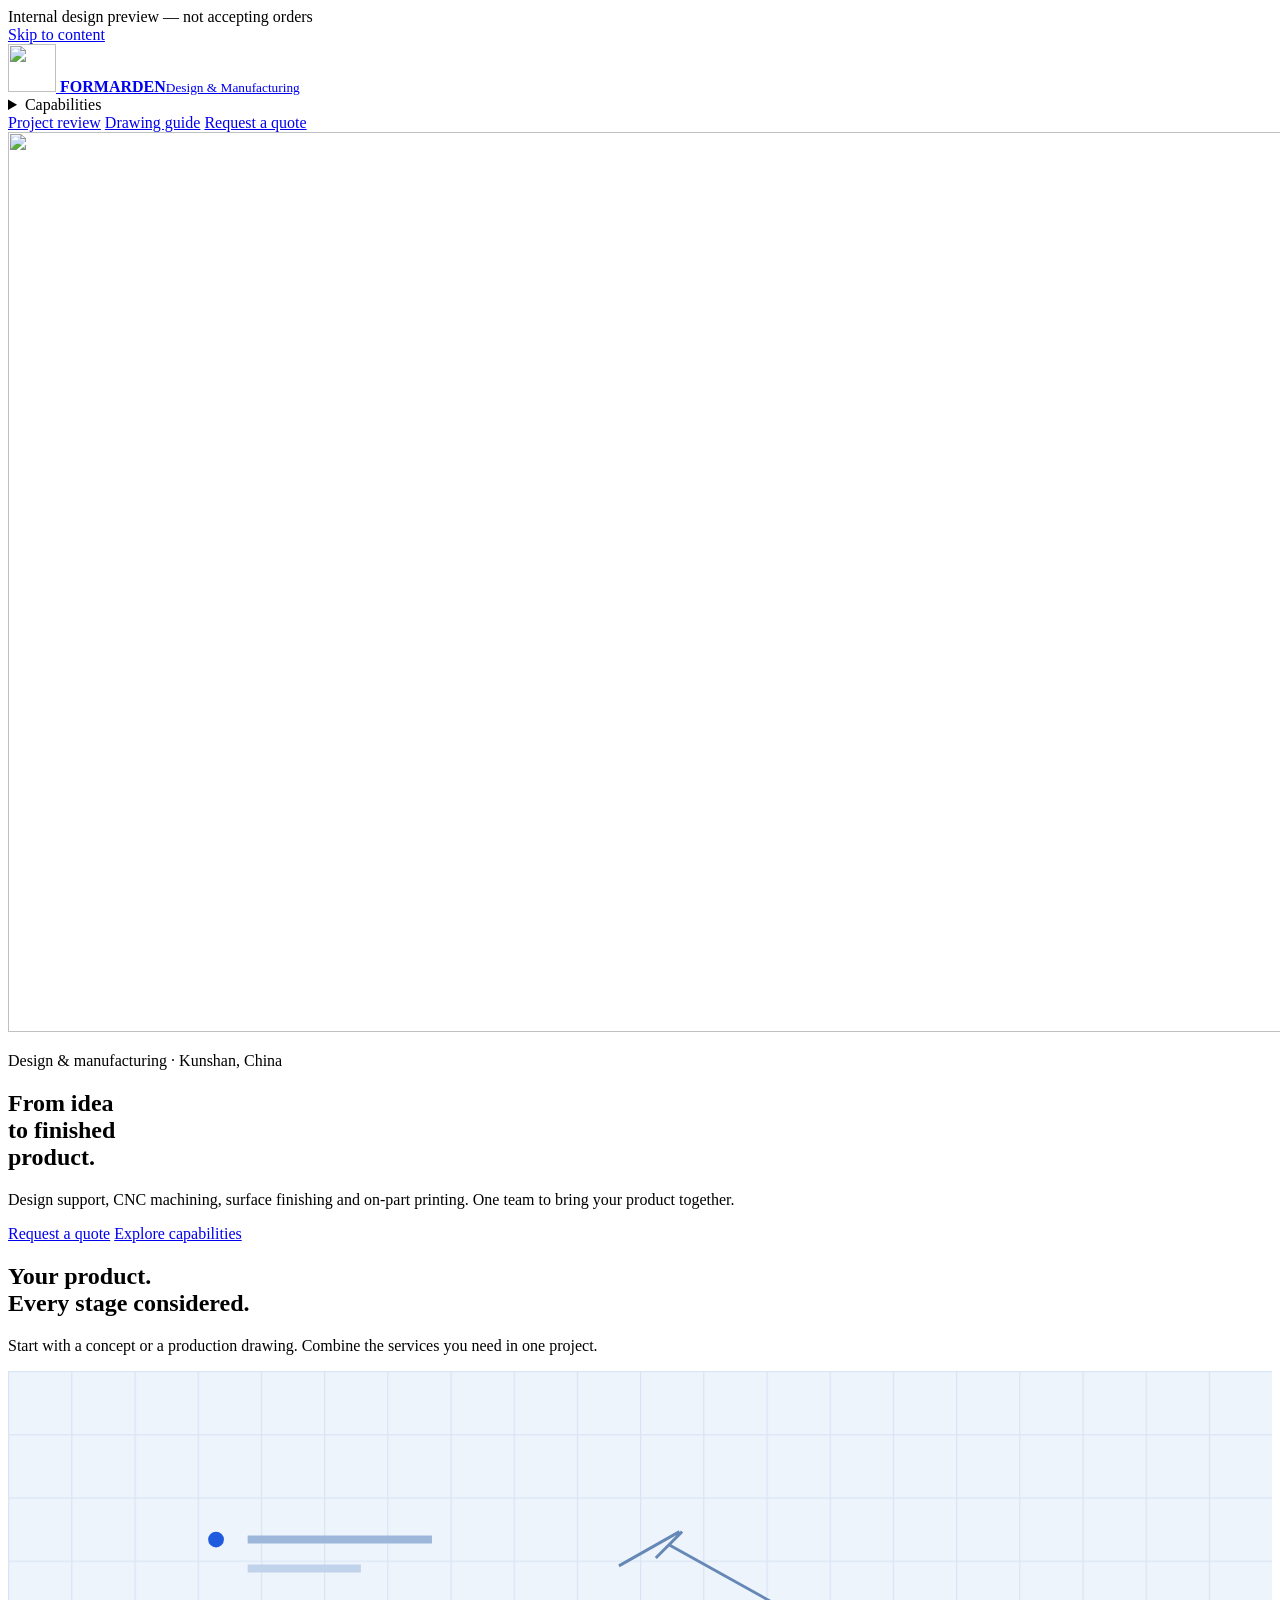
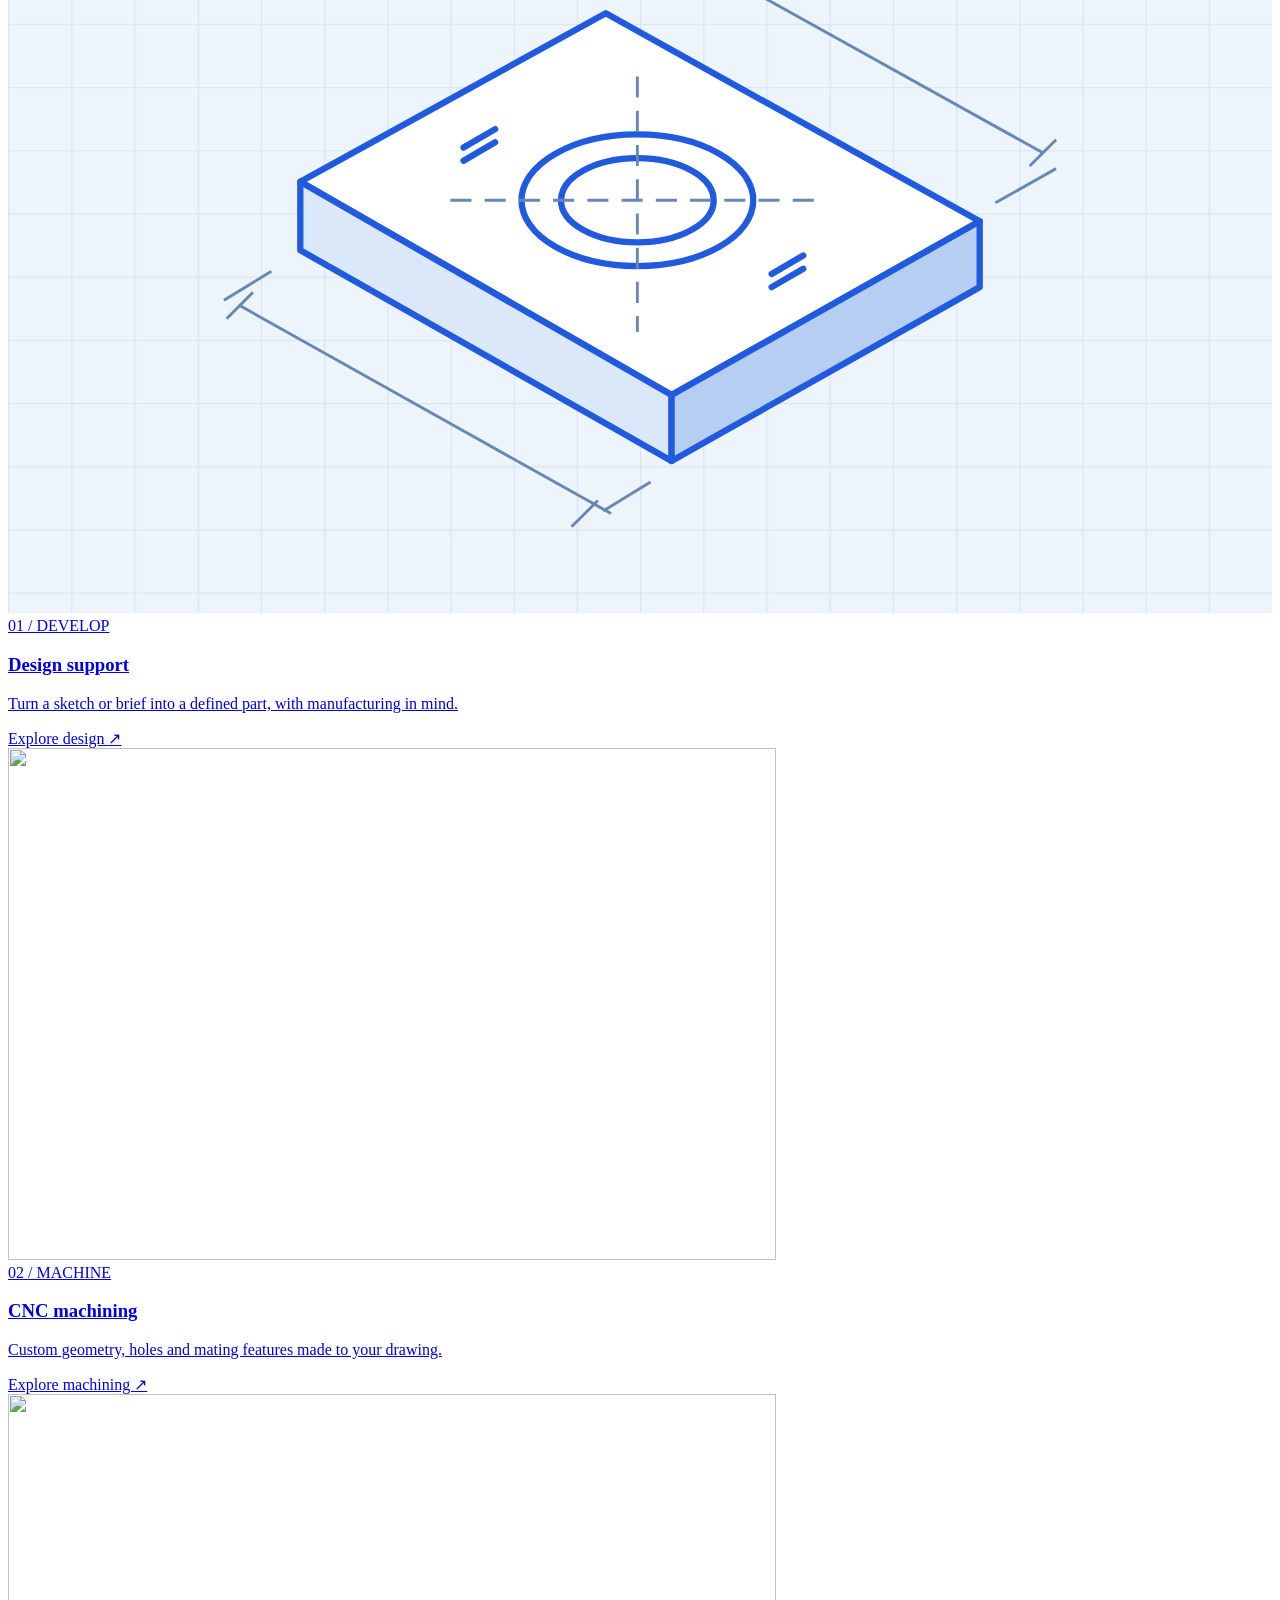
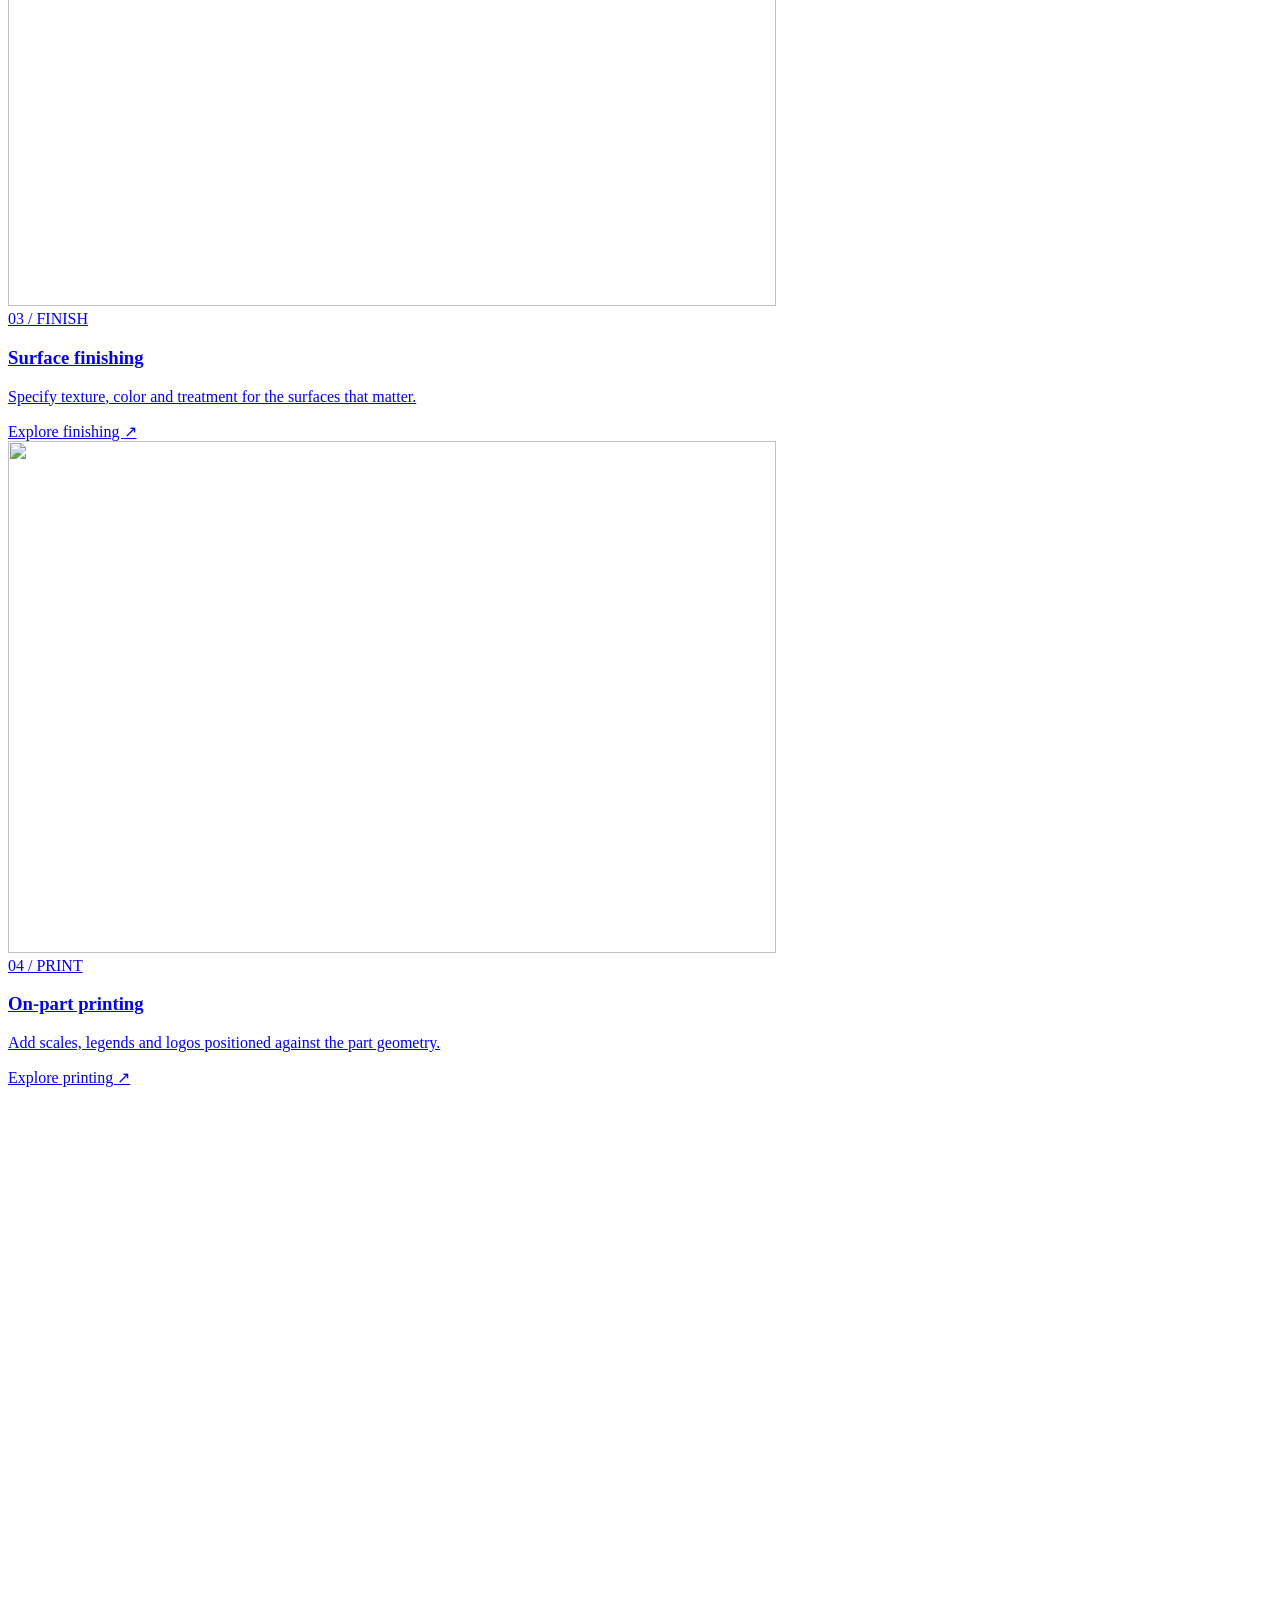
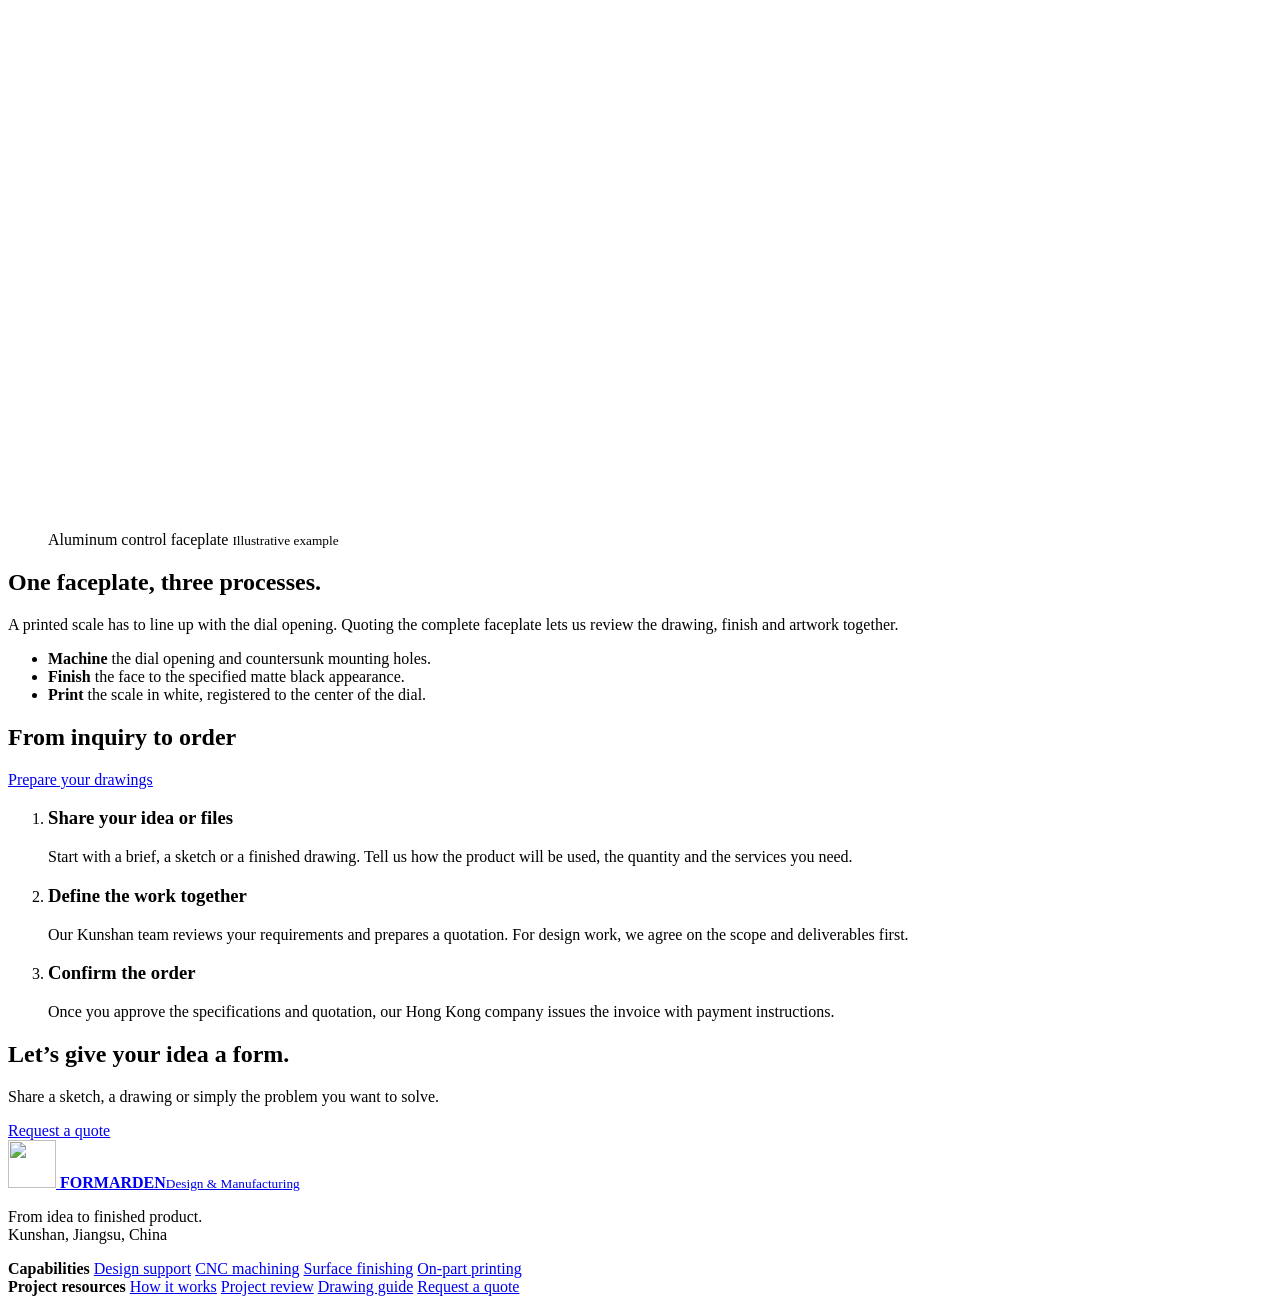
==== index.html @ a79dac68 "Publish FORMARDEN internal design preview without customer data collection" ====
<!doctype html>
<html lang="en">
<head>
  <meta charset="utf-8">
  <meta http-equiv="Content-Security-Policy" content="default-src 'none'; base-uri 'none'; object-src 'none'; connect-src 'none'; form-action 'none'; script-src 'self'; style-src 'self'; font-src 'self'; img-src 'self'">
  <meta name="robots" content="noindex, nofollow">
  <link rel="stylesheet" href="/cnc-manufacturing-preview/preview.css">
  <meta name="viewport" content="width=device-width, initial-scale=1">
  <meta name="description" content="From idea to finished product. FORMARDEN brings design support, CNC machining, surface finishing and on-part printing together in one project.">
  <title>FORMARDEN | Design &amp; Manufacturing</title>
  <link rel="stylesheet" href="/cnc-manufacturing-preview/site.css">
  <link rel="preload" as="image" href="/cnc-manufacturing-preview/assets/machining-hero.webp">
  <script src="/cnc-manufacturing-preview/nav.js" defer></script>
  <link rel="icon" type="image/webp" href="/cnc-manufacturing-preview/assets/formarden-mark.webp">
</head>
<body>
  <aside class="preview-banner" aria-label="Preview status">Internal design preview — not accepting orders</aside>
  <a class="skip-link" href="#main">Skip to content</a>
<header class="site-header">
  <div class="wrap site-header__bar">
    <a class="wordmark" href="/cnc-manufacturing-preview/" aria-label="Formarden home">
      <img class="wordmark__symbol" src="/cnc-manufacturing-preview/assets/formarden-mark.webp" width="48" height="48" alt="">
      <span class="wordmark__type"><strong>FORMARDEN</strong><small>Design &amp; Manufacturing</small></span>
    </a>
    <button id="nav-toggle" class="nav-toggle" type="button" aria-expanded="false" aria-controls="primary-menu" hidden><span>Menu</span><span class="nav-toggle__icon" aria-hidden="true"></span></button>
    <nav id="primary-menu" class="site-nav" aria-label="Primary">
      <details class="cap-menu">
        <summary>Capabilities<span class="chevron" aria-hidden="true"></span></summary>
        <div class="cap-menu__links">
          <a href="/cnc-manufacturing-preview/#capabilities">All capabilities</a>
          <a href="/cnc-manufacturing-preview/capabilities/design/">Design support</a>
          <a href="/cnc-manufacturing-preview/capabilities/machining/">CNC machining</a>
          <a href="/cnc-manufacturing-preview/capabilities/finishing/">Surface finishing</a>
          <a href="/cnc-manufacturing-preview/capabilities/printing/">On-part printing</a>
        </div>
      </details>
      <a href="/cnc-manufacturing-preview/project-review/">Project review</a>
      <a href="/cnc-manufacturing-preview/drawing-guide/">Drawing guide</a>
      <a class="button button--dark nav-quote" href="/cnc-manufacturing-preview/quote/">Request a quote</a>
    </nav>
  </div>
</header>

  <main id="main">
    <section class="home-hero" aria-labelledby="hero-title">
      <img class="home-hero__img" src="/cnc-manufacturing-preview/assets/machining-hero.webp" width="1800" height="900" alt="" fetchpriority="high">
      <div class="wrap">
        <p class="eyebrow">Design &amp; manufacturing · Kunshan, China</p>
        <h1 id="hero-title">From idea<br>to finished<br>product.</h1>
        <p class="home-hero__copy">Design support, CNC machining, surface finishing and on-part printing. One team to bring your product together.</p>
        <div class="hero-actions">
          <a class="button button--light" href="/cnc-manufacturing-preview/quote/">Request a quote</a>
          <a class="hero-secondary" href="#capabilities">Explore capabilities</a>
        </div>
      </div>
    </section>
    <section id="capabilities" class="home-capabilities section" aria-labelledby="capabilities-title">
      <div class="wrap">
        <div class="head-row">
          <h2 class="section-title" id="capabilities-title">Your product.<br>Every stage considered.</h2>
          <p>Start with a concept or a production drawing. Combine the services you need in one project.</p>
        </div>
        <div class="home-cards">
          <a class="home-card" href="/cnc-manufacturing-preview/capabilities/design/" aria-labelledby="card-design">
            <div class="home-card__media home-card__drawing" aria-hidden="true">
              <svg viewBox="0 0 480 320" fill="none" xmlns="http://www.w3.org/2000/svg">
                <defs><pattern id="drawing-grid" width="24" height="24" patternUnits="userSpaceOnUse"><path d="M24 0H0V24" stroke="#d9e5f5" stroke-width="1"/></pattern></defs>
                <path fill="#eef4fc" d="M0 0h480v320H0z"/><path fill="url(#drawing-grid)" d="M0 0h480v320H0z"/>
                <g stroke="#205bdf" stroke-width="2.4" stroke-linejoin="round"><path fill="#fff" d="m111 156 116-64 142 79-117 66z"/><path fill="#dbe8fa" d="M111 156v26l141 80v-25z"/><path fill="#b6cef2" d="M252 237v25l117-66v-25z"/><ellipse cx="239" cy="163" rx="44" ry="25"/><ellipse cx="239" cy="163" rx="29" ry="16"/><path d="m173 143 12-7m-12 12 12-7m105 50 12-7m-12 12 12-7" stroke-linecap="round"/></g>
                <g stroke="#6688b7" stroke-width="1.1"><path d="m100 190-18 11m162 69-18 11M88 203l141 79m-136-84-10 10m141 69-10 10M232 74l23-13m120 103 23-13M251 66l142 79m-147-74 10-10m132 89 10-10"/><path d="M168 163h142M239 116v97" stroke-dasharray="8 5"/></g>
                <circle cx="79" cy="64" r="3" fill="#205bdf"/><path d="M91 64h70" stroke="#9db7da" stroke-width="3"/><path d="M91 75h43" stroke="#c1d3eb" stroke-width="3"/>
              </svg>
            </div>
            <div class="home-card__content">
              <span class="home-card__number">01 / DEVELOP</span>
              <h3 id="card-design">Design support</h3>
              <p>Turn a sketch or brief into a defined part, with manufacturing in mind.</p>
              <span class="home-card__more">Explore design <span aria-hidden="true">↗</span></span>
            </div>
          </a>
          <a class="home-card" href="/cnc-manufacturing-preview/capabilities/machining/" aria-labelledby="card-machining">
            <div class="home-card__media"><img src="/cnc-manufacturing-preview/assets/machining.webp" width="768" height="512" alt="" loading="lazy"></div>
            <div class="home-card__content">
              <span class="home-card__number">02 / MACHINE</span>
              <h3 id="card-machining">CNC machining</h3>
              <p>Custom geometry, holes and mating features made to your drawing.</p>
              <span class="home-card__more">Explore machining <span aria-hidden="true">↗</span></span>
            </div>
          </a>
          <a class="home-card" href="/cnc-manufacturing-preview/capabilities/finishing/" aria-labelledby="card-finishing">
            <div class="home-card__media"><img src="/cnc-manufacturing-preview/assets/finishing.webp" width="768" height="512" alt="" loading="lazy"></div>
            <div class="home-card__content">
              <span class="home-card__number">03 / FINISH</span>
              <h3 id="card-finishing">Surface finishing</h3>
              <p>Specify texture, color and treatment for the surfaces that matter.</p>
              <span class="home-card__more">Explore finishing <span aria-hidden="true">↗</span></span>
            </div>
          </a>
          <a class="home-card" href="/cnc-manufacturing-preview/capabilities/printing/" aria-labelledby="card-printing">
            <div class="home-card__media"><img src="/cnc-manufacturing-preview/assets/printing.webp" width="768" height="512" alt="" loading="lazy"></div>
            <div class="home-card__content">
              <span class="home-card__number">04 / PRINT</span>
              <h3 id="card-printing">On-part printing</h3>
              <p>Add scales, legends and logos positioned against the part geometry.</p>
              <span class="home-card__more">Explore printing <span aria-hidden="true">↗</span></span>
            </div>
          </a>
        </div>
      </div>
    </section>
    <section class="section" aria-labelledby="example-title">
      <div class="wrap story">
        <figure class="story__media">
          <img src="/cnc-manufacturing-preview/assets/faceplate.webp" width="1536" height="1024" loading="lazy" alt="A silver machined faceplate, the same plate in a matte black finish, and the finished plate with a white dial scale.">
          <figcaption>Aluminum control faceplate <small>Illustrative example</small></figcaption>
        </figure>
        <div class="story__copy">
          <h2 class="section-title" id="example-title">One faceplate, three processes.</h2>
          <p>A printed scale has to line up with the dial opening. Quoting the complete faceplate lets us review the drawing, finish and artwork together.</p>
          <ul class="story__stages">
            <li><strong>Machine</strong> the dial opening and countersunk mounting holes.</li>
            <li><strong>Finish</strong> the face to the specified matte black appearance.</li>
            <li><strong>Print</strong> the scale in white, registered to the center of the dial.</li>
          </ul>
        </div>
      </div>
    </section>
    <section id="ordering" class="section home-order" aria-labelledby="ordering-title">
      <div class="wrap">
        <div class="head-row">
          <h2 class="section-title" id="ordering-title">From inquiry to order</h2>
          <a class="text-link" href="/cnc-manufacturing-preview/drawing-guide/">Prepare your drawings</a>
        </div>
        <ol class="order-list" role="list">
          <li><h3>Share your idea or files</h3><p>Start with a brief, a sketch or a finished drawing. Tell us how the product will be used, the quantity and the services you need.</p></li>
          <li><h3>Define the work together</h3><p>Our Kunshan team reviews your requirements and prepares a quotation. For design work, we agree on the scope and deliverables first.</p></li>
          <li><h3>Confirm the order</h3><p>Once you approve the specifications and quotation, our Hong Kong company issues the invoice with payment instructions.</p></li>
        </ol>
      </div>
    </section>
    <section class="home-cta" id="quote" aria-labelledby="cta-title">
      <div class="wrap home-cta__inner">
        <div><h2 id="cta-title">Let’s give your idea a form.</h2><p>Share a sketch, a drawing or simply the problem you want to solve.</p></div>
        <a class="button button--light" href="/cnc-manufacturing-preview/quote/">Request a quote</a>
      </div>
    </section>
  </main>
  <footer class="site-footer">
  <div class="wrap footer__inner">
    <div class="footer__identity">
      <a class="wordmark" href="/cnc-manufacturing-preview/" aria-label="Formarden home">
        <img class="wordmark__symbol" src="/cnc-manufacturing-preview/assets/formarden-mark.webp" width="48" height="48" alt="">
        <span class="wordmark__type"><strong>FORMARDEN</strong><small>Design &amp; Manufacturing</small></span>
      </a>
      <p>From idea to finished product.<br>Kunshan, Jiangsu, China</p>
    </div>
    <nav class="footer__group" aria-label="Manufacturing capabilities">
      <strong>Capabilities</strong>
      <a href="/cnc-manufacturing-preview/capabilities/design/">Design support</a>
      <a href="/cnc-manufacturing-preview/capabilities/machining/">CNC machining</a>
      <a href="/cnc-manufacturing-preview/capabilities/finishing/">Surface finishing</a>
      <a href="/cnc-manufacturing-preview/capabilities/printing/">On-part printing</a>
    </nav>
    <nav class="footer__group" aria-label="Project resources">
      <strong>Project resources</strong>
      <a href="/cnc-manufacturing-preview/#ordering">How it works</a>
      <a href="/cnc-manufacturing-preview/project-review/">Project review</a>
      <a href="/cnc-manufacturing-preview/drawing-guide/">Drawing guide</a>
      <a href="/cnc-manufacturing-preview/quote/">Request a quote</a>
    </nav>
  </div>
</footer>

</body>
</html>
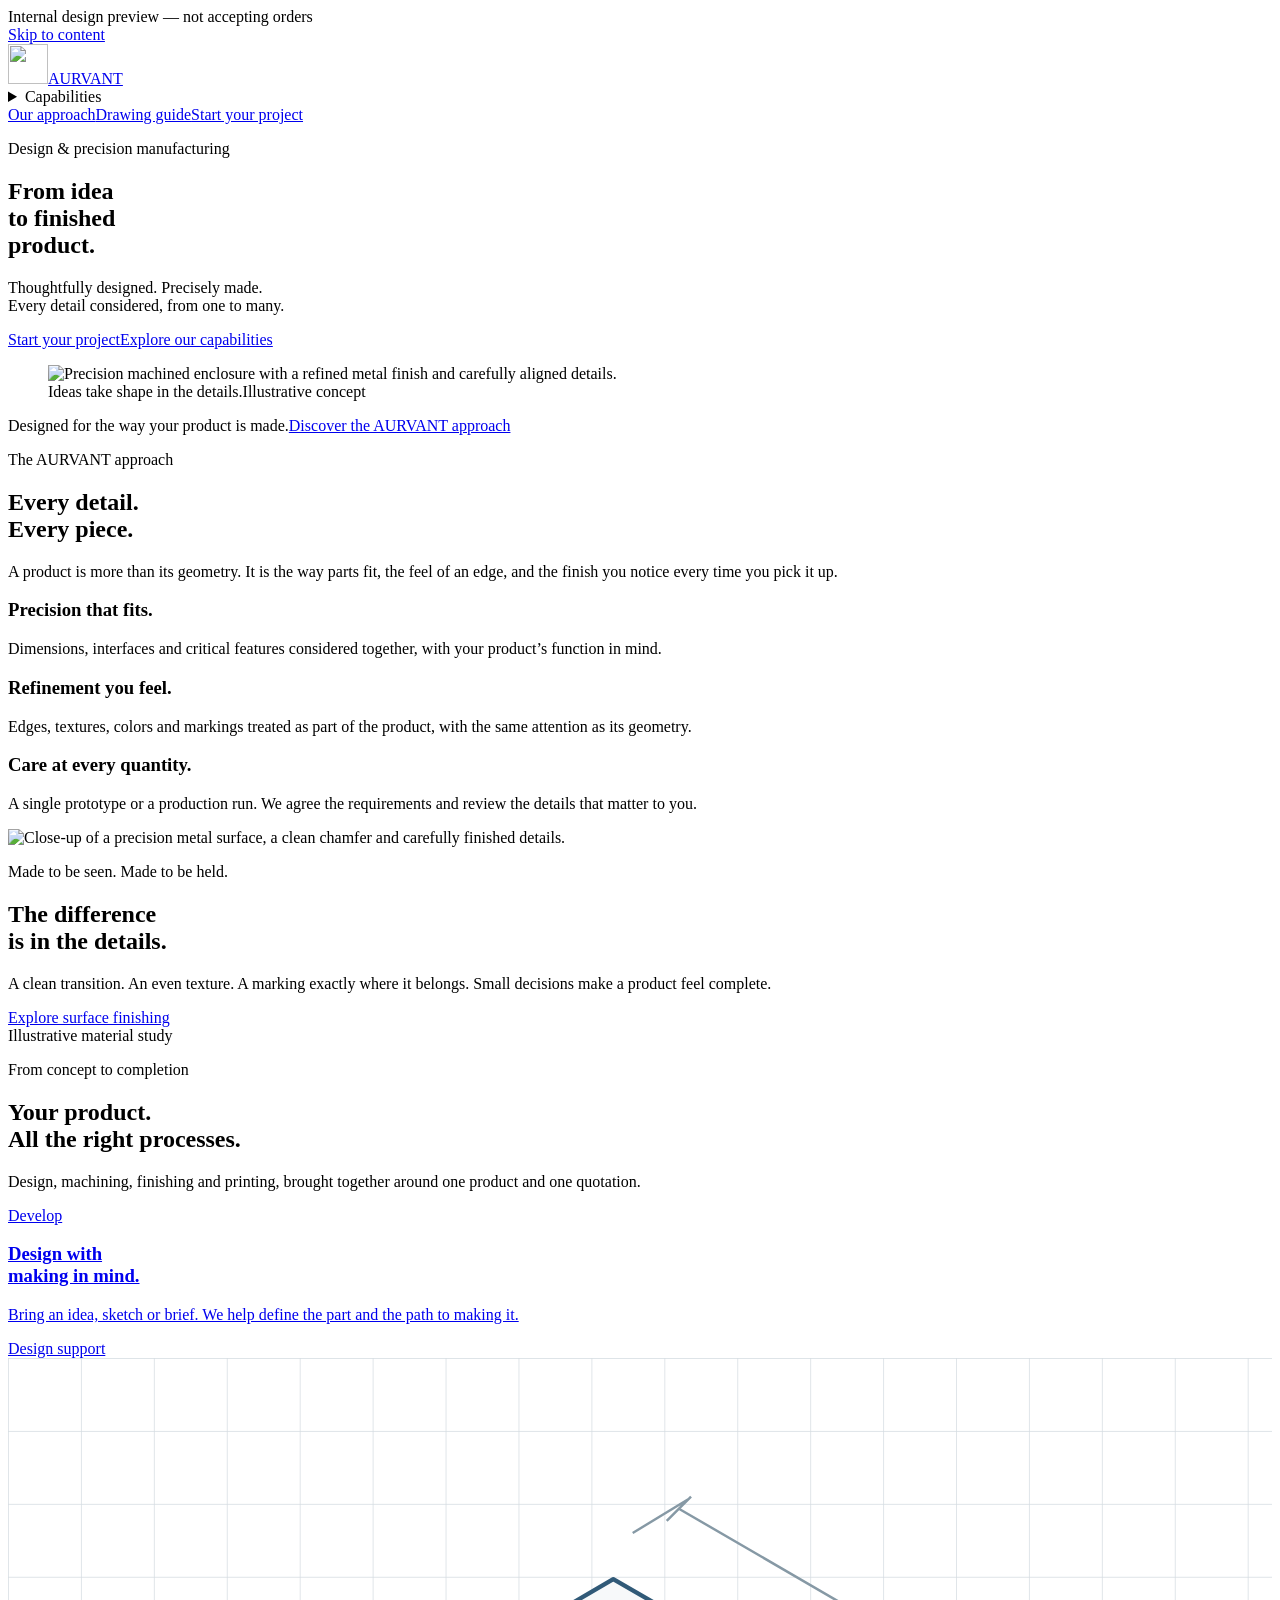
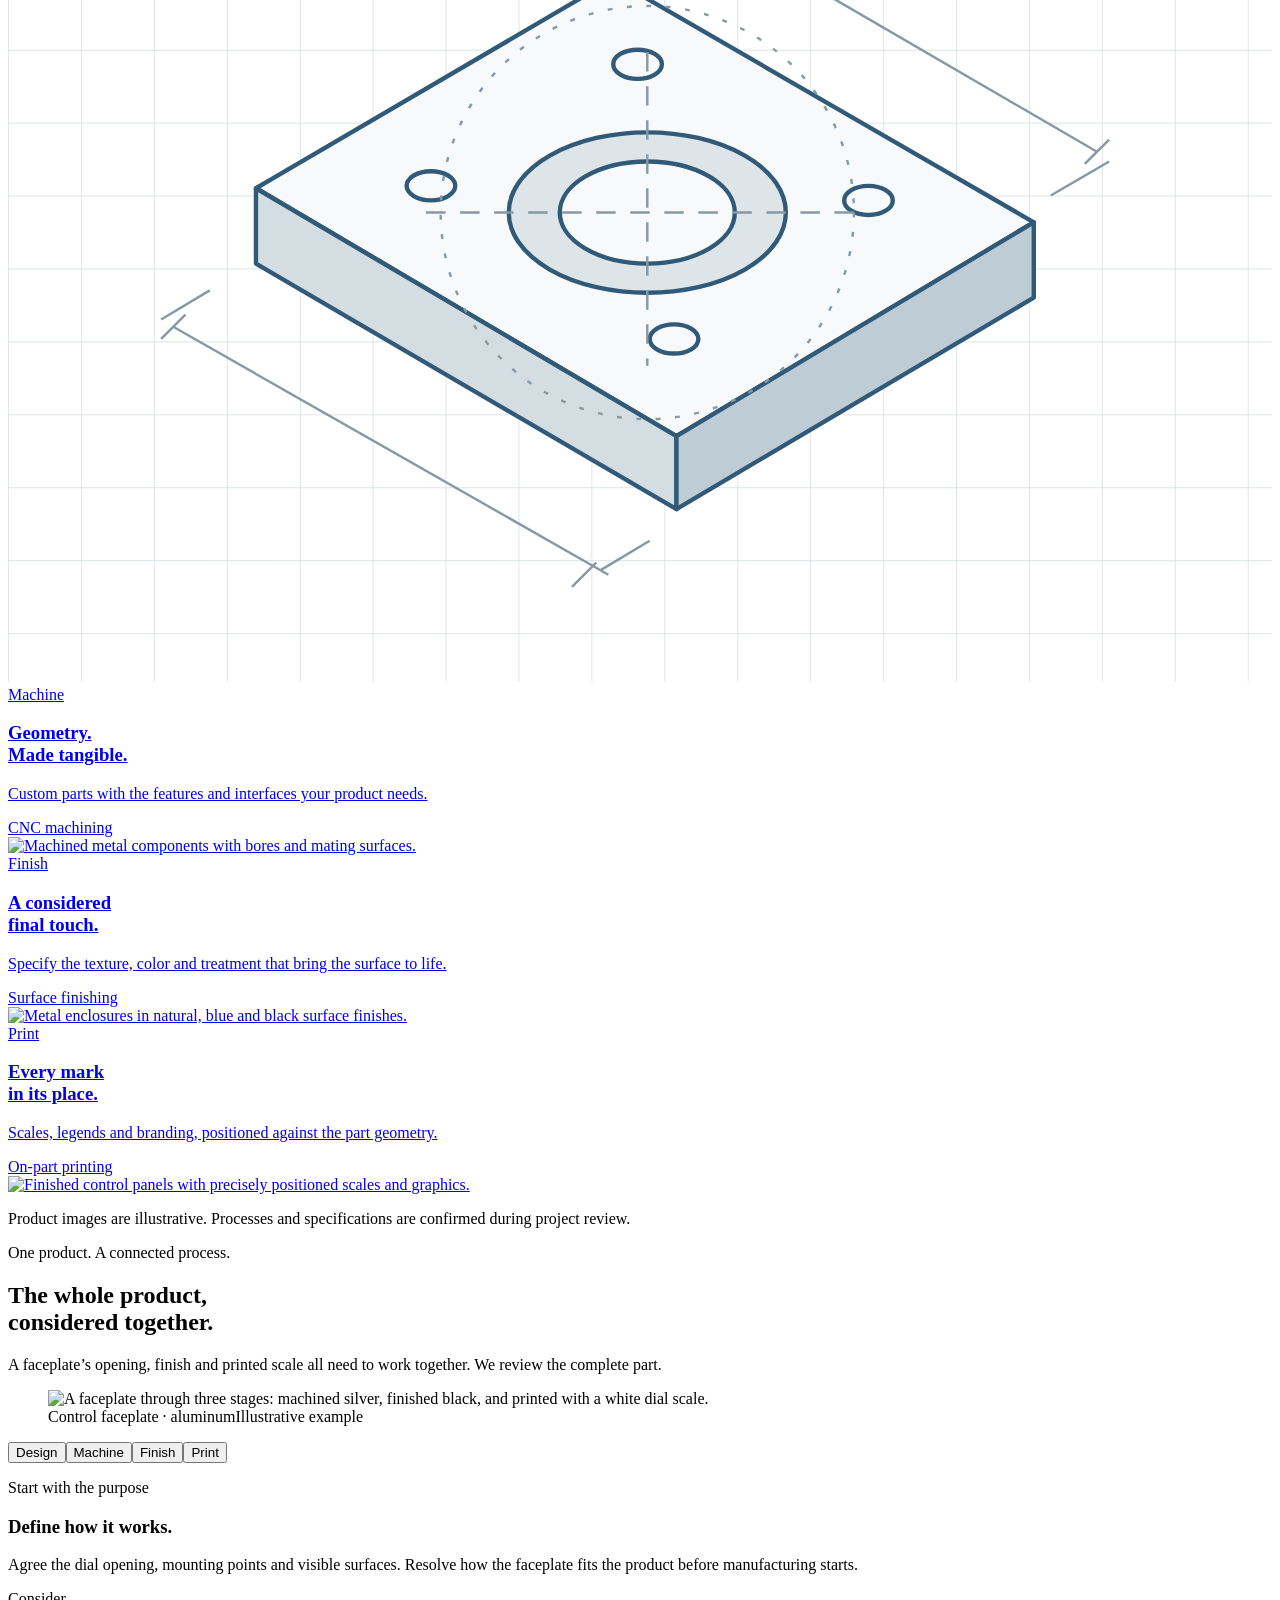
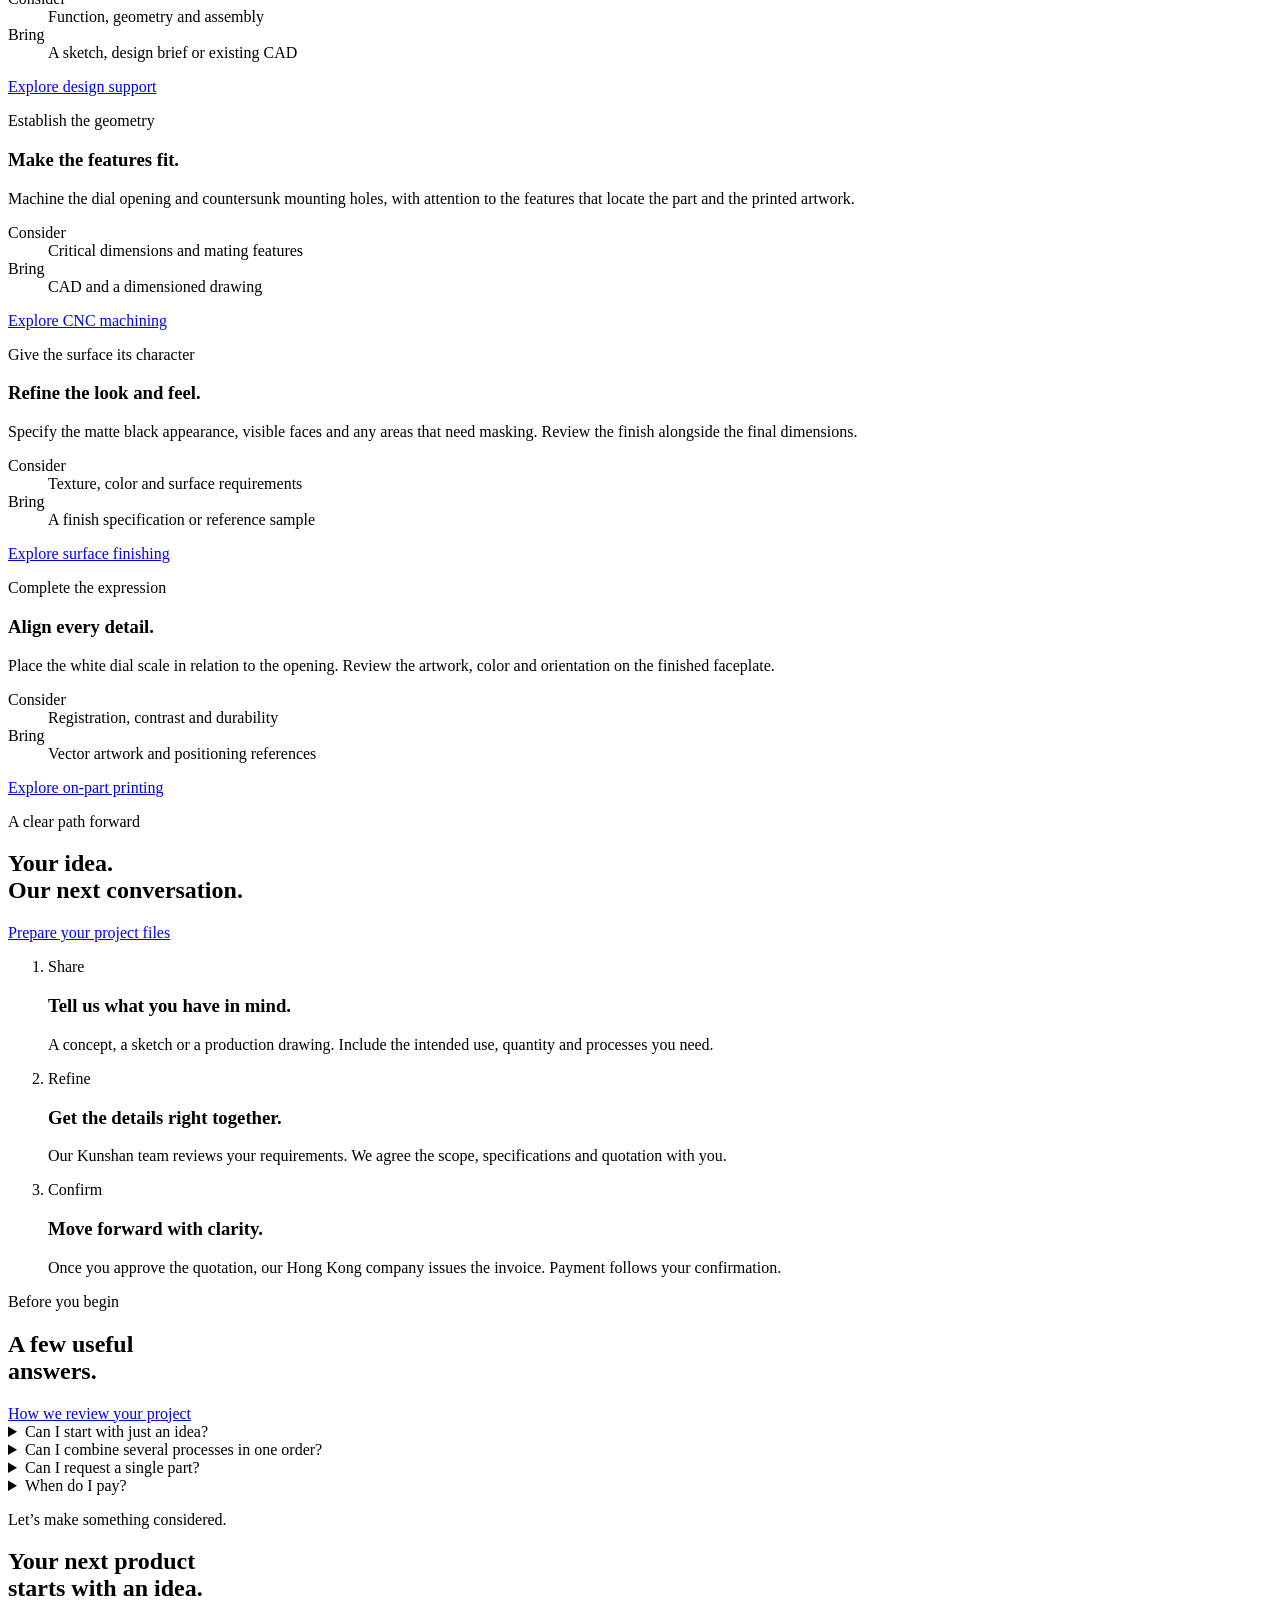
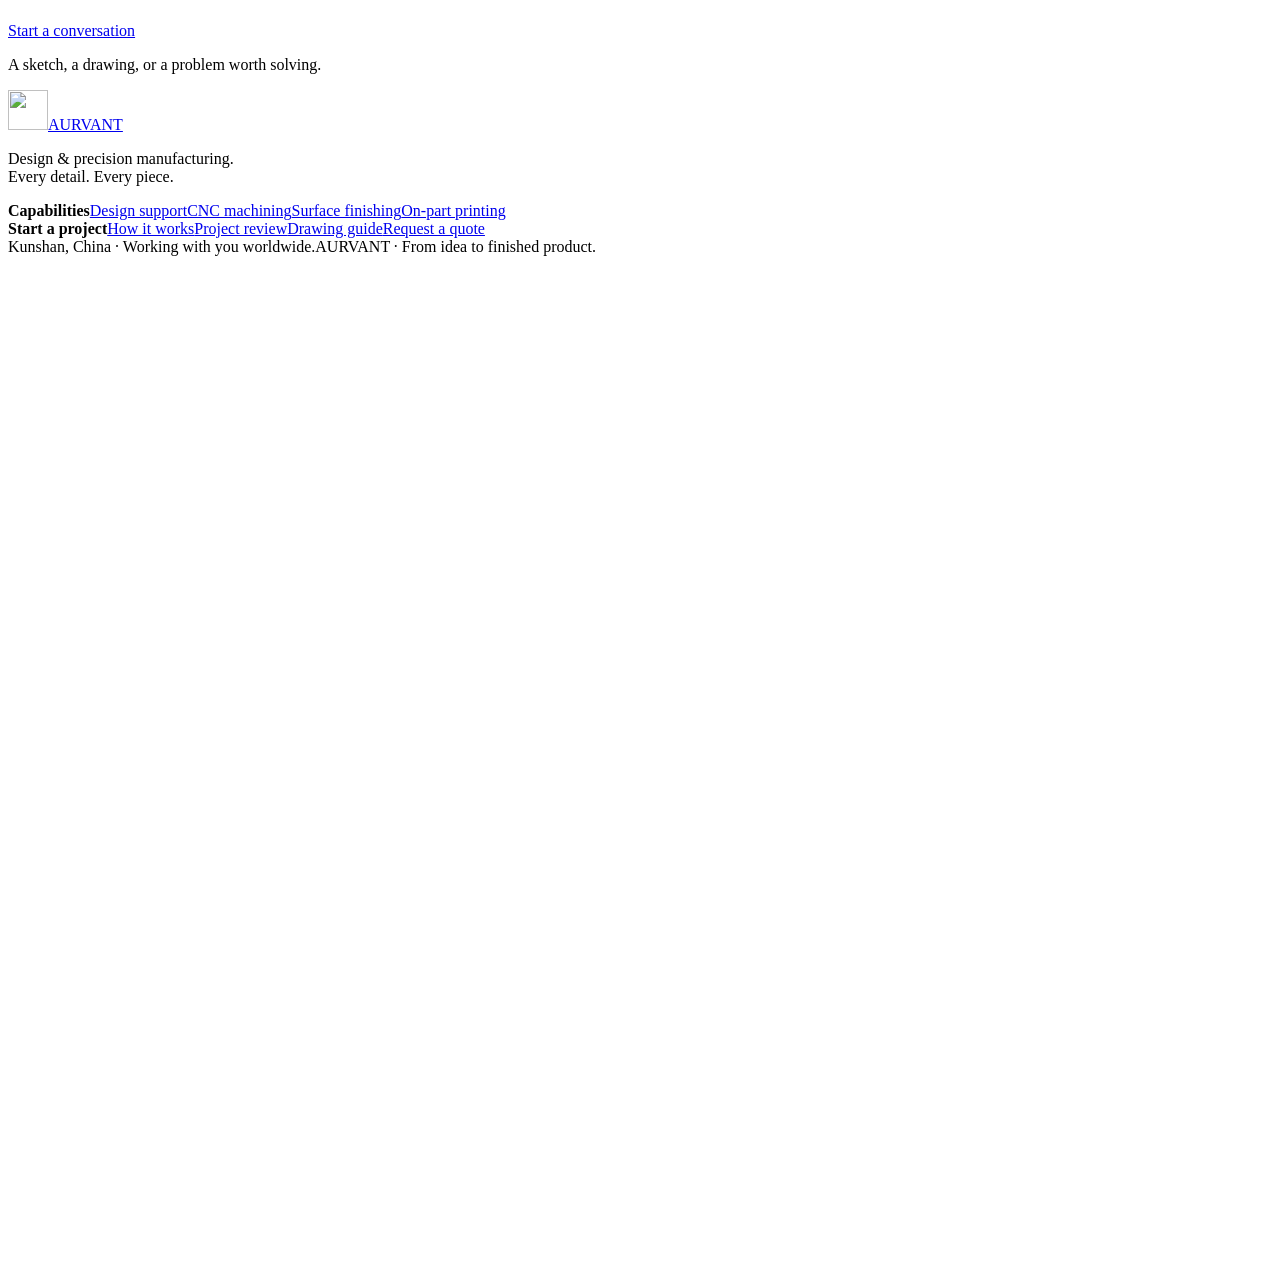
==== commit c2c343e0: "Publish AURVANT identity and refined interactive review" ====
--- a/index.html
+++ b/index.html
@@ -6,170 +6,76 @@
   <meta name="robots" content="noindex, nofollow">
   <link rel="stylesheet" href="/cnc-manufacturing-preview/preview.css">
   <meta name="viewport" content="width=device-width, initial-scale=1">
-  <meta name="description" content="From idea to finished product. FORMARDEN brings design support, CNC machining, surface finishing and on-part printing together in one project.">
-  <title>FORMARDEN | Design &amp; Manufacturing</title>
+  <meta name="description" content="Considered design. Precision manufacturing. Refined finishes. AURVANT brings your product together, from a single prototype to production.">
+  <title>AURVANT | Design &amp; Precision Manufacturing</title>
   <link rel="stylesheet" href="/cnc-manufacturing-preview/site.css">
-  <link rel="preload" as="image" href="/cnc-manufacturing-preview/assets/machining-hero.webp">
+  <link rel="preload" as="image" href="/cnc-manufacturing-preview/assets/aurvant-hero.webp">
   <script src="/cnc-manufacturing-preview/nav.js" defer></script>
-  <link rel="icon" type="image/webp" href="/cnc-manufacturing-preview/assets/formarden-mark.webp">
+  <link rel="icon" type="image/webp" href="/cnc-manufacturing-preview/assets/aurvant-mark.webp">
 </head>
-<body>
+<body class="home-page">
   <aside class="preview-banner" aria-label="Preview status">Internal design preview — not accepting orders</aside>
   <a class="skip-link" href="#main">Skip to content</a>
 <header class="site-header">
   <div class="wrap site-header__bar">
-    <a class="wordmark" href="/cnc-manufacturing-preview/" aria-label="Formarden home">
-      <img class="wordmark__symbol" src="/cnc-manufacturing-preview/assets/formarden-mark.webp" width="48" height="48" alt="">
-      <span class="wordmark__type"><strong>FORMARDEN</strong><small>Design &amp; Manufacturing</small></span>
-    </a>
+    <a class="wordmark" href="/cnc-manufacturing-preview/" aria-label="AURVANT home"><img class="wordmark__symbol" src="/cnc-manufacturing-preview/assets/aurvant-mark.webp" width="40" height="40" alt=""><span class="wordmark__type">AURVANT</span></a>
     <button id="nav-toggle" class="nav-toggle" type="button" aria-expanded="false" aria-controls="primary-menu" hidden><span>Menu</span><span class="nav-toggle__icon" aria-hidden="true"></span></button>
     <nav id="primary-menu" class="site-nav" aria-label="Primary">
-      <details class="cap-menu">
-        <summary>Capabilities<span class="chevron" aria-hidden="true"></span></summary>
-        <div class="cap-menu__links">
-          <a href="/cnc-manufacturing-preview/#capabilities">All capabilities</a>
-          <a href="/cnc-manufacturing-preview/capabilities/design/">Design support</a>
-          <a href="/cnc-manufacturing-preview/capabilities/machining/">CNC machining</a>
-          <a href="/cnc-manufacturing-preview/capabilities/finishing/">Surface finishing</a>
-          <a href="/cnc-manufacturing-preview/capabilities/printing/">On-part printing</a>
-        </div>
-      </details>
-      <a href="/cnc-manufacturing-preview/project-review/">Project review</a>
-      <a href="/cnc-manufacturing-preview/drawing-guide/">Drawing guide</a>
-      <a class="button button--dark nav-quote" href="/cnc-manufacturing-preview/quote/">Request a quote</a>
+      <details class="cap-menu"><summary>Capabilities<span class="chevron" aria-hidden="true"></span></summary><div class="cap-menu__links"><a href="/cnc-manufacturing-preview/#capabilities">All capabilities</a><a href="/cnc-manufacturing-preview/capabilities/design/">Design support</a><a href="/cnc-manufacturing-preview/capabilities/machining/">CNC machining</a><a href="/cnc-manufacturing-preview/capabilities/finishing/">Surface finishing</a><a href="/cnc-manufacturing-preview/capabilities/printing/">On-part printing</a></div></details>
+      <a href="/cnc-manufacturing-preview/project-review/">Our approach</a><a href="/cnc-manufacturing-preview/drawing-guide/">Drawing guide</a><a class="button nav-quote" href="/cnc-manufacturing-preview/quote/">Start your project</a>
     </nav>
   </div>
 </header>
 
   <main id="main">
     <section class="home-hero" aria-labelledby="hero-title">
-      <img class="home-hero__img" src="/cnc-manufacturing-preview/assets/machining-hero.webp" width="1800" height="900" alt="" fetchpriority="high">
-      <div class="wrap">
-        <p class="eyebrow">Design &amp; manufacturing · Kunshan, China</p>
-        <h1 id="hero-title">From idea<br>to finished<br>product.</h1>
-        <p class="home-hero__copy">Design support, CNC machining, surface finishing and on-part printing. One team to bring your product together.</p>
-        <div class="hero-actions">
-          <a class="button button--light" href="/cnc-manufacturing-preview/quote/">Request a quote</a>
-          <a class="hero-secondary" href="#capabilities">Explore capabilities</a>
+      <div class="wrap hero-grid">
+        <div class="hero-copy">
+          <p class="eyebrow">Design &amp; precision manufacturing</p>
+          <h1 id="hero-title">From idea<br>to finished<br><span>product.</span></h1>
+          <p class="home-hero__copy">Thoughtfully designed. Precisely made.<br>Every detail considered, from one to many.</p>
+          <div class="hero-actions"><a class="button" href="/cnc-manufacturing-preview/quote/">Start your project</a><a class="hero-secondary" href="#capabilities">Explore our capabilities</a></div>
         </div>
+        <figure class="hero-product"><div class="hero-product__image"><img src="/cnc-manufacturing-preview/assets/aurvant-hero.webp" width="1536" height="1024" alt="Precision machined enclosure with a refined metal finish and carefully aligned details." fetchpriority="high"></div><figcaption><span>Ideas take shape in the details.</span><span>Illustrative concept</span></figcaption></figure>
+      </div>
+      <div class="wrap hero-footnote"><span>Designed for the way your product is made.</span><a href="#approach">Discover the AURVANT approach</a></div>
+    </section>
+    <section id="approach" class="section principles" aria-labelledby="principles-title">
+      <div class="wrap"><div class="principles-heading" data-reveal><p class="eyebrow">The AURVANT approach</p><h2 class="section-title" id="principles-title">Every detail.<br><span>Every piece.</span></h2><p>A product is more than its geometry. It is the way parts fit, the feel of an edge, and the finish you notice every time you pick it up.</p></div>
+        <div class="principle-grid"><article data-reveal><span class="principle-symbol symbol-precision" aria-hidden="true"></span><h3>Precision that fits.</h3><p>Dimensions, interfaces and critical features considered together, with your product’s function in mind.</p></article><article data-reveal><span class="principle-symbol symbol-refinement" aria-hidden="true"></span><h3>Refinement you feel.</h3><p>Edges, textures, colors and markings treated as part of the product, with the same attention as its geometry.</p></article><article data-reveal><span class="principle-symbol symbol-consistency" aria-hidden="true"></span><h3>Care at every quantity.</h3><p>A single prototype or a production run. We agree the requirements and review the details that matter to you.</p></article></div>
       </div>
     </section>
-    <section id="capabilities" class="home-capabilities section" aria-labelledby="capabilities-title">
-      <div class="wrap">
-        <div class="head-row">
-          <h2 class="section-title" id="capabilities-title">Your product.<br>Every stage considered.</h2>
-          <p>Start with a concept or a production drawing. Combine the services you need in one project.</p>
-        </div>
-        <div class="home-cards">
-          <a class="home-card" href="/cnc-manufacturing-preview/capabilities/design/" aria-labelledby="card-design">
-            <div class="home-card__media home-card__drawing" aria-hidden="true">
-              <svg viewBox="0 0 480 320" fill="none" xmlns="http://www.w3.org/2000/svg">
-                <defs><pattern id="drawing-grid" width="24" height="24" patternUnits="userSpaceOnUse"><path d="M24 0H0V24" stroke="#d9e5f5" stroke-width="1"/></pattern></defs>
-                <path fill="#eef4fc" d="M0 0h480v320H0z"/><path fill="url(#drawing-grid)" d="M0 0h480v320H0z"/>
-                <g stroke="#205bdf" stroke-width="2.4" stroke-linejoin="round"><path fill="#fff" d="m111 156 116-64 142 79-117 66z"/><path fill="#dbe8fa" d="M111 156v26l141 80v-25z"/><path fill="#b6cef2" d="M252 237v25l117-66v-25z"/><ellipse cx="239" cy="163" rx="44" ry="25"/><ellipse cx="239" cy="163" rx="29" ry="16"/><path d="m173 143 12-7m-12 12 12-7m105 50 12-7m-12 12 12-7" stroke-linecap="round"/></g>
-                <g stroke="#6688b7" stroke-width="1.1"><path d="m100 190-18 11m162 69-18 11M88 203l141 79m-136-84-10 10m141 69-10 10M232 74l23-13m120 103 23-13M251 66l142 79m-147-74 10-10m132 89 10-10"/><path d="M168 163h142M239 116v97" stroke-dasharray="8 5"/></g>
-                <circle cx="79" cy="64" r="3" fill="#205bdf"/><path d="M91 64h70" stroke="#9db7da" stroke-width="3"/><path d="M91 75h43" stroke="#c1d3eb" stroke-width="3"/>
-              </svg>
-            </div>
-            <div class="home-card__content">
-              <span class="home-card__number">01 / DEVELOP</span>
-              <h3 id="card-design">Design support</h3>
-              <p>Turn a sketch or brief into a defined part, with manufacturing in mind.</p>
-              <span class="home-card__more">Explore design <span aria-hidden="true">↗</span></span>
-            </div>
-          </a>
-          <a class="home-card" href="/cnc-manufacturing-preview/capabilities/machining/" aria-labelledby="card-machining">
-            <div class="home-card__media"><img src="/cnc-manufacturing-preview/assets/machining.webp" width="768" height="512" alt="" loading="lazy"></div>
-            <div class="home-card__content">
-              <span class="home-card__number">02 / MACHINE</span>
-              <h3 id="card-machining">CNC machining</h3>
-              <p>Custom geometry, holes and mating features made to your drawing.</p>
-              <span class="home-card__more">Explore machining <span aria-hidden="true">↗</span></span>
-            </div>
-          </a>
-          <a class="home-card" href="/cnc-manufacturing-preview/capabilities/finishing/" aria-labelledby="card-finishing">
-            <div class="home-card__media"><img src="/cnc-manufacturing-preview/assets/finishing.webp" width="768" height="512" alt="" loading="lazy"></div>
-            <div class="home-card__content">
-              <span class="home-card__number">03 / FINISH</span>
-              <h3 id="card-finishing">Surface finishing</h3>
-              <p>Specify texture, color and treatment for the surfaces that matter.</p>
-              <span class="home-card__more">Explore finishing <span aria-hidden="true">↗</span></span>
-            </div>
-          </a>
-          <a class="home-card" href="/cnc-manufacturing-preview/capabilities/printing/" aria-labelledby="card-printing">
-            <div class="home-card__media"><img src="/cnc-manufacturing-preview/assets/printing.webp" width="768" height="512" alt="" loading="lazy"></div>
-            <div class="home-card__content">
-              <span class="home-card__number">04 / PRINT</span>
-              <h3 id="card-printing">On-part printing</h3>
-              <p>Add scales, legends and logos positioned against the part geometry.</p>
-              <span class="home-card__more">Explore printing <span aria-hidden="true">↗</span></span>
-            </div>
-          </a>
-        </div>
+    <section class="detail-story" aria-labelledby="detail-title">
+      <img class="detail-story__image" src="/cnc-manufacturing-preview/assets/aurvant-detail.webp" width="1536" height="1024" alt="Close-up of a precision metal surface, a clean chamfer and carefully finished details." loading="lazy">
+      <div class="wrap detail-story__inner"><div data-reveal><p class="eyebrow">Made to be seen. Made to be held.</p><h2 id="detail-title">The difference<br>is in the details.</h2><p>A clean transition. An even texture. A marking exactly where it belongs. Small decisions make a product feel complete.</p><a class="text-link" href="/cnc-manufacturing-preview/capabilities/finishing/">Explore surface finishing</a></div><span class="image-note">Illustrative material study</span></div>
+    </section>
+    <section id="capabilities" class="section home-capabilities" aria-labelledby="capabilities-title">
+      <div class="wrap"><div class="head-row" data-reveal><div><p class="eyebrow">From concept to completion</p><h2 class="section-title" id="capabilities-title">Your product.<br>All the right processes.</h2></div><p>Design, machining, finishing and printing, brought together around one product and one quotation.</p></div>
+        <div class="capability-grid">
+          <a class="capability-card capability-card--design" href="/cnc-manufacturing-preview/capabilities/design/" data-reveal><div class="capability-card__copy"><span class="capability-label">Develop</span><h3>Design with<br>making in mind.</h3><p>Bring an idea, sketch or brief. We help define the part and the path to making it.</p><span class="capability-link">Design support</span></div><div class="design-study" aria-hidden="true"><svg viewBox="0 0 520 380" fill="none" xmlns="http://www.w3.org/2000/svg"><defs><pattern id="design-grid" width="30" height="30" patternUnits="userSpaceOnUse"><path d="M30 0H0V30" stroke="#d4dce1" stroke-width=".6"/></pattern></defs><path fill="url(#design-grid)" d="M0 0h520v380H0z"/><g stroke="#315a78" stroke-width="1.8" stroke-linejoin="round"><path fill="#f7f9fa" d="m102 177 147-86 173 100-147 88z"/><path fill="#d4dde2" d="M102 177v31l173 101v-30z"/><path fill="#bdccd5" d="M275 279v30l147-87v-31z"/><ellipse cx="263" cy="187" rx="57" ry="33" fill="#dde5e9"/><ellipse cx="263" cy="187" rx="36" ry="21" fill="#f7f9fa"/><ellipse cx="174" cy="176" rx="10" ry="6"/><ellipse cx="259" cy="126" rx="10" ry="6"/><ellipse cx="354" cy="182" rx="10" ry="6"/><ellipse cx="274" cy="239" rx="10" ry="6"/></g><g stroke="#8699a5" stroke-width="1"><path d="M83 219l-20 12m201 91-20 12M68 234l179 102m-174-107-10 10m179 92-10 10M257 72l23-14m149 122 24-14M276 62l172 100m-177-95 10-10m162 110 10-10"/><path d="M172 187h182M263 121v129" stroke-dasharray="8 6"/><circle cx="263" cy="187" r="85" stroke-dasharray="2 6"/></g></svg></div></a>
+          <a class="capability-card capability-card--machine" href="/cnc-manufacturing-preview/capabilities/machining/" data-reveal><div class="capability-card__copy"><span class="capability-label">Machine</span><h3>Geometry.<br>Made tangible.</h3><p>Custom parts with the features and interfaces your product needs.</p><span class="capability-link">CNC machining</span></div><img src="/cnc-manufacturing-preview/assets/machining.webp" width="768" height="512" loading="lazy" alt="Machined metal components with bores and mating surfaces."></a>
+          <a class="capability-card capability-card--finish" href="/cnc-manufacturing-preview/capabilities/finishing/" data-reveal><div class="capability-card__copy"><span class="capability-label">Finish</span><h3>A considered<br>final touch.</h3><p>Specify the texture, color and treatment that bring the surface to life.</p><span class="capability-link">Surface finishing</span></div><img src="/cnc-manufacturing-preview/assets/finishing.webp" width="768" height="512" loading="lazy" alt="Metal enclosures in natural, blue and black surface finishes."></a>
+          <a class="capability-card capability-card--print" href="/cnc-manufacturing-preview/capabilities/printing/" data-reveal><div class="capability-card__copy"><span class="capability-label">Print</span><h3>Every mark<br>in its place.</h3><p>Scales, legends and branding, positioned against the part geometry.</p><span class="capability-link">On-part printing</span></div><img src="/cnc-manufacturing-preview/assets/printing.webp" width="768" height="512" loading="lazy" alt="Finished control panels with precisely positioned scales and graphics."></a>
+        </div><p class="section-note">Product images are illustrative. Processes and specifications are confirmed during project review.</p>
       </div>
     </section>
-    <section class="section" aria-labelledby="example-title">
-      <div class="wrap story">
-        <figure class="story__media">
-          <img src="/cnc-manufacturing-preview/assets/faceplate.webp" width="1536" height="1024" loading="lazy" alt="A silver machined faceplate, the same plate in a matte black finish, and the finished plate with a white dial scale.">
-          <figcaption>Aluminum control faceplate <small>Illustrative example</small></figcaption>
-        </figure>
-        <div class="story__copy">
-          <h2 class="section-title" id="example-title">One faceplate, three processes.</h2>
-          <p>A printed scale has to line up with the dial opening. Quoting the complete faceplate lets us review the drawing, finish and artwork together.</p>
-          <ul class="story__stages">
-            <li><strong>Machine</strong> the dial opening and countersunk mounting holes.</li>
-            <li><strong>Finish</strong> the face to the specified matte black appearance.</li>
-            <li><strong>Print</strong> the scale in white, registered to the center of the dial.</li>
-          </ul>
+    <section class="section process-story" aria-labelledby="process-title"><div class="wrap"><div class="head-row" data-reveal><div><p class="eyebrow">One product. A connected process.</p><h2 class="section-title" id="process-title">The whole product,<br>considered together.</h2></div><p>A faceplate’s opening, finish and printed scale all need to work together. We review the complete part.</p></div>
+      <div class="process-layout" data-reveal><figure class="process-visual"><img src="/cnc-manufacturing-preview/assets/faceplate.webp" width="1536" height="1024" loading="lazy" alt="A faceplate through three stages: machined silver, finished black, and printed with a white dial scale."><figcaption><span>Control faceplate · aluminum</span><span>Illustrative example</span></figcaption></figure>
+        <div class="process-details" data-process-tabs><div class="process-switcher" aria-label="Product stages"><button type="button" data-stage="design">Design</button><button type="button" data-stage="machine">Machine</button><button type="button" data-stage="finish">Finish</button><button type="button" data-stage="print">Print</button></div>
+          <div class="process-panel" id="stage-design"><p class="eyebrow">Start with the purpose</p><h3>Define how it works.</h3><p>Agree the dial opening, mounting points and visible surfaces. Resolve how the faceplate fits the product before manufacturing starts.</p><dl><div><dt>Consider</dt><dd>Function, geometry and assembly</dd></div><div><dt>Bring</dt><dd>A sketch, design brief or existing CAD</dd></div></dl><a class="text-link" href="/cnc-manufacturing-preview/capabilities/design/">Explore design support</a></div>
+          <div class="process-panel" id="stage-machine"><p class="eyebrow">Establish the geometry</p><h3>Make the features fit.</h3><p>Machine the dial opening and countersunk mounting holes, with attention to the features that locate the part and the printed artwork.</p><dl><div><dt>Consider</dt><dd>Critical dimensions and mating features</dd></div><div><dt>Bring</dt><dd>CAD and a dimensioned drawing</dd></div></dl><a class="text-link" href="/cnc-manufacturing-preview/capabilities/machining/">Explore CNC machining</a></div>
+          <div class="process-panel" id="stage-finish"><p class="eyebrow">Give the surface its character</p><h3>Refine the look and feel.</h3><p>Specify the matte black appearance, visible faces and any areas that need masking. Review the finish alongside the final dimensions.</p><dl><div><dt>Consider</dt><dd>Texture, color and surface requirements</dd></div><div><dt>Bring</dt><dd>A finish specification or reference sample</dd></div></dl><a class="text-link" href="/cnc-manufacturing-preview/capabilities/finishing/">Explore surface finishing</a></div>
+          <div class="process-panel" id="stage-print"><p class="eyebrow">Complete the expression</p><h3>Align every detail.</h3><p>Place the white dial scale in relation to the opening. Review the artwork, color and orientation on the finished faceplate.</p><dl><div><dt>Consider</dt><dd>Registration, contrast and durability</dd></div><div><dt>Bring</dt><dd>Vector artwork and positioning references</dd></div></dl><a class="text-link" href="/cnc-manufacturing-preview/capabilities/printing/">Explore on-part printing</a></div>
         </div>
-      </div>
-    </section>
-    <section id="ordering" class="section home-order" aria-labelledby="ordering-title">
-      <div class="wrap">
-        <div class="head-row">
-          <h2 class="section-title" id="ordering-title">From inquiry to order</h2>
-          <a class="text-link" href="/cnc-manufacturing-preview/drawing-guide/">Prepare your drawings</a>
-        </div>
-        <ol class="order-list" role="list">
-          <li><h3>Share your idea or files</h3><p>Start with a brief, a sketch or a finished drawing. Tell us how the product will be used, the quantity and the services you need.</p></li>
-          <li><h3>Define the work together</h3><p>Our Kunshan team reviews your requirements and prepares a quotation. For design work, we agree on the scope and deliverables first.</p></li>
-          <li><h3>Confirm the order</h3><p>Once you approve the specifications and quotation, our Hong Kong company issues the invoice with payment instructions.</p></li>
-        </ol>
-      </div>
-    </section>
-    <section class="home-cta" id="quote" aria-labelledby="cta-title">
-      <div class="wrap home-cta__inner">
-        <div><h2 id="cta-title">Let’s give your idea a form.</h2><p>Share a sketch, a drawing or simply the problem you want to solve.</p></div>
-        <a class="button button--light" href="/cnc-manufacturing-preview/quote/">Request a quote</a>
-      </div>
-    </section>
+      </div></div></section>
+    <section id="ordering" class="section home-order" aria-labelledby="ordering-title"><div class="wrap"><div class="head-row" data-reveal><div><p class="eyebrow">A clear path forward</p><h2 class="section-title" id="ordering-title">Your idea.<br>Our next conversation.</h2></div><a class="text-link" href="/cnc-manufacturing-preview/drawing-guide/">Prepare your project files</a></div><ol class="order-list" role="list"><li data-reveal><span class="step-label">Share</span><h3>Tell us what you have in mind.</h3><p>A concept, a sketch or a production drawing. Include the intended use, quantity and processes you need.</p></li><li data-reveal><span class="step-label">Refine</span><h3>Get the details right together.</h3><p>Our Kunshan team reviews your requirements. We agree the scope, specifications and quotation with you.</p></li><li data-reveal><span class="step-label">Confirm</span><h3>Move forward with clarity.</h3><p>Once you approve the quotation, our Hong Kong company issues the invoice. Payment follows your confirmation.</p></li></ol></div></section>
+    <section class="section home-faq" aria-labelledby="faq-title"><div class="wrap faq-layout"><div data-reveal><p class="eyebrow">Before you begin</p><h2 class="section-title" id="faq-title">A few useful<br>answers.</h2><a class="text-link" href="/cnc-manufacturing-preview/project-review/">How we review your project</a></div><div class="faq-list" data-reveal><details><summary>Can I start with just an idea?<span aria-hidden="true"></span></summary><p>Yes. Share a brief, sketch or description of what the product should do. We can discuss design support and agree the scope and deliverables before work begins.</p></details><details><summary>Can I combine several processes in one order?<span aria-hidden="true"></span></summary><p>Yes. Your inquiry can include design, machining, surface finishing and on-part printing. We review them together against the finished product you need.</p></details><details><summary>Can I request a single part?<span aria-hidden="true"></span></summary><p>You can send an inquiry for one part, a prototype batch or a production quantity. We will review feasibility and any process-specific minimums in the quotation.</p></details><details><summary>When do I pay?<span aria-hidden="true"></span></summary><p>After the specifications and quotation are confirmed. Our Hong Kong company provides the invoice and agreed payment instructions.</p></details></div></div></section>
+    <section class="home-cta" aria-labelledby="cta-title"><div class="wrap home-cta__inner" data-reveal><p class="eyebrow">Let’s make something considered.</p><h2 id="cta-title">Your next product<br>starts with an idea.</h2><a class="button button--light" href="/cnc-manufacturing-preview/quote/">Start a conversation</a><p>A sketch, a drawing, or a problem worth solving.</p></div></section>
   </main>
   <footer class="site-footer">
-  <div class="wrap footer__inner">
-    <div class="footer__identity">
-      <a class="wordmark" href="/cnc-manufacturing-preview/" aria-label="Formarden home">
-        <img class="wordmark__symbol" src="/cnc-manufacturing-preview/assets/formarden-mark.webp" width="48" height="48" alt="">
-        <span class="wordmark__type"><strong>FORMARDEN</strong><small>Design &amp; Manufacturing</small></span>
-      </a>
-      <p>From idea to finished product.<br>Kunshan, Jiangsu, China</p>
-    </div>
-    <nav class="footer__group" aria-label="Manufacturing capabilities">
-      <strong>Capabilities</strong>
-      <a href="/cnc-manufacturing-preview/capabilities/design/">Design support</a>
-      <a href="/cnc-manufacturing-preview/capabilities/machining/">CNC machining</a>
-      <a href="/cnc-manufacturing-preview/capabilities/finishing/">Surface finishing</a>
-      <a href="/cnc-manufacturing-preview/capabilities/printing/">On-part printing</a>
-    </nav>
-    <nav class="footer__group" aria-label="Project resources">
-      <strong>Project resources</strong>
-      <a href="/cnc-manufacturing-preview/#ordering">How it works</a>
-      <a href="/cnc-manufacturing-preview/project-review/">Project review</a>
-      <a href="/cnc-manufacturing-preview/drawing-guide/">Drawing guide</a>
-      <a href="/cnc-manufacturing-preview/quote/">Request a quote</a>
-    </nav>
-  </div>
+  <div class="wrap footer__inner"><div class="footer__identity"><a class="wordmark" href="/cnc-manufacturing-preview/" aria-label="AURVANT home"><img class="wordmark__symbol" src="/cnc-manufacturing-preview/assets/aurvant-mark.webp" width="40" height="40" alt=""><span class="wordmark__type">AURVANT</span></a><p>Design &amp; precision manufacturing.<br>Every detail. Every piece.</p></div><nav class="footer__group" aria-label="Manufacturing capabilities"><strong>Capabilities</strong><a href="/cnc-manufacturing-preview/capabilities/design/">Design support</a><a href="/cnc-manufacturing-preview/capabilities/machining/">CNC machining</a><a href="/cnc-manufacturing-preview/capabilities/finishing/">Surface finishing</a><a href="/cnc-manufacturing-preview/capabilities/printing/">On-part printing</a></nav><nav class="footer__group" aria-label="Project resources"><strong>Start a project</strong><a href="/cnc-manufacturing-preview/#ordering">How it works</a><a href="/cnc-manufacturing-preview/project-review/">Project review</a><a href="/cnc-manufacturing-preview/drawing-guide/">Drawing guide</a><a href="/cnc-manufacturing-preview/quote/">Request a quote</a></nav></div>
+  <div class="wrap footer__base"><span>Kunshan, China · Working with you worldwide.</span><span>AURVANT · From idea to finished product.</span></div>
 </footer>
 
 </body>
-</html>
+</html>
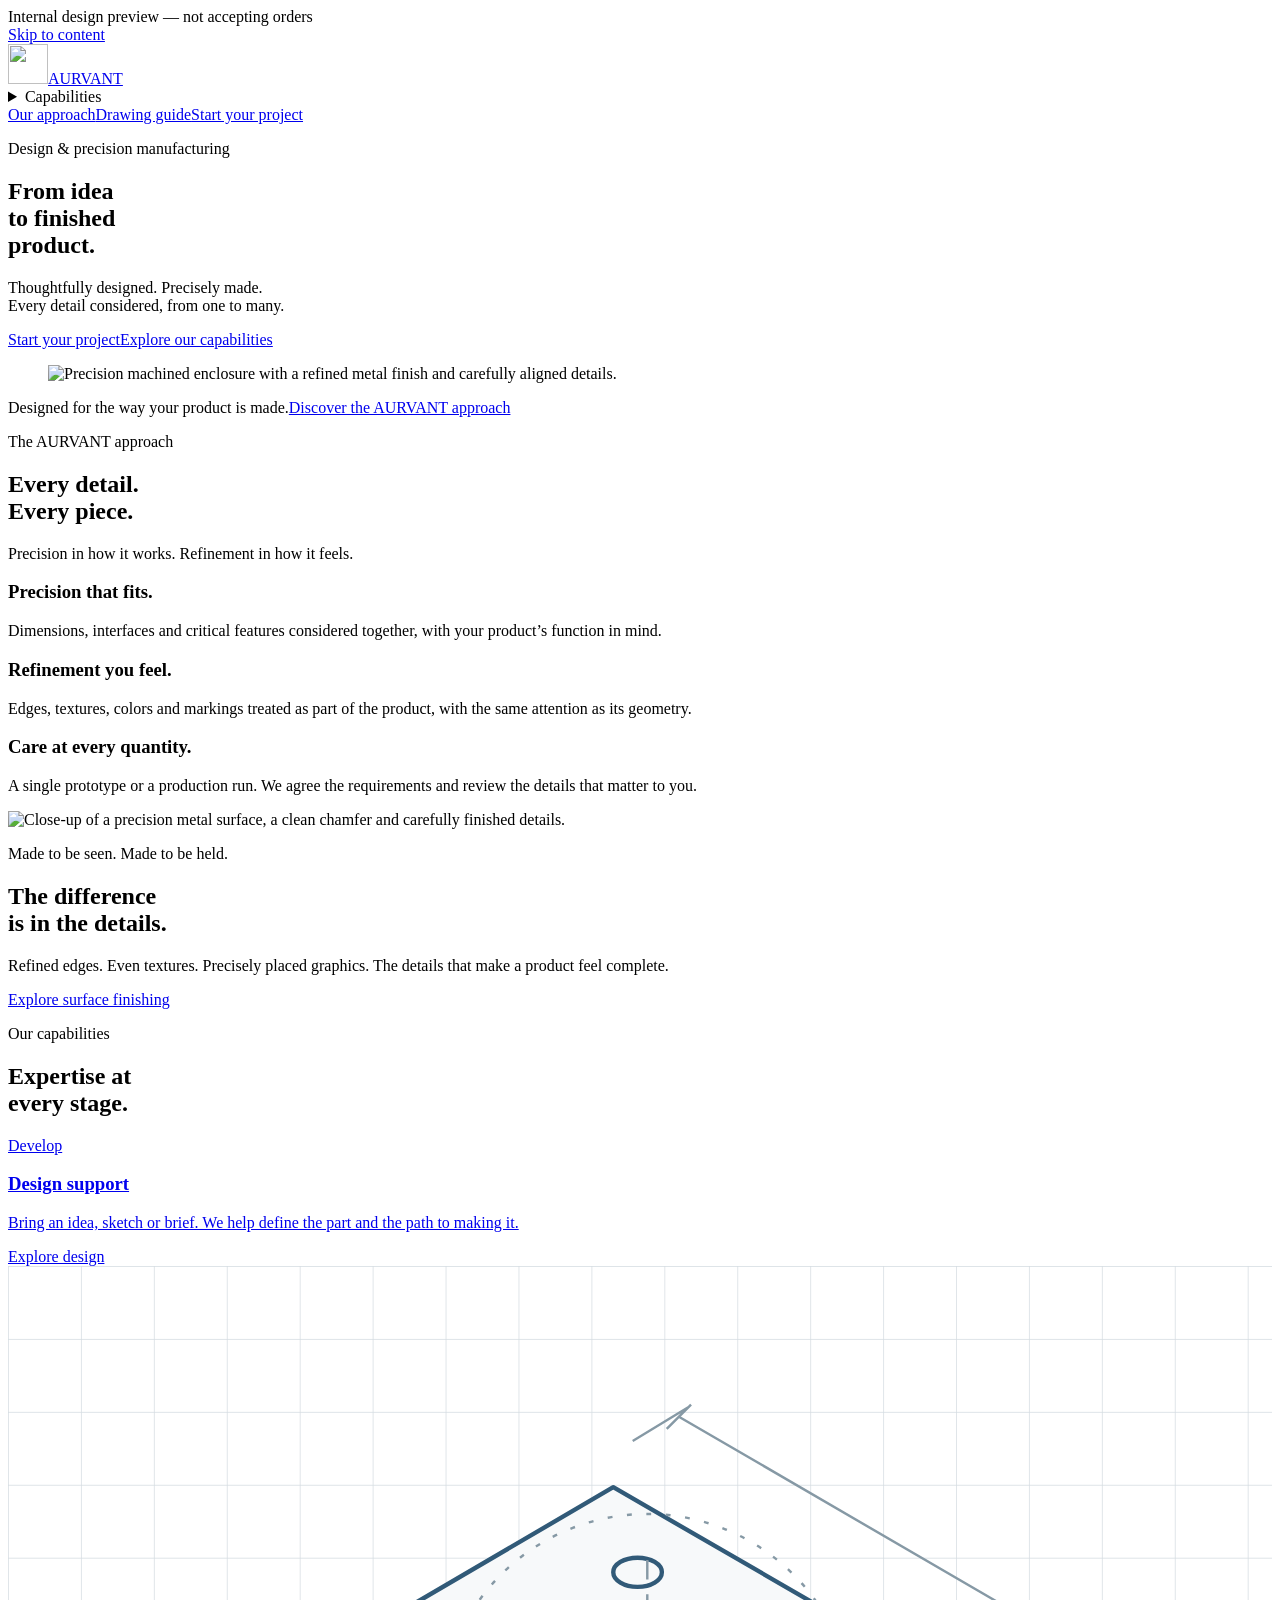
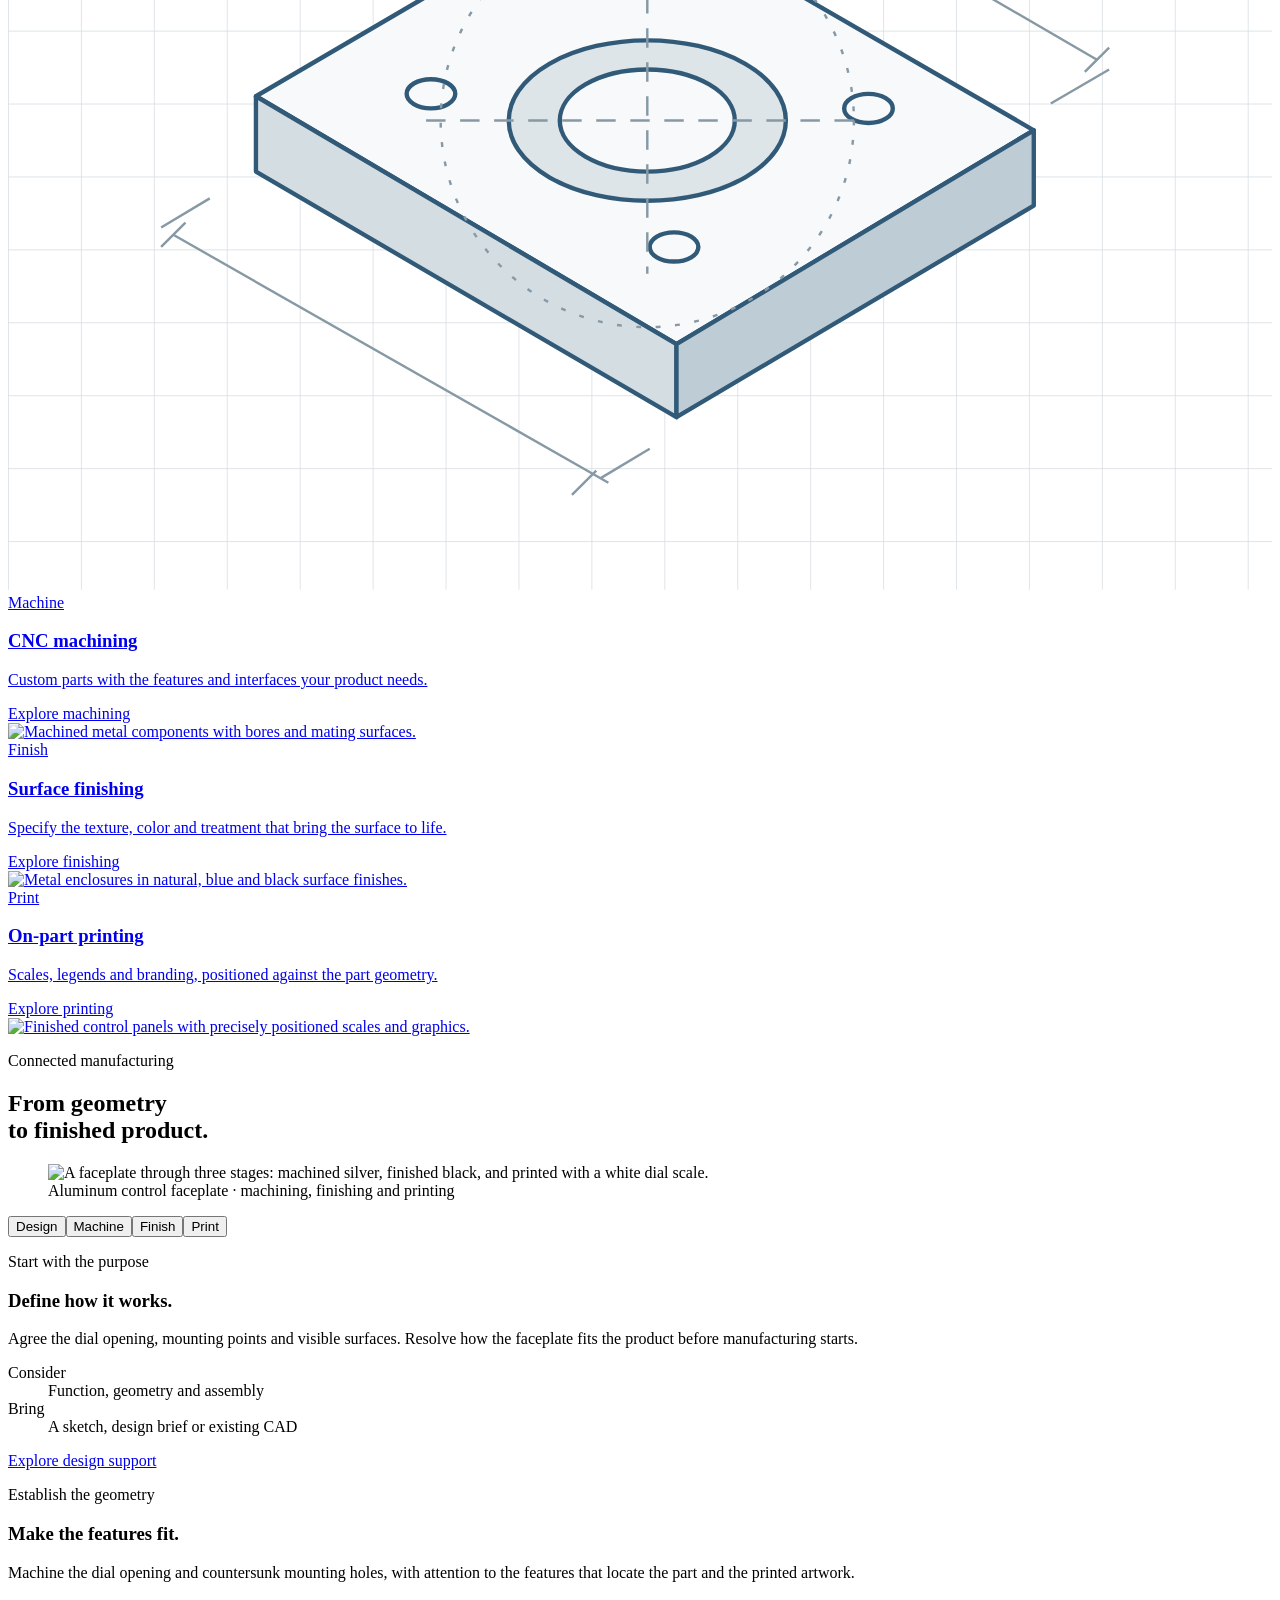
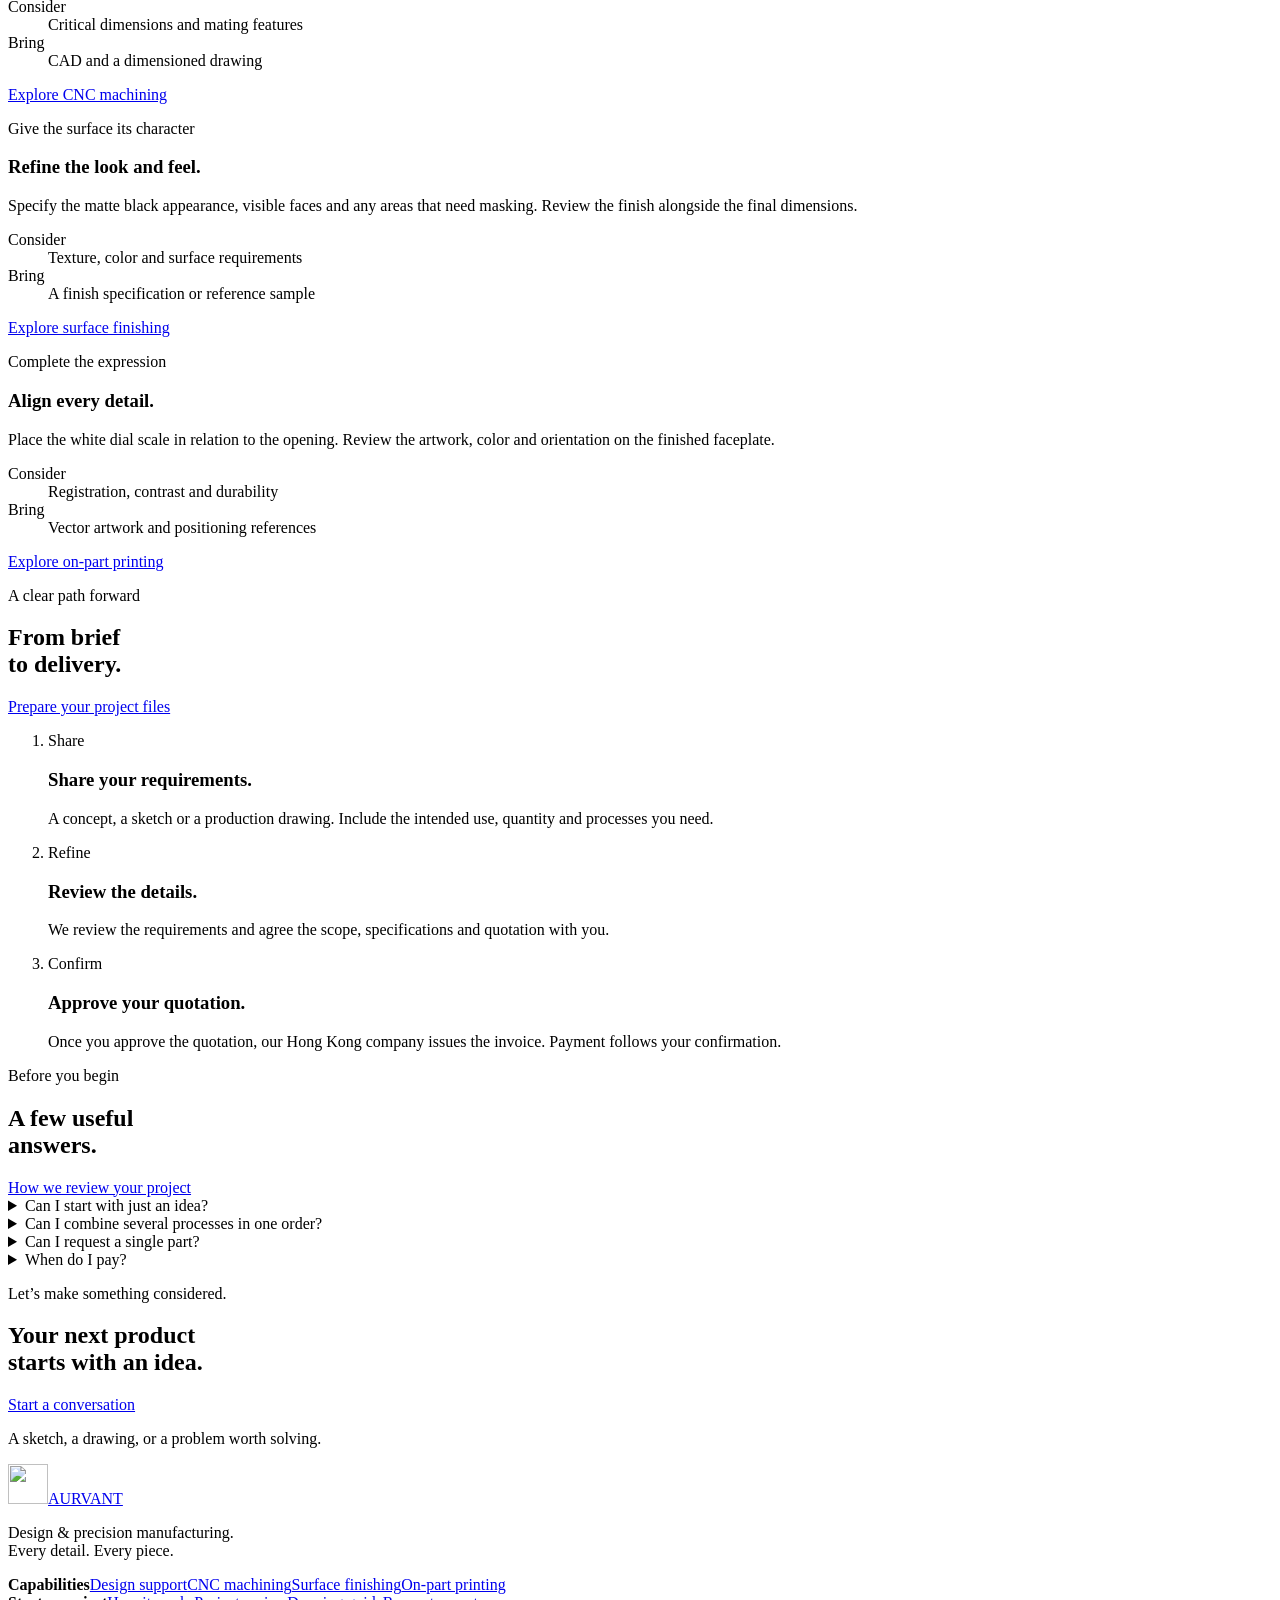
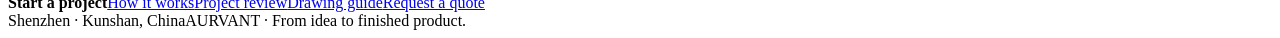
==== commit b986b931: "Refresh AURVANT with lively blue, warmer surfaces and concise content" ====
--- a/index.html
+++ b/index.html
@@ -36,31 +36,31 @@
           <p class="home-hero__copy">Thoughtfully designed. Precisely made.<br>Every detail considered, from one to many.</p>
           <div class="hero-actions"><a class="button" href="/cnc-manufacturing-preview/quote/">Start your project</a><a class="hero-secondary" href="#capabilities">Explore our capabilities</a></div>
         </div>
-        <figure class="hero-product"><div class="hero-product__image"><img src="/cnc-manufacturing-preview/assets/aurvant-hero.webp" width="1536" height="1024" alt="Precision machined enclosure with a refined metal finish and carefully aligned details." fetchpriority="high"></div><figcaption><span>Ideas take shape in the details.</span><span>Illustrative concept</span></figcaption></figure>
+        <figure class="hero-product"><div class="hero-product__image"><img src="/cnc-manufacturing-preview/assets/aurvant-hero.webp" width="1536" height="1024" alt="Precision machined enclosure with a refined metal finish and carefully aligned details." fetchpriority="high"></div></figure>
       </div>
       <div class="wrap hero-footnote"><span>Designed for the way your product is made.</span><a href="#approach">Discover the AURVANT approach</a></div>
     </section>
     <section id="approach" class="section principles" aria-labelledby="principles-title">
-      <div class="wrap"><div class="principles-heading" data-reveal><p class="eyebrow">The AURVANT approach</p><h2 class="section-title" id="principles-title">Every detail.<br><span>Every piece.</span></h2><p>A product is more than its geometry. It is the way parts fit, the feel of an edge, and the finish you notice every time you pick it up.</p></div>
+      <div class="wrap"><div class="principles-heading" data-reveal><p class="eyebrow">The AURVANT approach</p><h2 class="section-title" id="principles-title">Every detail.<br><span>Every piece.</span></h2><p>Precision in how it works. Refinement in how it feels.</p></div>
         <div class="principle-grid"><article data-reveal><span class="principle-symbol symbol-precision" aria-hidden="true"></span><h3>Precision that fits.</h3><p>Dimensions, interfaces and critical features considered together, with your product’s function in mind.</p></article><article data-reveal><span class="principle-symbol symbol-refinement" aria-hidden="true"></span><h3>Refinement you feel.</h3><p>Edges, textures, colors and markings treated as part of the product, with the same attention as its geometry.</p></article><article data-reveal><span class="principle-symbol symbol-consistency" aria-hidden="true"></span><h3>Care at every quantity.</h3><p>A single prototype or a production run. We agree the requirements and review the details that matter to you.</p></article></div>
       </div>
     </section>
     <section class="detail-story" aria-labelledby="detail-title">
       <img class="detail-story__image" src="/cnc-manufacturing-preview/assets/aurvant-detail.webp" width="1536" height="1024" alt="Close-up of a precision metal surface, a clean chamfer and carefully finished details." loading="lazy">
-      <div class="wrap detail-story__inner"><div data-reveal><p class="eyebrow">Made to be seen. Made to be held.</p><h2 id="detail-title">The difference<br>is in the details.</h2><p>A clean transition. An even texture. A marking exactly where it belongs. Small decisions make a product feel complete.</p><a class="text-link" href="/cnc-manufacturing-preview/capabilities/finishing/">Explore surface finishing</a></div><span class="image-note">Illustrative material study</span></div>
+      <div class="wrap detail-story__inner"><div data-reveal><p class="eyebrow">Made to be seen. Made to be held.</p><h2 id="detail-title">The difference<br>is in the details.</h2><p>Refined edges. Even textures. Precisely placed graphics. The details that make a product feel complete.</p><a class="text-link" href="/cnc-manufacturing-preview/capabilities/finishing/">Explore surface finishing</a></div></div>
     </section>
     <section id="capabilities" class="section home-capabilities" aria-labelledby="capabilities-title">
-      <div class="wrap"><div class="head-row" data-reveal><div><p class="eyebrow">From concept to completion</p><h2 class="section-title" id="capabilities-title">Your product.<br>All the right processes.</h2></div><p>Design, machining, finishing and printing, brought together around one product and one quotation.</p></div>
+      <div class="wrap"><div class="head-row" data-reveal><div><p class="eyebrow">Our capabilities</p><h2 class="section-title" id="capabilities-title">Expertise at<br>every stage.</h2></div></div>
         <div class="capability-grid">
-          <a class="capability-card capability-card--design" href="/cnc-manufacturing-preview/capabilities/design/" data-reveal><div class="capability-card__copy"><span class="capability-label">Develop</span><h3>Design with<br>making in mind.</h3><p>Bring an idea, sketch or brief. We help define the part and the path to making it.</p><span class="capability-link">Design support</span></div><div class="design-study" aria-hidden="true"><svg viewBox="0 0 520 380" fill="none" xmlns="http://www.w3.org/2000/svg"><defs><pattern id="design-grid" width="30" height="30" patternUnits="userSpaceOnUse"><path d="M30 0H0V30" stroke="#d4dce1" stroke-width=".6"/></pattern></defs><path fill="url(#design-grid)" d="M0 0h520v380H0z"/><g stroke="#315a78" stroke-width="1.8" stroke-linejoin="round"><path fill="#f7f9fa" d="m102 177 147-86 173 100-147 88z"/><path fill="#d4dde2" d="M102 177v31l173 101v-30z"/><path fill="#bdccd5" d="M275 279v30l147-87v-31z"/><ellipse cx="263" cy="187" rx="57" ry="33" fill="#dde5e9"/><ellipse cx="263" cy="187" rx="36" ry="21" fill="#f7f9fa"/><ellipse cx="174" cy="176" rx="10" ry="6"/><ellipse cx="259" cy="126" rx="10" ry="6"/><ellipse cx="354" cy="182" rx="10" ry="6"/><ellipse cx="274" cy="239" rx="10" ry="6"/></g><g stroke="#8699a5" stroke-width="1"><path d="M83 219l-20 12m201 91-20 12M68 234l179 102m-174-107-10 10m179 92-10 10M257 72l23-14m149 122 24-14M276 62l172 100m-177-95 10-10m162 110 10-10"/><path d="M172 187h182M263 121v129" stroke-dasharray="8 6"/><circle cx="263" cy="187" r="85" stroke-dasharray="2 6"/></g></svg></div></a>
-          <a class="capability-card capability-card--machine" href="/cnc-manufacturing-preview/capabilities/machining/" data-reveal><div class="capability-card__copy"><span class="capability-label">Machine</span><h3>Geometry.<br>Made tangible.</h3><p>Custom parts with the features and interfaces your product needs.</p><span class="capability-link">CNC machining</span></div><img src="/cnc-manufacturing-preview/assets/machining.webp" width="768" height="512" loading="lazy" alt="Machined metal components with bores and mating surfaces."></a>
-          <a class="capability-card capability-card--finish" href="/cnc-manufacturing-preview/capabilities/finishing/" data-reveal><div class="capability-card__copy"><span class="capability-label">Finish</span><h3>A considered<br>final touch.</h3><p>Specify the texture, color and treatment that bring the surface to life.</p><span class="capability-link">Surface finishing</span></div><img src="/cnc-manufacturing-preview/assets/finishing.webp" width="768" height="512" loading="lazy" alt="Metal enclosures in natural, blue and black surface finishes."></a>
-          <a class="capability-card capability-card--print" href="/cnc-manufacturing-preview/capabilities/printing/" data-reveal><div class="capability-card__copy"><span class="capability-label">Print</span><h3>Every mark<br>in its place.</h3><p>Scales, legends and branding, positioned against the part geometry.</p><span class="capability-link">On-part printing</span></div><img src="/cnc-manufacturing-preview/assets/printing.webp" width="768" height="512" loading="lazy" alt="Finished control panels with precisely positioned scales and graphics."></a>
-        </div><p class="section-note">Product images are illustrative. Processes and specifications are confirmed during project review.</p>
+          <a class="capability-card capability-card--design" href="/cnc-manufacturing-preview/capabilities/design/" data-reveal><div class="capability-card__copy"><span class="capability-label">Develop</span><h3>Design support</h3><p>Bring an idea, sketch or brief. We help define the part and the path to making it.</p><span class="capability-link">Explore design</span></div><div class="design-study" aria-hidden="true"><svg viewBox="0 0 520 380" fill="none" xmlns="http://www.w3.org/2000/svg"><defs><pattern id="design-grid" width="30" height="30" patternUnits="userSpaceOnUse"><path d="M30 0H0V30" stroke="#d4dce1" stroke-width=".6"/></pattern></defs><path fill="url(#design-grid)" d="M0 0h520v380H0z"/><g stroke="#315a78" stroke-width="1.8" stroke-linejoin="round"><path fill="#f7f9fa" d="m102 177 147-86 173 100-147 88z"/><path fill="#d4dde2" d="M102 177v31l173 101v-30z"/><path fill="#bdccd5" d="M275 279v30l147-87v-31z"/><ellipse cx="263" cy="187" rx="57" ry="33" fill="#dde5e9"/><ellipse cx="263" cy="187" rx="36" ry="21" fill="#f7f9fa"/><ellipse cx="174" cy="176" rx="10" ry="6"/><ellipse cx="259" cy="126" rx="10" ry="6"/><ellipse cx="354" cy="182" rx="10" ry="6"/><ellipse cx="274" cy="239" rx="10" ry="6"/></g><g stroke="#8699a5" stroke-width="1"><path d="M83 219l-20 12m201 91-20 12M68 234l179 102m-174-107-10 10m179 92-10 10M257 72l23-14m149 122 24-14M276 62l172 100m-177-95 10-10m162 110 10-10"/><path d="M172 187h182M263 121v129" stroke-dasharray="8 6"/><circle cx="263" cy="187" r="85" stroke-dasharray="2 6"/></g></svg></div></a>
+          <a class="capability-card capability-card--machine" href="/cnc-manufacturing-preview/capabilities/machining/" data-reveal><div class="capability-card__copy"><span class="capability-label">Machine</span><h3>CNC machining</h3><p>Custom parts with the features and interfaces your product needs.</p><span class="capability-link">Explore machining</span></div><img src="/cnc-manufacturing-preview/assets/machining.webp" width="768" height="512" loading="lazy" alt="Machined metal components with bores and mating surfaces."></a>
+          <a class="capability-card capability-card--finish" href="/cnc-manufacturing-preview/capabilities/finishing/" data-reveal><div class="capability-card__copy"><span class="capability-label">Finish</span><h3>Surface finishing</h3><p>Specify the texture, color and treatment that bring the surface to life.</p><span class="capability-link">Explore finishing</span></div><img src="/cnc-manufacturing-preview/assets/finishing.webp" width="768" height="512" loading="lazy" alt="Metal enclosures in natural, blue and black surface finishes."></a>
+          <a class="capability-card capability-card--print" href="/cnc-manufacturing-preview/capabilities/printing/" data-reveal><div class="capability-card__copy"><span class="capability-label">Print</span><h3>On-part printing</h3><p>Scales, legends and branding, positioned against the part geometry.</p><span class="capability-link">Explore printing</span></div><img src="/cnc-manufacturing-preview/assets/printing.webp" width="768" height="512" loading="lazy" alt="Finished control panels with precisely positioned scales and graphics."></a>
+        </div>
       </div>
     </section>
-    <section class="section process-story" aria-labelledby="process-title"><div class="wrap"><div class="head-row" data-reveal><div><p class="eyebrow">One product. A connected process.</p><h2 class="section-title" id="process-title">The whole product,<br>considered together.</h2></div><p>A faceplate’s opening, finish and printed scale all need to work together. We review the complete part.</p></div>
-      <div class="process-layout" data-reveal><figure class="process-visual"><img src="/cnc-manufacturing-preview/assets/faceplate.webp" width="1536" height="1024" loading="lazy" alt="A faceplate through three stages: machined silver, finished black, and printed with a white dial scale."><figcaption><span>Control faceplate · aluminum</span><span>Illustrative example</span></figcaption></figure>
+    <section class="section process-story" aria-labelledby="process-title"><div class="wrap"><div class="head-row" data-reveal><div><p class="eyebrow">Connected manufacturing</p><h2 class="section-title" id="process-title">From geometry<br>to finished product.</h2></div></div>
+      <div class="process-layout" data-reveal><figure class="process-visual"><img src="/cnc-manufacturing-preview/assets/faceplate.webp" width="1536" height="1024" loading="lazy" alt="A faceplate through three stages: machined silver, finished black, and printed with a white dial scale."><figcaption>Aluminum control faceplate · machining, finishing and printing</figcaption></figure>
         <div class="process-details" data-process-tabs><div class="process-switcher" aria-label="Product stages"><button type="button" data-stage="design">Design</button><button type="button" data-stage="machine">Machine</button><button type="button" data-stage="finish">Finish</button><button type="button" data-stage="print">Print</button></div>
           <div class="process-panel" id="stage-design"><p class="eyebrow">Start with the purpose</p><h3>Define how it works.</h3><p>Agree the dial opening, mounting points and visible surfaces. Resolve how the faceplate fits the product before manufacturing starts.</p><dl><div><dt>Consider</dt><dd>Function, geometry and assembly</dd></div><div><dt>Bring</dt><dd>A sketch, design brief or existing CAD</dd></div></dl><a class="text-link" href="/cnc-manufacturing-preview/capabilities/design/">Explore design support</a></div>
           <div class="process-panel" id="stage-machine"><p class="eyebrow">Establish the geometry</p><h3>Make the features fit.</h3><p>Machine the dial opening and countersunk mounting holes, with attention to the features that locate the part and the printed artwork.</p><dl><div><dt>Consider</dt><dd>Critical dimensions and mating features</dd></div><div><dt>Bring</dt><dd>CAD and a dimensioned drawing</dd></div></dl><a class="text-link" href="/cnc-manufacturing-preview/capabilities/machining/">Explore CNC machining</a></div>
@@ -68,13 +68,13 @@
           <div class="process-panel" id="stage-print"><p class="eyebrow">Complete the expression</p><h3>Align every detail.</h3><p>Place the white dial scale in relation to the opening. Review the artwork, color and orientation on the finished faceplate.</p><dl><div><dt>Consider</dt><dd>Registration, contrast and durability</dd></div><div><dt>Bring</dt><dd>Vector artwork and positioning references</dd></div></dl><a class="text-link" href="/cnc-manufacturing-preview/capabilities/printing/">Explore on-part printing</a></div>
         </div>
       </div></div></section>
-    <section id="ordering" class="section home-order" aria-labelledby="ordering-title"><div class="wrap"><div class="head-row" data-reveal><div><p class="eyebrow">A clear path forward</p><h2 class="section-title" id="ordering-title">Your idea.<br>Our next conversation.</h2></div><a class="text-link" href="/cnc-manufacturing-preview/drawing-guide/">Prepare your project files</a></div><ol class="order-list" role="list"><li data-reveal><span class="step-label">Share</span><h3>Tell us what you have in mind.</h3><p>A concept, a sketch or a production drawing. Include the intended use, quantity and processes you need.</p></li><li data-reveal><span class="step-label">Refine</span><h3>Get the details right together.</h3><p>Our Kunshan team reviews your requirements. We agree the scope, specifications and quotation with you.</p></li><li data-reveal><span class="step-label">Confirm</span><h3>Move forward with clarity.</h3><p>Once you approve the quotation, our Hong Kong company issues the invoice. Payment follows your confirmation.</p></li></ol></div></section>
+    <section id="ordering" class="section home-order" aria-labelledby="ordering-title"><div class="wrap"><div class="head-row" data-reveal><div><p class="eyebrow">A clear path forward</p><h2 class="section-title" id="ordering-title">From brief<br>to delivery.</h2></div><a class="text-link" href="/cnc-manufacturing-preview/drawing-guide/">Prepare your project files</a></div><ol class="order-list" role="list"><li data-reveal><span class="step-label">Share</span><h3>Share your requirements.</h3><p>A concept, a sketch or a production drawing. Include the intended use, quantity and processes you need.</p></li><li data-reveal><span class="step-label">Refine</span><h3>Review the details.</h3><p>We review the requirements and agree the scope, specifications and quotation with you.</p></li><li data-reveal><span class="step-label">Confirm</span><h3>Approve your quotation.</h3><p>Once you approve the quotation, our Hong Kong company issues the invoice. Payment follows your confirmation.</p></li></ol></div></section>
     <section class="section home-faq" aria-labelledby="faq-title"><div class="wrap faq-layout"><div data-reveal><p class="eyebrow">Before you begin</p><h2 class="section-title" id="faq-title">A few useful<br>answers.</h2><a class="text-link" href="/cnc-manufacturing-preview/project-review/">How we review your project</a></div><div class="faq-list" data-reveal><details><summary>Can I start with just an idea?<span aria-hidden="true"></span></summary><p>Yes. Share a brief, sketch or description of what the product should do. We can discuss design support and agree the scope and deliverables before work begins.</p></details><details><summary>Can I combine several processes in one order?<span aria-hidden="true"></span></summary><p>Yes. Your inquiry can include design, machining, surface finishing and on-part printing. We review them together against the finished product you need.</p></details><details><summary>Can I request a single part?<span aria-hidden="true"></span></summary><p>You can send an inquiry for one part, a prototype batch or a production quantity. We will review feasibility and any process-specific minimums in the quotation.</p></details><details><summary>When do I pay?<span aria-hidden="true"></span></summary><p>After the specifications and quotation are confirmed. Our Hong Kong company provides the invoice and agreed payment instructions.</p></details></div></div></section>
     <section class="home-cta" aria-labelledby="cta-title"><div class="wrap home-cta__inner" data-reveal><p class="eyebrow">Let’s make something considered.</p><h2 id="cta-title">Your next product<br>starts with an idea.</h2><a class="button button--light" href="/cnc-manufacturing-preview/quote/">Start a conversation</a><p>A sketch, a drawing, or a problem worth solving.</p></div></section>
   </main>
   <footer class="site-footer">
   <div class="wrap footer__inner"><div class="footer__identity"><a class="wordmark" href="/cnc-manufacturing-preview/" aria-label="AURVANT home"><img class="wordmark__symbol" src="/cnc-manufacturing-preview/assets/aurvant-mark.webp" width="40" height="40" alt=""><span class="wordmark__type">AURVANT</span></a><p>Design &amp; precision manufacturing.<br>Every detail. Every piece.</p></div><nav class="footer__group" aria-label="Manufacturing capabilities"><strong>Capabilities</strong><a href="/cnc-manufacturing-preview/capabilities/design/">Design support</a><a href="/cnc-manufacturing-preview/capabilities/machining/">CNC machining</a><a href="/cnc-manufacturing-preview/capabilities/finishing/">Surface finishing</a><a href="/cnc-manufacturing-preview/capabilities/printing/">On-part printing</a></nav><nav class="footer__group" aria-label="Project resources"><strong>Start a project</strong><a href="/cnc-manufacturing-preview/#ordering">How it works</a><a href="/cnc-manufacturing-preview/project-review/">Project review</a><a href="/cnc-manufacturing-preview/drawing-guide/">Drawing guide</a><a href="/cnc-manufacturing-preview/quote/">Request a quote</a></nav></div>
-  <div class="wrap footer__base"><span>Kunshan, China · Working with you worldwide.</span><span>AURVANT · From idea to finished product.</span></div>
+  <div class="wrap footer__base"><span>Shenzhen · Kunshan, China</span><span>AURVANT · From idea to finished product.</span></div>
 </footer>
 
 </body>
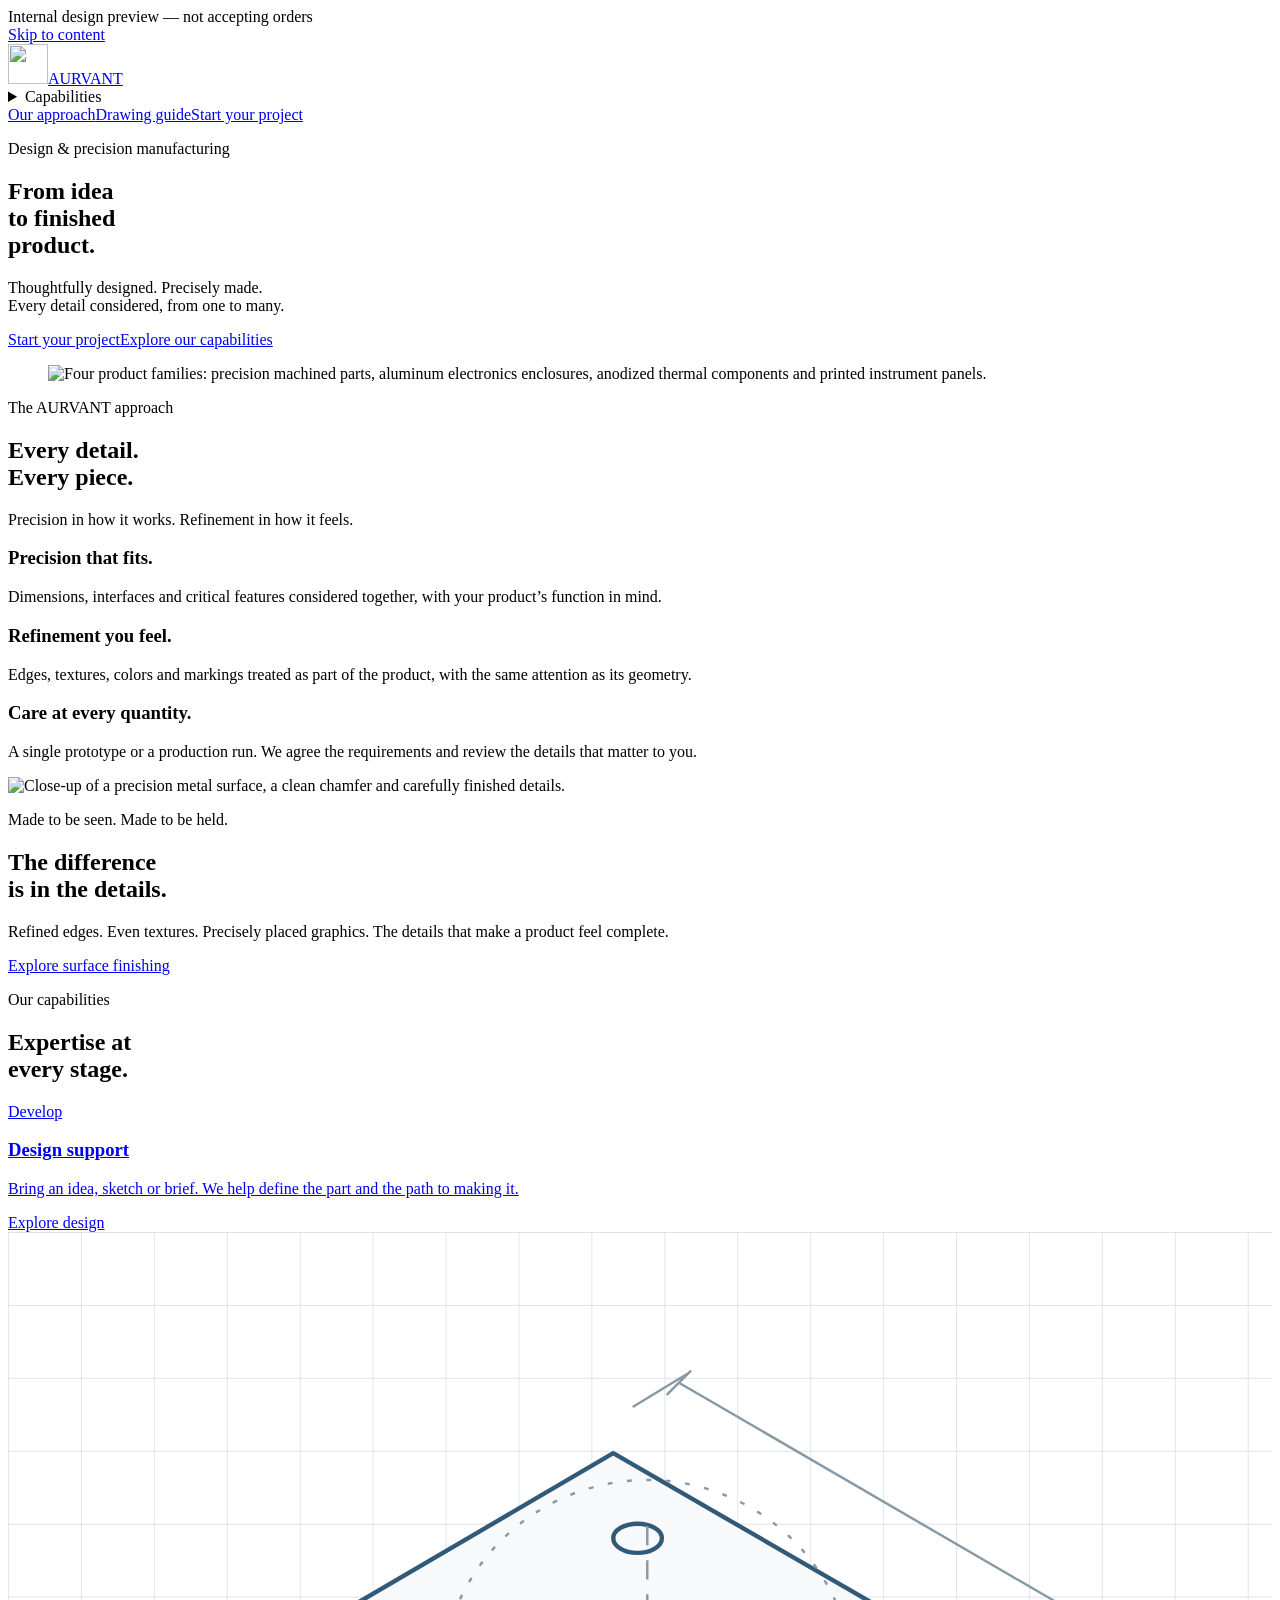
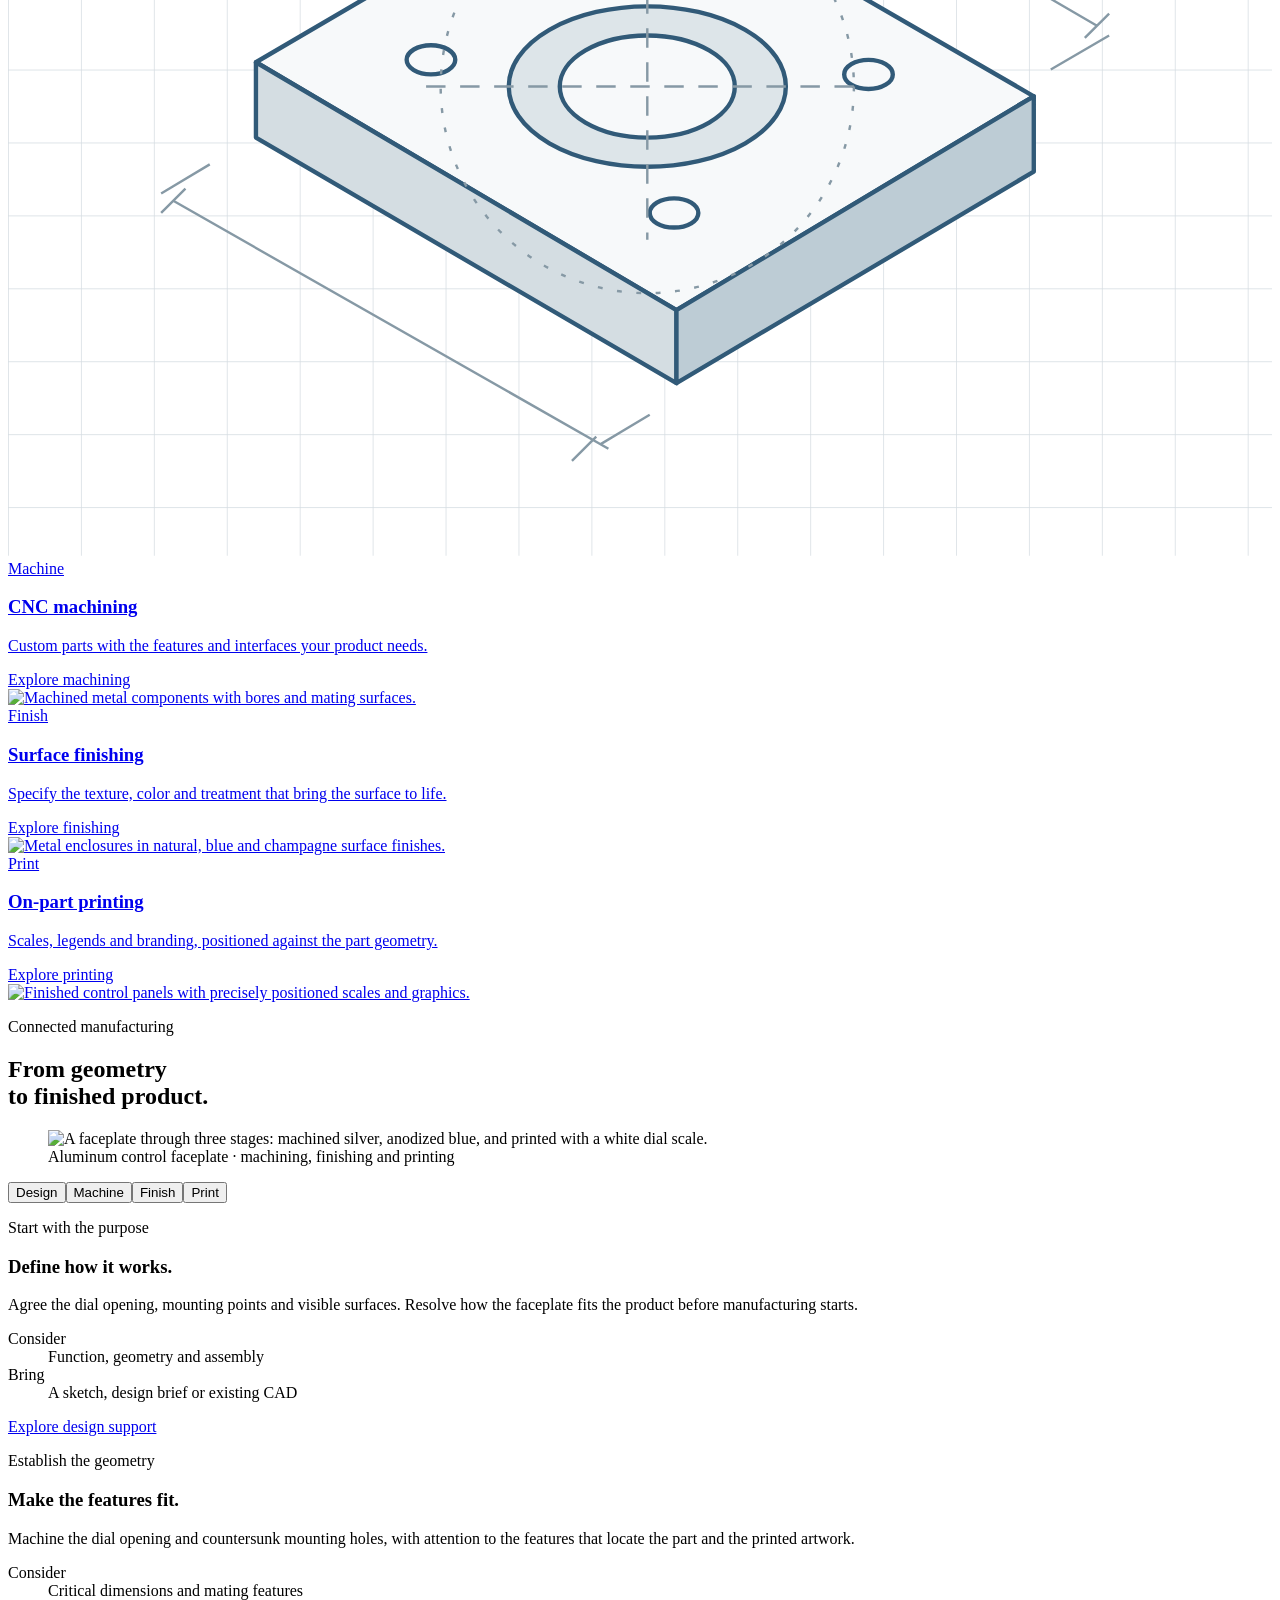
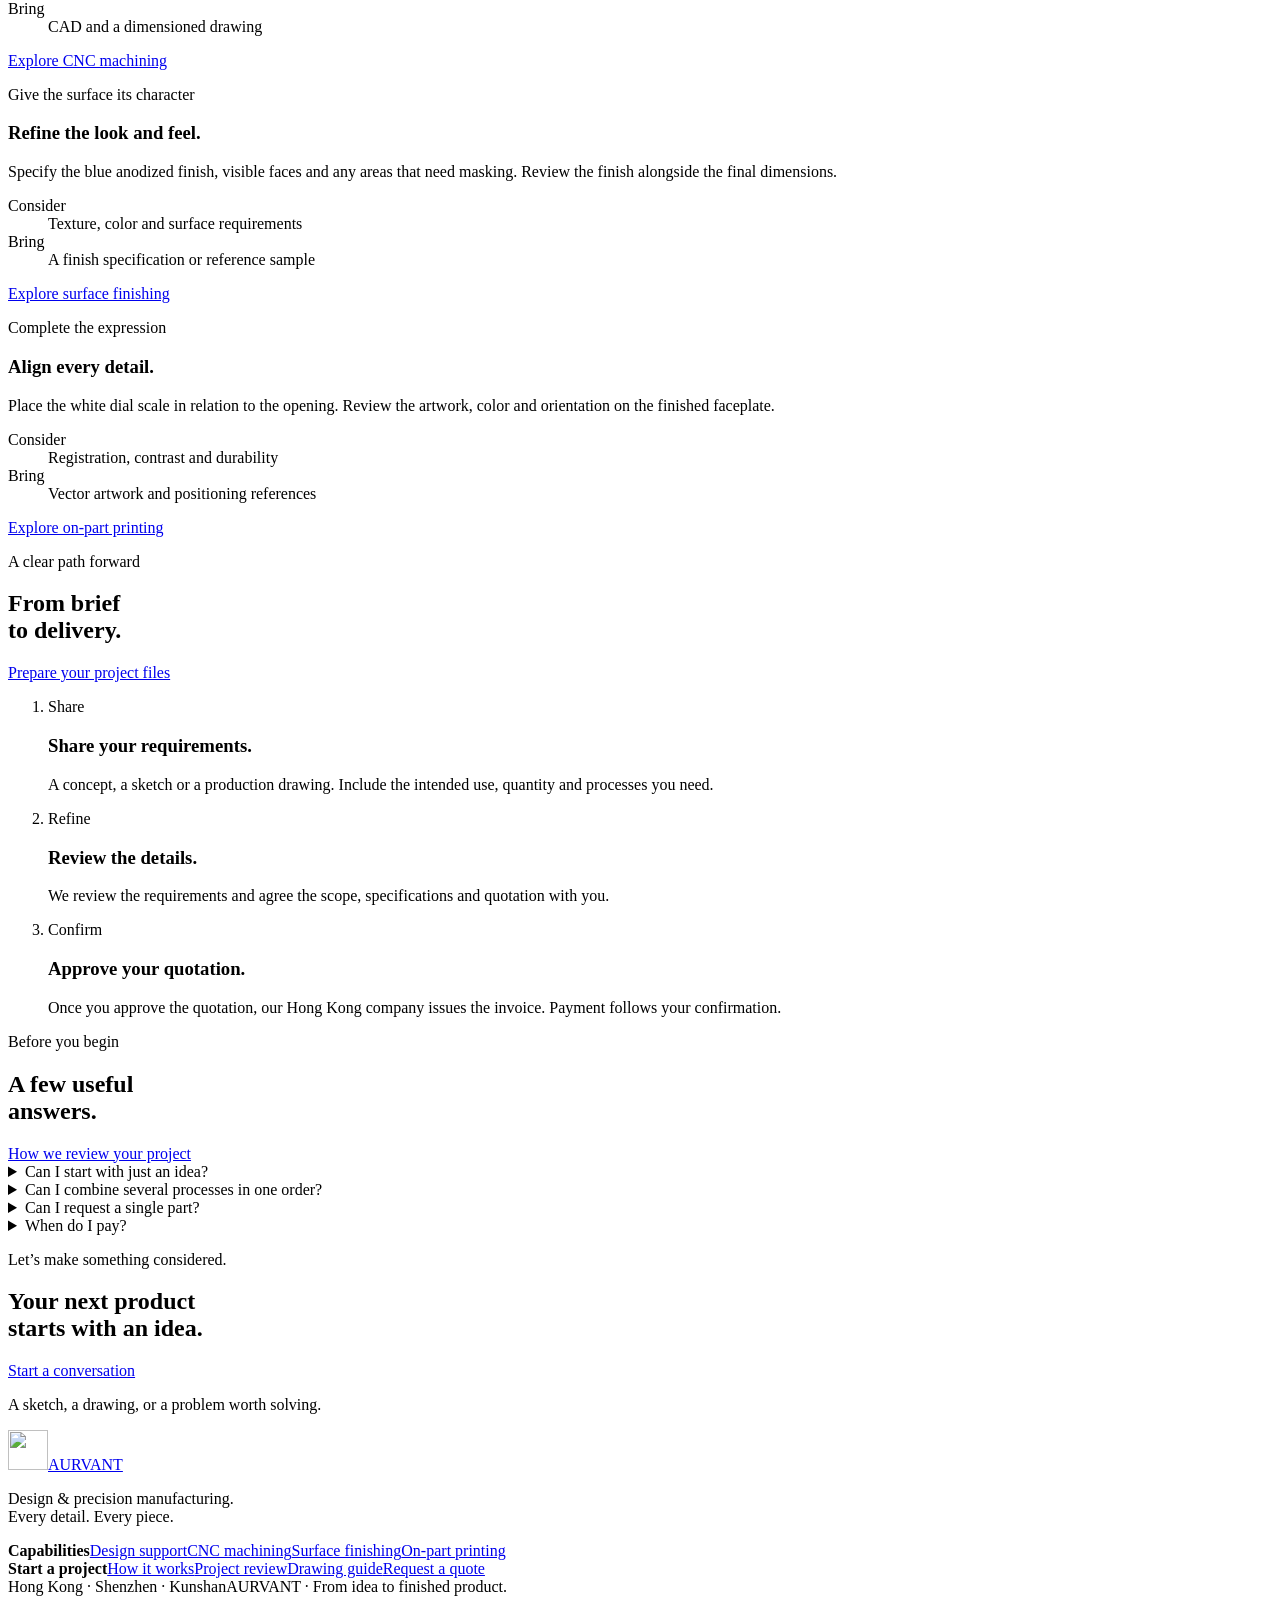
==== commit e920866e: "Refresh AURVANT product imagery and include Hong Kong" ====
--- a/index.html
+++ b/index.html
@@ -9,7 +9,7 @@
   <meta name="description" content="Considered design. Precision manufacturing. Refined finishes. AURVANT brings your product together, from a single prototype to production.">
   <title>AURVANT | Design &amp; Precision Manufacturing</title>
   <link rel="stylesheet" href="/cnc-manufacturing-preview/site.css">
-  <link rel="preload" as="image" href="/cnc-manufacturing-preview/assets/aurvant-hero.webp">
+  <link rel="preload" as="image" href="/cnc-manufacturing-preview/assets/aurvant-product-range.webp">
   <script src="/cnc-manufacturing-preview/nav.js" defer></script>
   <link rel="icon" type="image/webp" href="/cnc-manufacturing-preview/assets/aurvant-mark.webp">
 </head>
@@ -36,9 +36,8 @@
           <p class="home-hero__copy">Thoughtfully designed. Precisely made.<br>Every detail considered, from one to many.</p>
           <div class="hero-actions"><a class="button" href="/cnc-manufacturing-preview/quote/">Start your project</a><a class="hero-secondary" href="#capabilities">Explore our capabilities</a></div>
         </div>
-        <figure class="hero-product"><div class="hero-product__image"><img src="/cnc-manufacturing-preview/assets/aurvant-hero.webp" width="1536" height="1024" alt="Precision machined enclosure with a refined metal finish and carefully aligned details." fetchpriority="high"></div></figure>
+        <figure class="hero-product"><div class="hero-product__image"><img src="/cnc-manufacturing-preview/assets/aurvant-product-range.webp" width="1254" height="1254" alt="Four product families: precision machined parts, aluminum electronics enclosures, anodized thermal components and printed instrument panels." fetchpriority="high"></div></figure>
       </div>
-      <div class="wrap hero-footnote"><span>Designed for the way your product is made.</span><a href="#approach">Discover the AURVANT approach</a></div>
     </section>
     <section id="approach" class="section principles" aria-labelledby="principles-title">
       <div class="wrap"><div class="principles-heading" data-reveal><p class="eyebrow">The AURVANT approach</p><h2 class="section-title" id="principles-title">Every detail.<br><span>Every piece.</span></h2><p>Precision in how it works. Refinement in how it feels.</p></div>
@@ -53,18 +52,18 @@
       <div class="wrap"><div class="head-row" data-reveal><div><p class="eyebrow">Our capabilities</p><h2 class="section-title" id="capabilities-title">Expertise at<br>every stage.</h2></div></div>
         <div class="capability-grid">
           <a class="capability-card capability-card--design" href="/cnc-manufacturing-preview/capabilities/design/" data-reveal><div class="capability-card__copy"><span class="capability-label">Develop</span><h3>Design support</h3><p>Bring an idea, sketch or brief. We help define the part and the path to making it.</p><span class="capability-link">Explore design</span></div><div class="design-study" aria-hidden="true"><svg viewBox="0 0 520 380" fill="none" xmlns="http://www.w3.org/2000/svg"><defs><pattern id="design-grid" width="30" height="30" patternUnits="userSpaceOnUse"><path d="M30 0H0V30" stroke="#d4dce1" stroke-width=".6"/></pattern></defs><path fill="url(#design-grid)" d="M0 0h520v380H0z"/><g stroke="#315a78" stroke-width="1.8" stroke-linejoin="round"><path fill="#f7f9fa" d="m102 177 147-86 173 100-147 88z"/><path fill="#d4dde2" d="M102 177v31l173 101v-30z"/><path fill="#bdccd5" d="M275 279v30l147-87v-31z"/><ellipse cx="263" cy="187" rx="57" ry="33" fill="#dde5e9"/><ellipse cx="263" cy="187" rx="36" ry="21" fill="#f7f9fa"/><ellipse cx="174" cy="176" rx="10" ry="6"/><ellipse cx="259" cy="126" rx="10" ry="6"/><ellipse cx="354" cy="182" rx="10" ry="6"/><ellipse cx="274" cy="239" rx="10" ry="6"/></g><g stroke="#8699a5" stroke-width="1"><path d="M83 219l-20 12m201 91-20 12M68 234l179 102m-174-107-10 10m179 92-10 10M257 72l23-14m149 122 24-14M276 62l172 100m-177-95 10-10m162 110 10-10"/><path d="M172 187h182M263 121v129" stroke-dasharray="8 6"/><circle cx="263" cy="187" r="85" stroke-dasharray="2 6"/></g></svg></div></a>
-          <a class="capability-card capability-card--machine" href="/cnc-manufacturing-preview/capabilities/machining/" data-reveal><div class="capability-card__copy"><span class="capability-label">Machine</span><h3>CNC machining</h3><p>Custom parts with the features and interfaces your product needs.</p><span class="capability-link">Explore machining</span></div><img src="/cnc-manufacturing-preview/assets/machining.webp" width="768" height="512" loading="lazy" alt="Machined metal components with bores and mating surfaces."></a>
-          <a class="capability-card capability-card--finish" href="/cnc-manufacturing-preview/capabilities/finishing/" data-reveal><div class="capability-card__copy"><span class="capability-label">Finish</span><h3>Surface finishing</h3><p>Specify the texture, color and treatment that bring the surface to life.</p><span class="capability-link">Explore finishing</span></div><img src="/cnc-manufacturing-preview/assets/finishing.webp" width="768" height="512" loading="lazy" alt="Metal enclosures in natural, blue and black surface finishes."></a>
-          <a class="capability-card capability-card--print" href="/cnc-manufacturing-preview/capabilities/printing/" data-reveal><div class="capability-card__copy"><span class="capability-label">Print</span><h3>On-part printing</h3><p>Scales, legends and branding, positioned against the part geometry.</p><span class="capability-link">Explore printing</span></div><img src="/cnc-manufacturing-preview/assets/printing.webp" width="768" height="512" loading="lazy" alt="Finished control panels with precisely positioned scales and graphics."></a>
+          <a class="capability-card capability-card--machine" href="/cnc-manufacturing-preview/capabilities/machining/" data-reveal><div class="capability-card__copy"><span class="capability-label">Machine</span><h3>CNC machining</h3><p>Custom parts with the features and interfaces your product needs.</p><span class="capability-link">Explore machining</span></div><img src="/cnc-manufacturing-preview/assets/aurvant-machining.webp" width="1536" height="1024" loading="lazy" alt="Machined metal components with bores and mating surfaces."></a>
+          <a class="capability-card capability-card--finish" href="/cnc-manufacturing-preview/capabilities/finishing/" data-reveal><div class="capability-card__copy"><span class="capability-label">Finish</span><h3>Surface finishing</h3><p>Specify the texture, color and treatment that bring the surface to life.</p><span class="capability-link">Explore finishing</span></div><img src="/cnc-manufacturing-preview/assets/aurvant-finishing.webp" width="1536" height="1024" loading="lazy" alt="Metal enclosures in natural, blue and champagne surface finishes."></a>
+          <a class="capability-card capability-card--print" href="/cnc-manufacturing-preview/capabilities/printing/" data-reveal><div class="capability-card__copy"><span class="capability-label">Print</span><h3>On-part printing</h3><p>Scales, legends and branding, positioned against the part geometry.</p><span class="capability-link">Explore printing</span></div><img src="/cnc-manufacturing-preview/assets/aurvant-printing.webp" width="1536" height="1024" loading="lazy" alt="Finished control panels with precisely positioned scales and graphics."></a>
         </div>
       </div>
     </section>
     <section class="section process-story" aria-labelledby="process-title"><div class="wrap"><div class="head-row" data-reveal><div><p class="eyebrow">Connected manufacturing</p><h2 class="section-title" id="process-title">From geometry<br>to finished product.</h2></div></div>
-      <div class="process-layout" data-reveal><figure class="process-visual"><img src="/cnc-manufacturing-preview/assets/faceplate.webp" width="1536" height="1024" loading="lazy" alt="A faceplate through three stages: machined silver, finished black, and printed with a white dial scale."><figcaption>Aluminum control faceplate · machining, finishing and printing</figcaption></figure>
+      <div class="process-layout" data-reveal><figure class="process-visual"><img src="/cnc-manufacturing-preview/assets/aurvant-process.webp" width="1536" height="1024" loading="lazy" alt="A faceplate through three stages: machined silver, anodized blue, and printed with a white dial scale."><figcaption>Aluminum control faceplate · machining, finishing and printing</figcaption></figure>
         <div class="process-details" data-process-tabs><div class="process-switcher" aria-label="Product stages"><button type="button" data-stage="design">Design</button><button type="button" data-stage="machine">Machine</button><button type="button" data-stage="finish">Finish</button><button type="button" data-stage="print">Print</button></div>
           <div class="process-panel" id="stage-design"><p class="eyebrow">Start with the purpose</p><h3>Define how it works.</h3><p>Agree the dial opening, mounting points and visible surfaces. Resolve how the faceplate fits the product before manufacturing starts.</p><dl><div><dt>Consider</dt><dd>Function, geometry and assembly</dd></div><div><dt>Bring</dt><dd>A sketch, design brief or existing CAD</dd></div></dl><a class="text-link" href="/cnc-manufacturing-preview/capabilities/design/">Explore design support</a></div>
           <div class="process-panel" id="stage-machine"><p class="eyebrow">Establish the geometry</p><h3>Make the features fit.</h3><p>Machine the dial opening and countersunk mounting holes, with attention to the features that locate the part and the printed artwork.</p><dl><div><dt>Consider</dt><dd>Critical dimensions and mating features</dd></div><div><dt>Bring</dt><dd>CAD and a dimensioned drawing</dd></div></dl><a class="text-link" href="/cnc-manufacturing-preview/capabilities/machining/">Explore CNC machining</a></div>
-          <div class="process-panel" id="stage-finish"><p class="eyebrow">Give the surface its character</p><h3>Refine the look and feel.</h3><p>Specify the matte black appearance, visible faces and any areas that need masking. Review the finish alongside the final dimensions.</p><dl><div><dt>Consider</dt><dd>Texture, color and surface requirements</dd></div><div><dt>Bring</dt><dd>A finish specification or reference sample</dd></div></dl><a class="text-link" href="/cnc-manufacturing-preview/capabilities/finishing/">Explore surface finishing</a></div>
+          <div class="process-panel" id="stage-finish"><p class="eyebrow">Give the surface its character</p><h3>Refine the look and feel.</h3><p>Specify the blue anodized finish, visible faces and any areas that need masking. Review the finish alongside the final dimensions.</p><dl><div><dt>Consider</dt><dd>Texture, color and surface requirements</dd></div><div><dt>Bring</dt><dd>A finish specification or reference sample</dd></div></dl><a class="text-link" href="/cnc-manufacturing-preview/capabilities/finishing/">Explore surface finishing</a></div>
           <div class="process-panel" id="stage-print"><p class="eyebrow">Complete the expression</p><h3>Align every detail.</h3><p>Place the white dial scale in relation to the opening. Review the artwork, color and orientation on the finished faceplate.</p><dl><div><dt>Consider</dt><dd>Registration, contrast and durability</dd></div><div><dt>Bring</dt><dd>Vector artwork and positioning references</dd></div></dl><a class="text-link" href="/cnc-manufacturing-preview/capabilities/printing/">Explore on-part printing</a></div>
         </div>
       </div></div></section>
@@ -74,7 +73,7 @@
   </main>
   <footer class="site-footer">
   <div class="wrap footer__inner"><div class="footer__identity"><a class="wordmark" href="/cnc-manufacturing-preview/" aria-label="AURVANT home"><img class="wordmark__symbol" src="/cnc-manufacturing-preview/assets/aurvant-mark.webp" width="40" height="40" alt=""><span class="wordmark__type">AURVANT</span></a><p>Design &amp; precision manufacturing.<br>Every detail. Every piece.</p></div><nav class="footer__group" aria-label="Manufacturing capabilities"><strong>Capabilities</strong><a href="/cnc-manufacturing-preview/capabilities/design/">Design support</a><a href="/cnc-manufacturing-preview/capabilities/machining/">CNC machining</a><a href="/cnc-manufacturing-preview/capabilities/finishing/">Surface finishing</a><a href="/cnc-manufacturing-preview/capabilities/printing/">On-part printing</a></nav><nav class="footer__group" aria-label="Project resources"><strong>Start a project</strong><a href="/cnc-manufacturing-preview/#ordering">How it works</a><a href="/cnc-manufacturing-preview/project-review/">Project review</a><a href="/cnc-manufacturing-preview/drawing-guide/">Drawing guide</a><a href="/cnc-manufacturing-preview/quote/">Request a quote</a></nav></div>
-  <div class="wrap footer__base"><span>Shenzhen · Kunshan, China</span><span>AURVANT · From idea to finished product.</span></div>
+  <div class="wrap footer__base"><span>Hong Kong · Shenzhen · Kunshan</span><span>AURVANT · From idea to finished product.</span></div>
 </footer>
 
 </body>
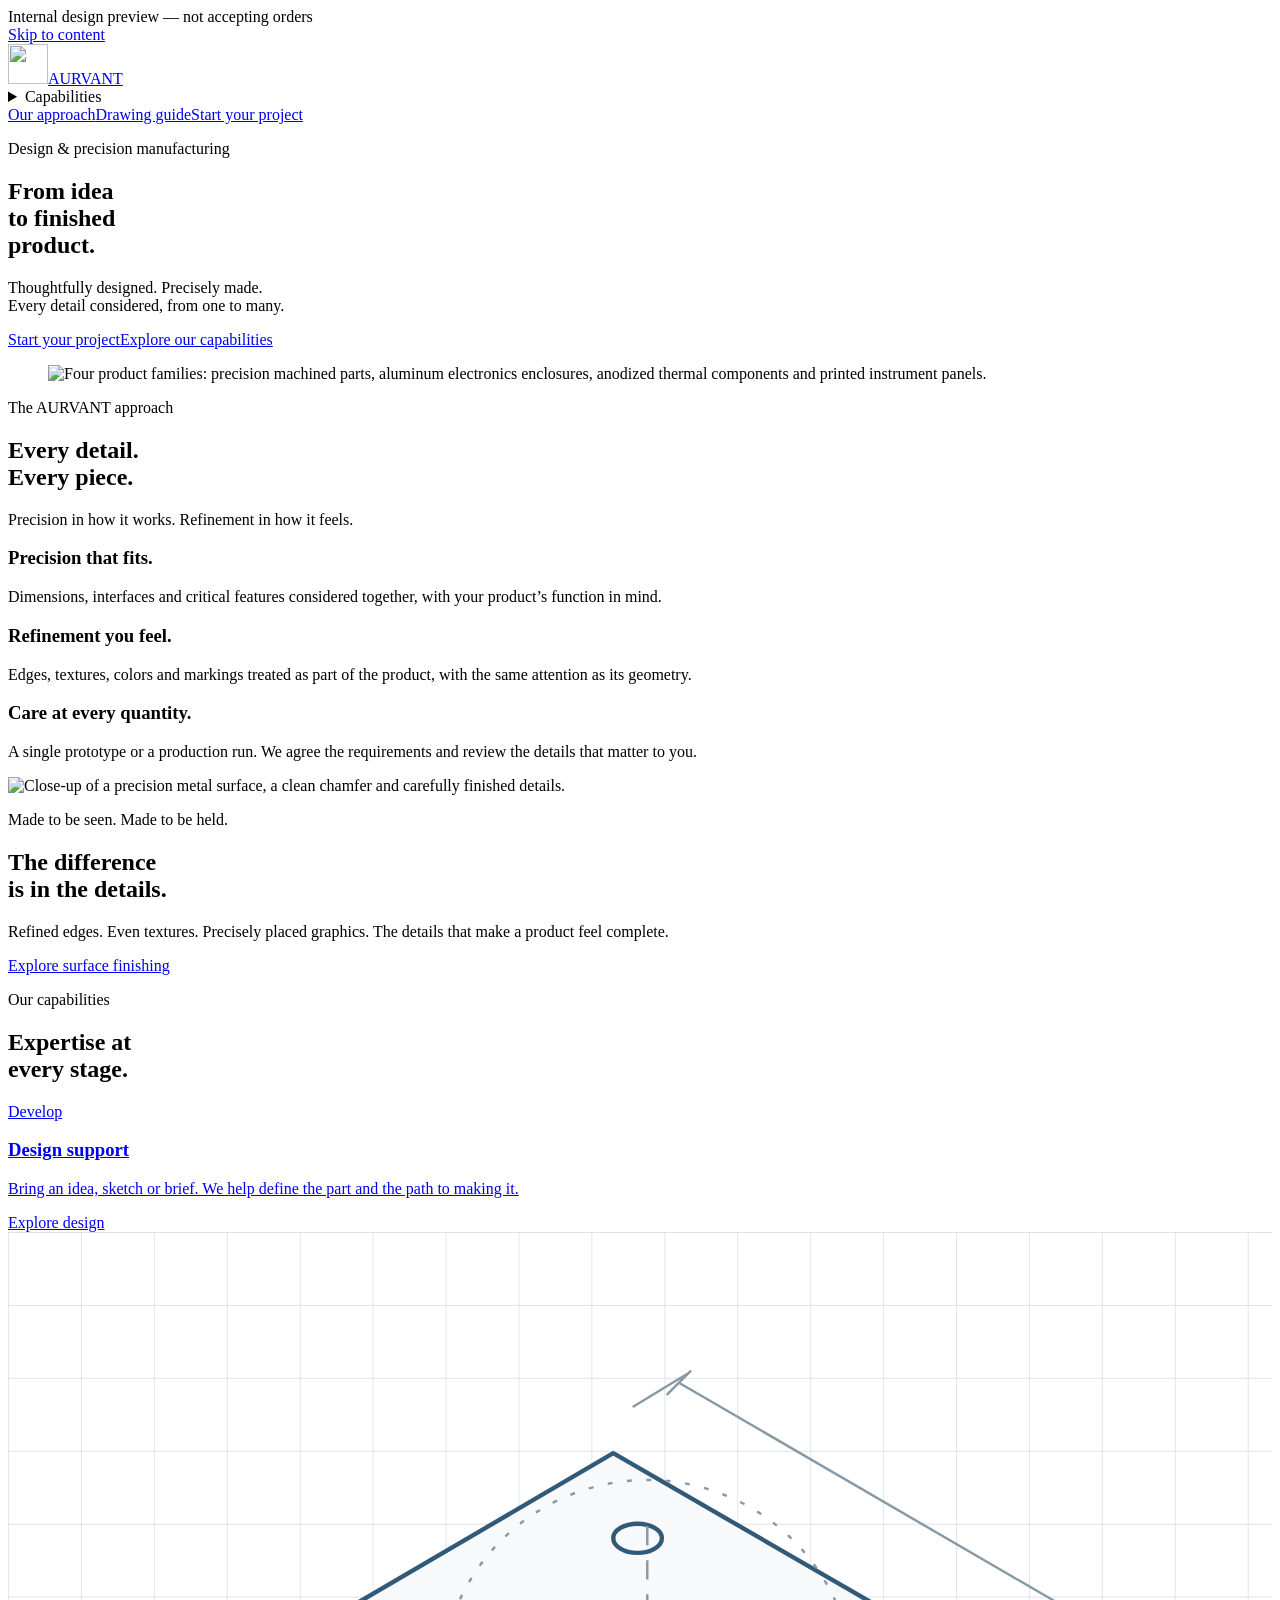
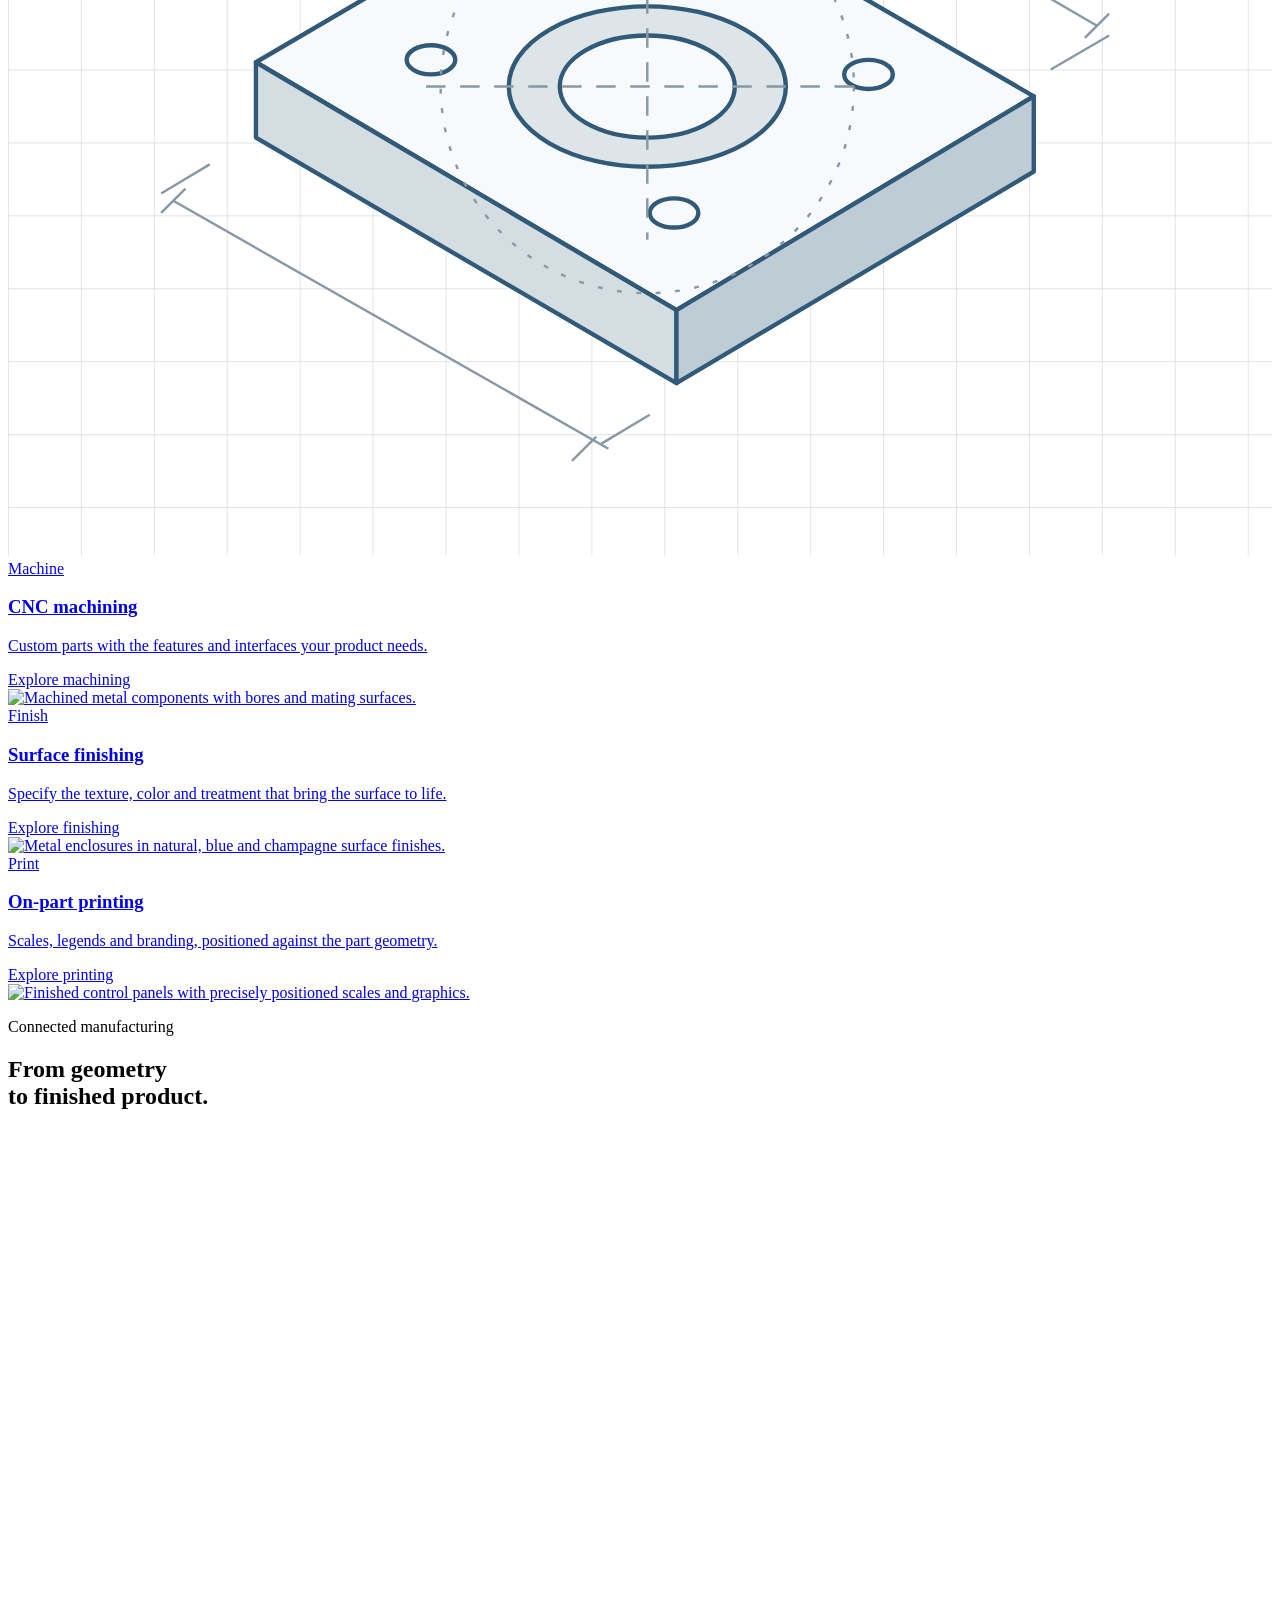
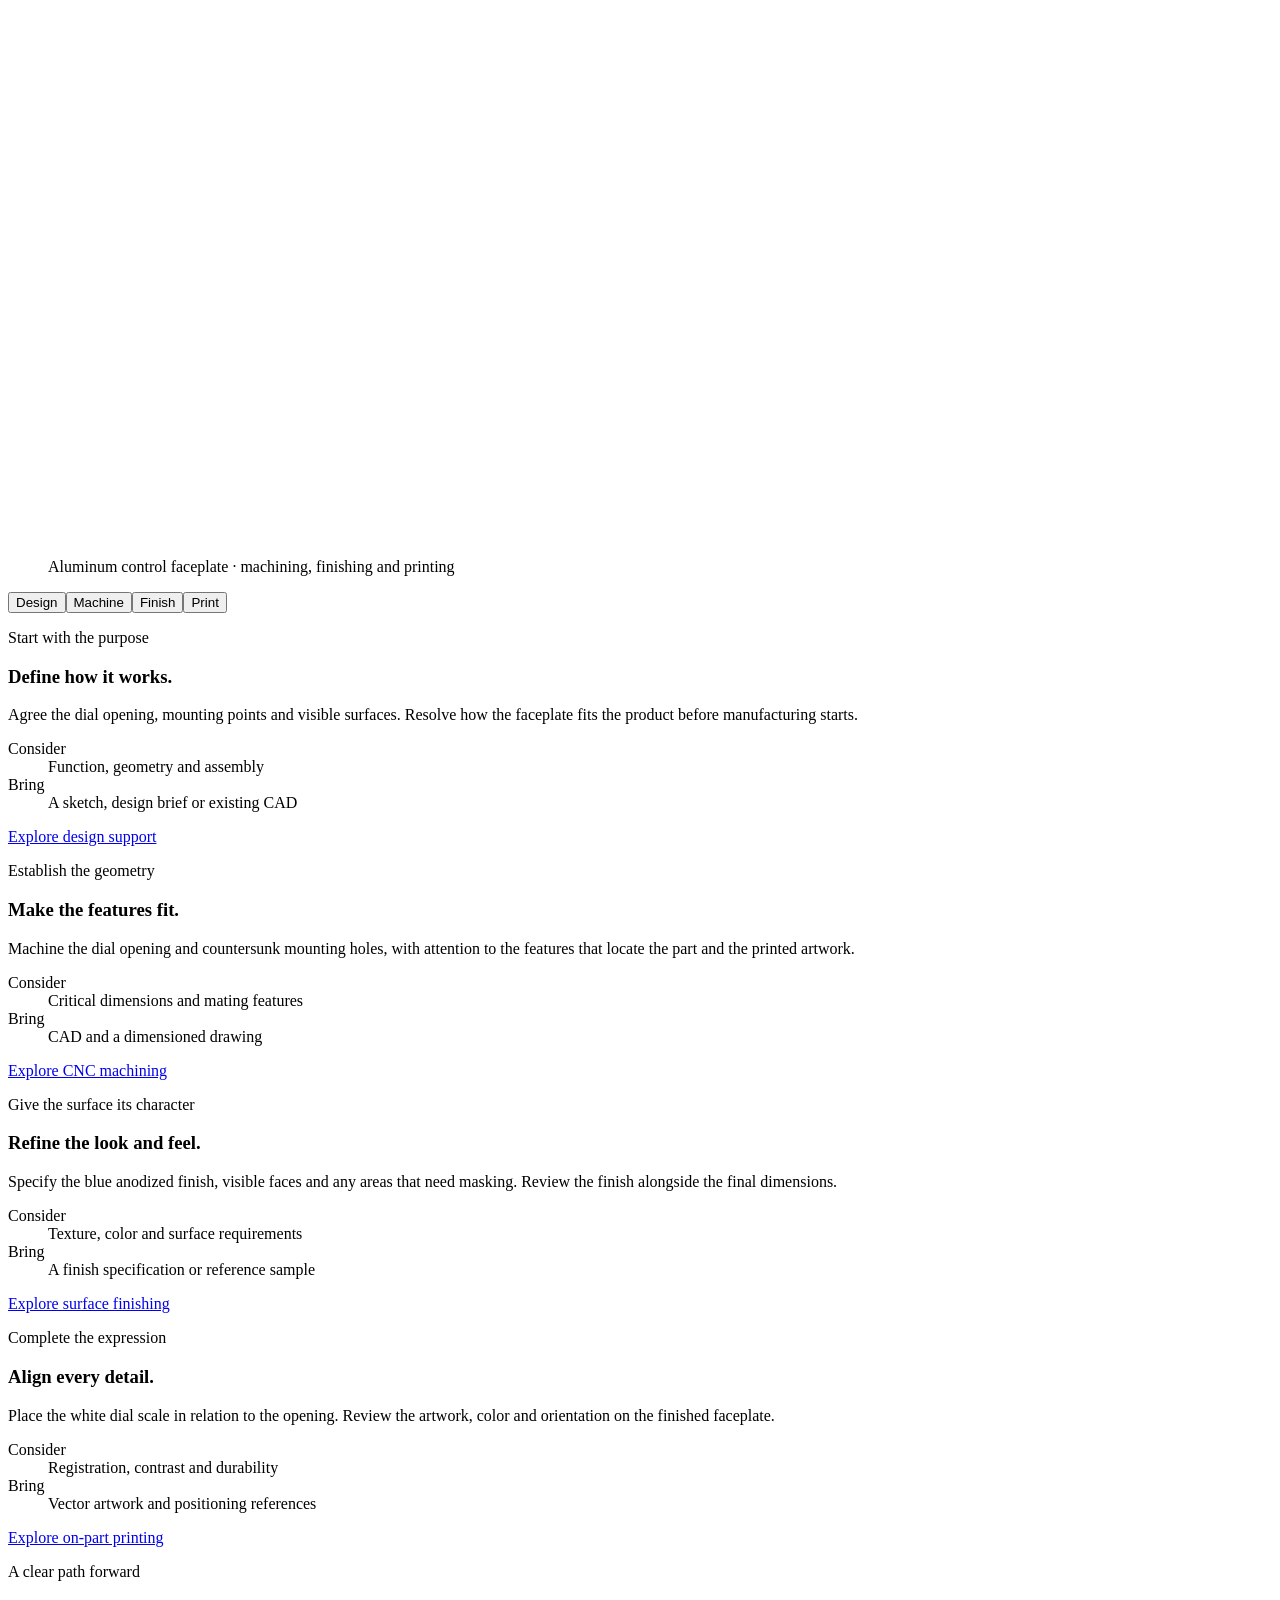
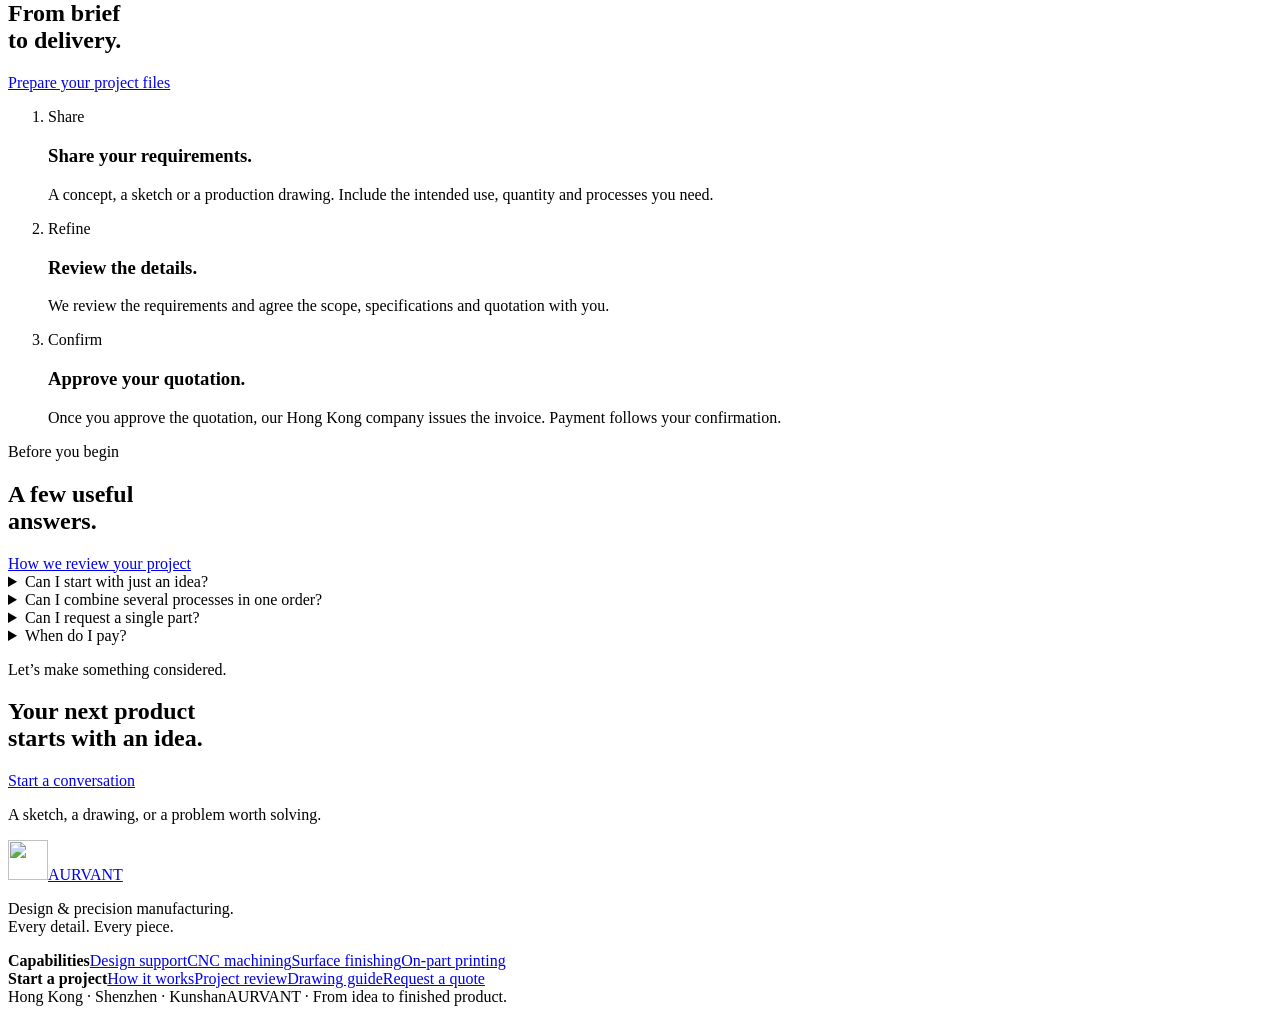
==== commit 8142df48: "Use softer secondary buttons for standalone AURVANT actions" ====
--- a/index.html
+++ b/index.html
@@ -34,7 +34,7 @@
           <p class="eyebrow">Design &amp; precision manufacturing</p>
           <h1 id="hero-title">From idea<br>to finished<br><span>product.</span></h1>
           <p class="home-hero__copy">Thoughtfully designed. Precisely made.<br>Every detail considered, from one to many.</p>
-          <div class="hero-actions"><a class="button" href="/cnc-manufacturing-preview/quote/">Start your project</a><a class="hero-secondary" href="#capabilities">Explore our capabilities</a></div>
+          <div class="hero-actions"><a class="button" href="/cnc-manufacturing-preview/quote/">Start your project</a><a class="button button--secondary hero-secondary" href="#capabilities">Explore our capabilities</a></div>
         </div>
         <figure class="hero-product"><div class="hero-product__image"><img src="/cnc-manufacturing-preview/assets/aurvant-product-range.webp" width="1254" height="1254" alt="Four product families: precision machined parts, aluminum electronics enclosures, anodized thermal components and printed instrument panels." fetchpriority="high"></div></figure>
       </div>
@@ -46,29 +46,29 @@
     </section>
     <section class="detail-story" aria-labelledby="detail-title">
       <img class="detail-story__image" src="/cnc-manufacturing-preview/assets/aurvant-detail.webp" width="1536" height="1024" alt="Close-up of a precision metal surface, a clean chamfer and carefully finished details." loading="lazy">
-      <div class="wrap detail-story__inner"><div data-reveal><p class="eyebrow">Made to be seen. Made to be held.</p><h2 id="detail-title">The difference<br>is in the details.</h2><p>Refined edges. Even textures. Precisely placed graphics. The details that make a product feel complete.</p><a class="text-link" href="/cnc-manufacturing-preview/capabilities/finishing/">Explore surface finishing</a></div></div>
+      <div class="wrap detail-story__inner"><div data-reveal><p class="eyebrow">Made to be seen. Made to be held.</p><h2 id="detail-title">The difference<br>is in the details.</h2><p>Refined edges. Even textures. Precisely placed graphics. The details that make a product feel complete.</p><a class="button button--secondary text-link" href="/cnc-manufacturing-preview/capabilities/finishing/">Explore surface finishing</a></div></div>
     </section>
     <section id="capabilities" class="section home-capabilities" aria-labelledby="capabilities-title">
       <div class="wrap"><div class="head-row" data-reveal><div><p class="eyebrow">Our capabilities</p><h2 class="section-title" id="capabilities-title">Expertise at<br>every stage.</h2></div></div>
         <div class="capability-grid">
-          <a class="capability-card capability-card--design" href="/cnc-manufacturing-preview/capabilities/design/" data-reveal><div class="capability-card__copy"><span class="capability-label">Develop</span><h3>Design support</h3><p>Bring an idea, sketch or brief. We help define the part and the path to making it.</p><span class="capability-link">Explore design</span></div><div class="design-study" aria-hidden="true"><svg viewBox="0 0 520 380" fill="none" xmlns="http://www.w3.org/2000/svg"><defs><pattern id="design-grid" width="30" height="30" patternUnits="userSpaceOnUse"><path d="M30 0H0V30" stroke="#d4dce1" stroke-width=".6"/></pattern></defs><path fill="url(#design-grid)" d="M0 0h520v380H0z"/><g stroke="#315a78" stroke-width="1.8" stroke-linejoin="round"><path fill="#f7f9fa" d="m102 177 147-86 173 100-147 88z"/><path fill="#d4dde2" d="M102 177v31l173 101v-30z"/><path fill="#bdccd5" d="M275 279v30l147-87v-31z"/><ellipse cx="263" cy="187" rx="57" ry="33" fill="#dde5e9"/><ellipse cx="263" cy="187" rx="36" ry="21" fill="#f7f9fa"/><ellipse cx="174" cy="176" rx="10" ry="6"/><ellipse cx="259" cy="126" rx="10" ry="6"/><ellipse cx="354" cy="182" rx="10" ry="6"/><ellipse cx="274" cy="239" rx="10" ry="6"/></g><g stroke="#8699a5" stroke-width="1"><path d="M83 219l-20 12m201 91-20 12M68 234l179 102m-174-107-10 10m179 92-10 10M257 72l23-14m149 122 24-14M276 62l172 100m-177-95 10-10m162 110 10-10"/><path d="M172 187h182M263 121v129" stroke-dasharray="8 6"/><circle cx="263" cy="187" r="85" stroke-dasharray="2 6"/></g></svg></div></a>
-          <a class="capability-card capability-card--machine" href="/cnc-manufacturing-preview/capabilities/machining/" data-reveal><div class="capability-card__copy"><span class="capability-label">Machine</span><h3>CNC machining</h3><p>Custom parts with the features and interfaces your product needs.</p><span class="capability-link">Explore machining</span></div><img src="/cnc-manufacturing-preview/assets/aurvant-machining.webp" width="1536" height="1024" loading="lazy" alt="Machined metal components with bores and mating surfaces."></a>
-          <a class="capability-card capability-card--finish" href="/cnc-manufacturing-preview/capabilities/finishing/" data-reveal><div class="capability-card__copy"><span class="capability-label">Finish</span><h3>Surface finishing</h3><p>Specify the texture, color and treatment that bring the surface to life.</p><span class="capability-link">Explore finishing</span></div><img src="/cnc-manufacturing-preview/assets/aurvant-finishing.webp" width="1536" height="1024" loading="lazy" alt="Metal enclosures in natural, blue and champagne surface finishes."></a>
-          <a class="capability-card capability-card--print" href="/cnc-manufacturing-preview/capabilities/printing/" data-reveal><div class="capability-card__copy"><span class="capability-label">Print</span><h3>On-part printing</h3><p>Scales, legends and branding, positioned against the part geometry.</p><span class="capability-link">Explore printing</span></div><img src="/cnc-manufacturing-preview/assets/aurvant-printing.webp" width="1536" height="1024" loading="lazy" alt="Finished control panels with precisely positioned scales and graphics."></a>
+          <a class="capability-card capability-card--design" href="/cnc-manufacturing-preview/capabilities/design/" data-reveal><div class="capability-card__copy"><span class="capability-label">Develop</span><h3>Design support</h3><p>Bring an idea, sketch or brief. We help define the part and the path to making it.</p><span class="button button--secondary capability-link">Explore design</span></div><div class="design-study" aria-hidden="true"><svg viewBox="0 0 520 380" fill="none" xmlns="http://www.w3.org/2000/svg"><defs><pattern id="design-grid" width="30" height="30" patternUnits="userSpaceOnUse"><path d="M30 0H0V30" stroke="#d4dce1" stroke-width=".6"/></pattern></defs><path fill="url(#design-grid)" d="M0 0h520v380H0z"/><g stroke="#315a78" stroke-width="1.8" stroke-linejoin="round"><path fill="#f7f9fa" d="m102 177 147-86 173 100-147 88z"/><path fill="#d4dde2" d="M102 177v31l173 101v-30z"/><path fill="#bdccd5" d="M275 279v30l147-87v-31z"/><ellipse cx="263" cy="187" rx="57" ry="33" fill="#dde5e9"/><ellipse cx="263" cy="187" rx="36" ry="21" fill="#f7f9fa"/><ellipse cx="174" cy="176" rx="10" ry="6"/><ellipse cx="259" cy="126" rx="10" ry="6"/><ellipse cx="354" cy="182" rx="10" ry="6"/><ellipse cx="274" cy="239" rx="10" ry="6"/></g><g stroke="#8699a5" stroke-width="1"><path d="M83 219l-20 12m201 91-20 12M68 234l179 102m-174-107-10 10m179 92-10 10M257 72l23-14m149 122 24-14M276 62l172 100m-177-95 10-10m162 110 10-10"/><path d="M172 187h182M263 121v129" stroke-dasharray="8 6"/><circle cx="263" cy="187" r="85" stroke-dasharray="2 6"/></g></svg></div></a>
+          <a class="capability-card capability-card--machine" href="/cnc-manufacturing-preview/capabilities/machining/" data-reveal><div class="capability-card__copy"><span class="capability-label">Machine</span><h3>CNC machining</h3><p>Custom parts with the features and interfaces your product needs.</p><span class="button button--secondary capability-link">Explore machining</span></div><img src="/cnc-manufacturing-preview/assets/aurvant-machining.webp" width="1536" height="1024" loading="lazy" alt="Machined metal components with bores and mating surfaces."></a>
+          <a class="capability-card capability-card--finish" href="/cnc-manufacturing-preview/capabilities/finishing/" data-reveal><div class="capability-card__copy"><span class="capability-label">Finish</span><h3>Surface finishing</h3><p>Specify the texture, color and treatment that bring the surface to life.</p><span class="button button--secondary capability-link">Explore finishing</span></div><img src="/cnc-manufacturing-preview/assets/aurvant-finishing.webp" width="1536" height="1024" loading="lazy" alt="Metal enclosures in natural, blue and champagne surface finishes."></a>
+          <a class="capability-card capability-card--print" href="/cnc-manufacturing-preview/capabilities/printing/" data-reveal><div class="capability-card__copy"><span class="capability-label">Print</span><h3>On-part printing</h3><p>Scales, legends and branding, positioned against the part geometry.</p><span class="button button--secondary capability-link">Explore printing</span></div><img src="/cnc-manufacturing-preview/assets/aurvant-printing.webp" width="1536" height="1024" loading="lazy" alt="Finished control panels with precisely positioned scales and graphics."></a>
         </div>
       </div>
     </section>
     <section class="section process-story" aria-labelledby="process-title"><div class="wrap"><div class="head-row" data-reveal><div><p class="eyebrow">Connected manufacturing</p><h2 class="section-title" id="process-title">From geometry<br>to finished product.</h2></div></div>
       <div class="process-layout" data-reveal><figure class="process-visual"><img src="/cnc-manufacturing-preview/assets/aurvant-process.webp" width="1536" height="1024" loading="lazy" alt="A faceplate through three stages: machined silver, anodized blue, and printed with a white dial scale."><figcaption>Aluminum control faceplate · machining, finishing and printing</figcaption></figure>
         <div class="process-details" data-process-tabs><div class="process-switcher" aria-label="Product stages"><button type="button" data-stage="design">Design</button><button type="button" data-stage="machine">Machine</button><button type="button" data-stage="finish">Finish</button><button type="button" data-stage="print">Print</button></div>
-          <div class="process-panel" id="stage-design"><p class="eyebrow">Start with the purpose</p><h3>Define how it works.</h3><p>Agree the dial opening, mounting points and visible surfaces. Resolve how the faceplate fits the product before manufacturing starts.</p><dl><div><dt>Consider</dt><dd>Function, geometry and assembly</dd></div><div><dt>Bring</dt><dd>A sketch, design brief or existing CAD</dd></div></dl><a class="text-link" href="/cnc-manufacturing-preview/capabilities/design/">Explore design support</a></div>
-          <div class="process-panel" id="stage-machine"><p class="eyebrow">Establish the geometry</p><h3>Make the features fit.</h3><p>Machine the dial opening and countersunk mounting holes, with attention to the features that locate the part and the printed artwork.</p><dl><div><dt>Consider</dt><dd>Critical dimensions and mating features</dd></div><div><dt>Bring</dt><dd>CAD and a dimensioned drawing</dd></div></dl><a class="text-link" href="/cnc-manufacturing-preview/capabilities/machining/">Explore CNC machining</a></div>
-          <div class="process-panel" id="stage-finish"><p class="eyebrow">Give the surface its character</p><h3>Refine the look and feel.</h3><p>Specify the blue anodized finish, visible faces and any areas that need masking. Review the finish alongside the final dimensions.</p><dl><div><dt>Consider</dt><dd>Texture, color and surface requirements</dd></div><div><dt>Bring</dt><dd>A finish specification or reference sample</dd></div></dl><a class="text-link" href="/cnc-manufacturing-preview/capabilities/finishing/">Explore surface finishing</a></div>
-          <div class="process-panel" id="stage-print"><p class="eyebrow">Complete the expression</p><h3>Align every detail.</h3><p>Place the white dial scale in relation to the opening. Review the artwork, color and orientation on the finished faceplate.</p><dl><div><dt>Consider</dt><dd>Registration, contrast and durability</dd></div><div><dt>Bring</dt><dd>Vector artwork and positioning references</dd></div></dl><a class="text-link" href="/cnc-manufacturing-preview/capabilities/printing/">Explore on-part printing</a></div>
+          <div class="process-panel" id="stage-design"><p class="eyebrow">Start with the purpose</p><h3>Define how it works.</h3><p>Agree the dial opening, mounting points and visible surfaces. Resolve how the faceplate fits the product before manufacturing starts.</p><dl><div><dt>Consider</dt><dd>Function, geometry and assembly</dd></div><div><dt>Bring</dt><dd>A sketch, design brief or existing CAD</dd></div></dl><a class="button button--secondary text-link" href="/cnc-manufacturing-preview/capabilities/design/">Explore design support</a></div>
+          <div class="process-panel" id="stage-machine"><p class="eyebrow">Establish the geometry</p><h3>Make the features fit.</h3><p>Machine the dial opening and countersunk mounting holes, with attention to the features that locate the part and the printed artwork.</p><dl><div><dt>Consider</dt><dd>Critical dimensions and mating features</dd></div><div><dt>Bring</dt><dd>CAD and a dimensioned drawing</dd></div></dl><a class="button button--secondary text-link" href="/cnc-manufacturing-preview/capabilities/machining/">Explore CNC machining</a></div>
+          <div class="process-panel" id="stage-finish"><p class="eyebrow">Give the surface its character</p><h3>Refine the look and feel.</h3><p>Specify the blue anodized finish, visible faces and any areas that need masking. Review the finish alongside the final dimensions.</p><dl><div><dt>Consider</dt><dd>Texture, color and surface requirements</dd></div><div><dt>Bring</dt><dd>A finish specification or reference sample</dd></div></dl><a class="button button--secondary text-link" href="/cnc-manufacturing-preview/capabilities/finishing/">Explore surface finishing</a></div>
+          <div class="process-panel" id="stage-print"><p class="eyebrow">Complete the expression</p><h3>Align every detail.</h3><p>Place the white dial scale in relation to the opening. Review the artwork, color and orientation on the finished faceplate.</p><dl><div><dt>Consider</dt><dd>Registration, contrast and durability</dd></div><div><dt>Bring</dt><dd>Vector artwork and positioning references</dd></div></dl><a class="button button--secondary text-link" href="/cnc-manufacturing-preview/capabilities/printing/">Explore on-part printing</a></div>
         </div>
       </div></div></section>
-    <section id="ordering" class="section home-order" aria-labelledby="ordering-title"><div class="wrap"><div class="head-row" data-reveal><div><p class="eyebrow">A clear path forward</p><h2 class="section-title" id="ordering-title">From brief<br>to delivery.</h2></div><a class="text-link" href="/cnc-manufacturing-preview/drawing-guide/">Prepare your project files</a></div><ol class="order-list" role="list"><li data-reveal><span class="step-label">Share</span><h3>Share your requirements.</h3><p>A concept, a sketch or a production drawing. Include the intended use, quantity and processes you need.</p></li><li data-reveal><span class="step-label">Refine</span><h3>Review the details.</h3><p>We review the requirements and agree the scope, specifications and quotation with you.</p></li><li data-reveal><span class="step-label">Confirm</span><h3>Approve your quotation.</h3><p>Once you approve the quotation, our Hong Kong company issues the invoice. Payment follows your confirmation.</p></li></ol></div></section>
-    <section class="section home-faq" aria-labelledby="faq-title"><div class="wrap faq-layout"><div data-reveal><p class="eyebrow">Before you begin</p><h2 class="section-title" id="faq-title">A few useful<br>answers.</h2><a class="text-link" href="/cnc-manufacturing-preview/project-review/">How we review your project</a></div><div class="faq-list" data-reveal><details><summary>Can I start with just an idea?<span aria-hidden="true"></span></summary><p>Yes. Share a brief, sketch or description of what the product should do. We can discuss design support and agree the scope and deliverables before work begins.</p></details><details><summary>Can I combine several processes in one order?<span aria-hidden="true"></span></summary><p>Yes. Your inquiry can include design, machining, surface finishing and on-part printing. We review them together against the finished product you need.</p></details><details><summary>Can I request a single part?<span aria-hidden="true"></span></summary><p>You can send an inquiry for one part, a prototype batch or a production quantity. We will review feasibility and any process-specific minimums in the quotation.</p></details><details><summary>When do I pay?<span aria-hidden="true"></span></summary><p>After the specifications and quotation are confirmed. Our Hong Kong company provides the invoice and agreed payment instructions.</p></details></div></div></section>
+    <section id="ordering" class="section home-order" aria-labelledby="ordering-title"><div class="wrap"><div class="head-row" data-reveal><div><p class="eyebrow">A clear path forward</p><h2 class="section-title" id="ordering-title">From brief<br>to delivery.</h2></div><a class="button button--secondary text-link" href="/cnc-manufacturing-preview/drawing-guide/">Prepare your project files</a></div><ol class="order-list" role="list"><li data-reveal><span class="step-label">Share</span><h3>Share your requirements.</h3><p>A concept, a sketch or a production drawing. Include the intended use, quantity and processes you need.</p></li><li data-reveal><span class="step-label">Refine</span><h3>Review the details.</h3><p>We review the requirements and agree the scope, specifications and quotation with you.</p></li><li data-reveal><span class="step-label">Confirm</span><h3>Approve your quotation.</h3><p>Once you approve the quotation, our Hong Kong company issues the invoice. Payment follows your confirmation.</p></li></ol></div></section>
+    <section class="section home-faq" aria-labelledby="faq-title"><div class="wrap faq-layout"><div data-reveal><p class="eyebrow">Before you begin</p><h2 class="section-title" id="faq-title">A few useful<br>answers.</h2><a class="button button--secondary text-link" href="/cnc-manufacturing-preview/project-review/">How we review your project</a></div><div class="faq-list" data-reveal><details><summary>Can I start with just an idea?<span aria-hidden="true"></span></summary><p>Yes. Share a brief, sketch or description of what the product should do. We can discuss design support and agree the scope and deliverables before work begins.</p></details><details><summary>Can I combine several processes in one order?<span aria-hidden="true"></span></summary><p>Yes. Your inquiry can include design, machining, surface finishing and on-part printing. We review them together against the finished product you need.</p></details><details><summary>Can I request a single part?<span aria-hidden="true"></span></summary><p>You can send an inquiry for one part, a prototype batch or a production quantity. We will review feasibility and any process-specific minimums in the quotation.</p></details><details><summary>When do I pay?<span aria-hidden="true"></span></summary><p>After the specifications and quotation are confirmed. Our Hong Kong company provides the invoice and agreed payment instructions.</p></details></div></div></section>
     <section class="home-cta" aria-labelledby="cta-title"><div class="wrap home-cta__inner" data-reveal><p class="eyebrow">Let’s make something considered.</p><h2 id="cta-title">Your next product<br>starts with an idea.</h2><a class="button button--light" href="/cnc-manufacturing-preview/quote/">Start a conversation</a><p>A sketch, a drawing, or a problem worth solving.</p></div></section>
   </main>
   <footer class="site-footer">
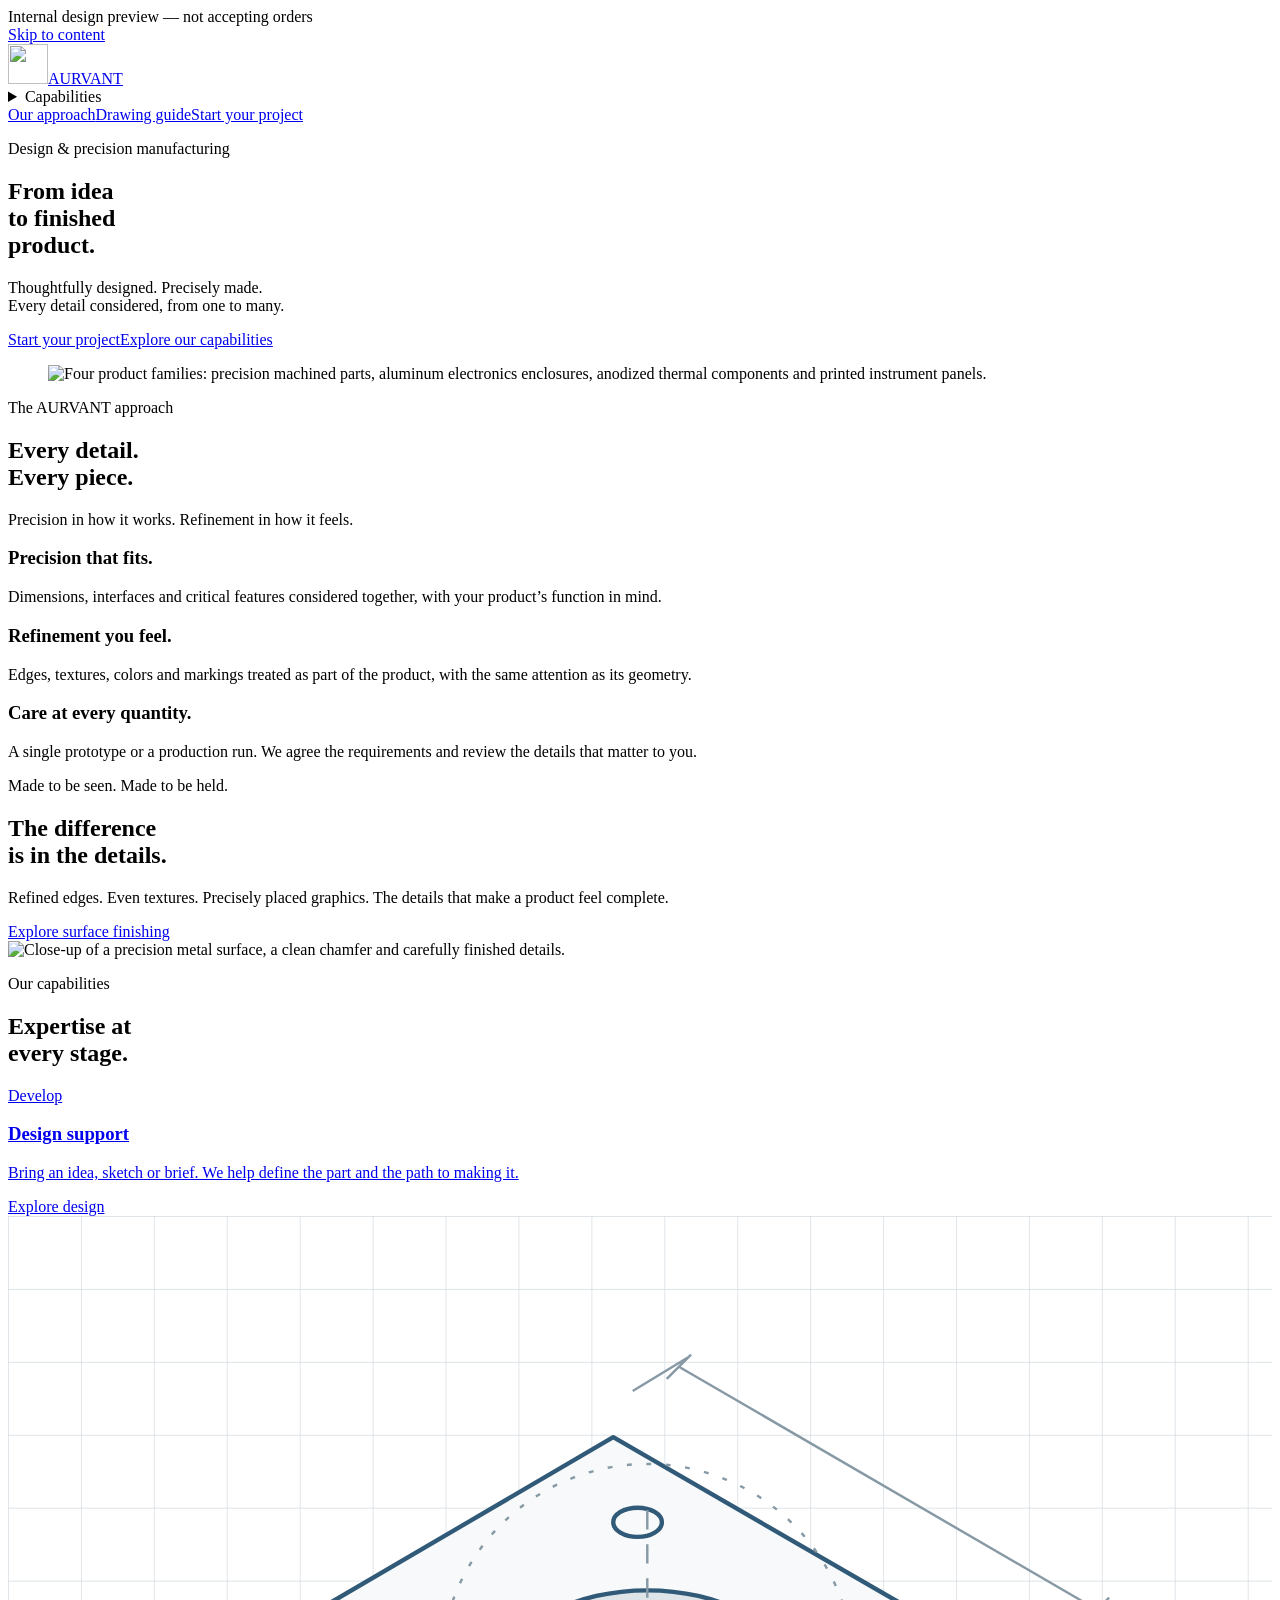
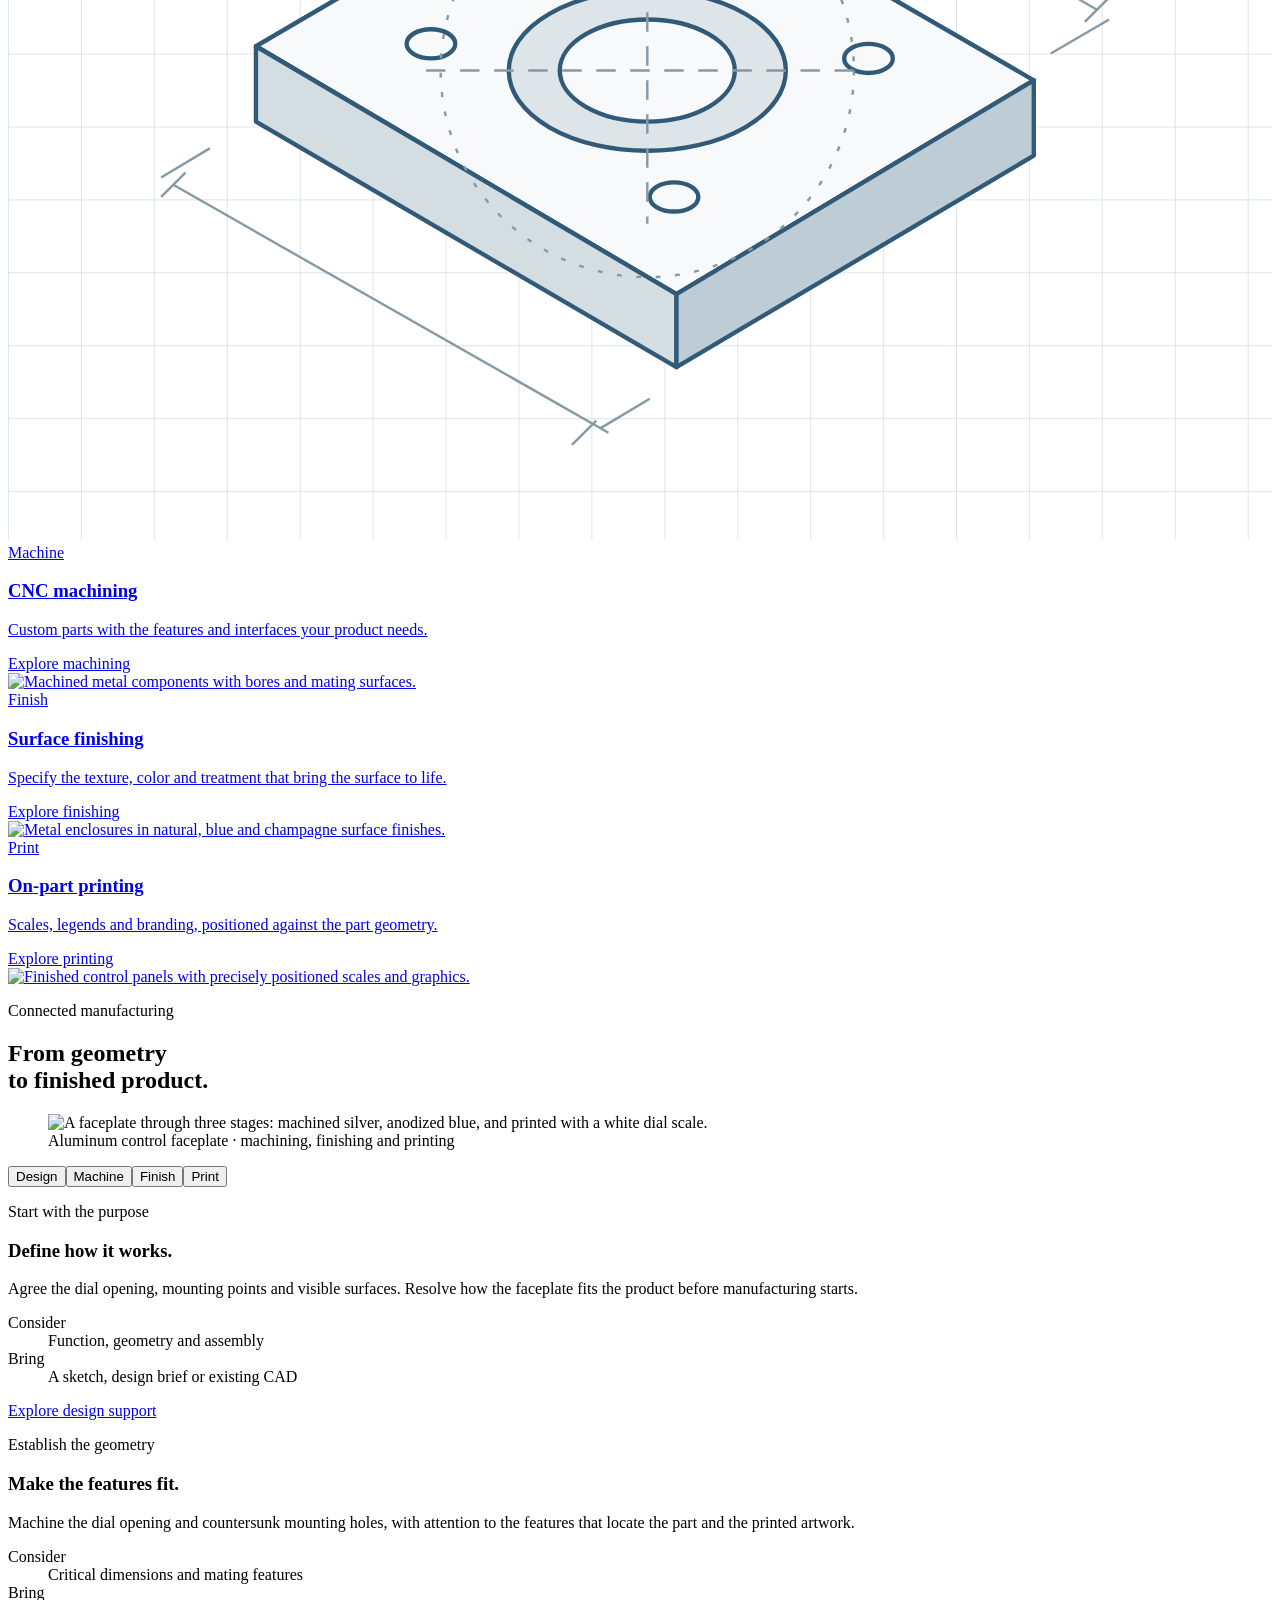
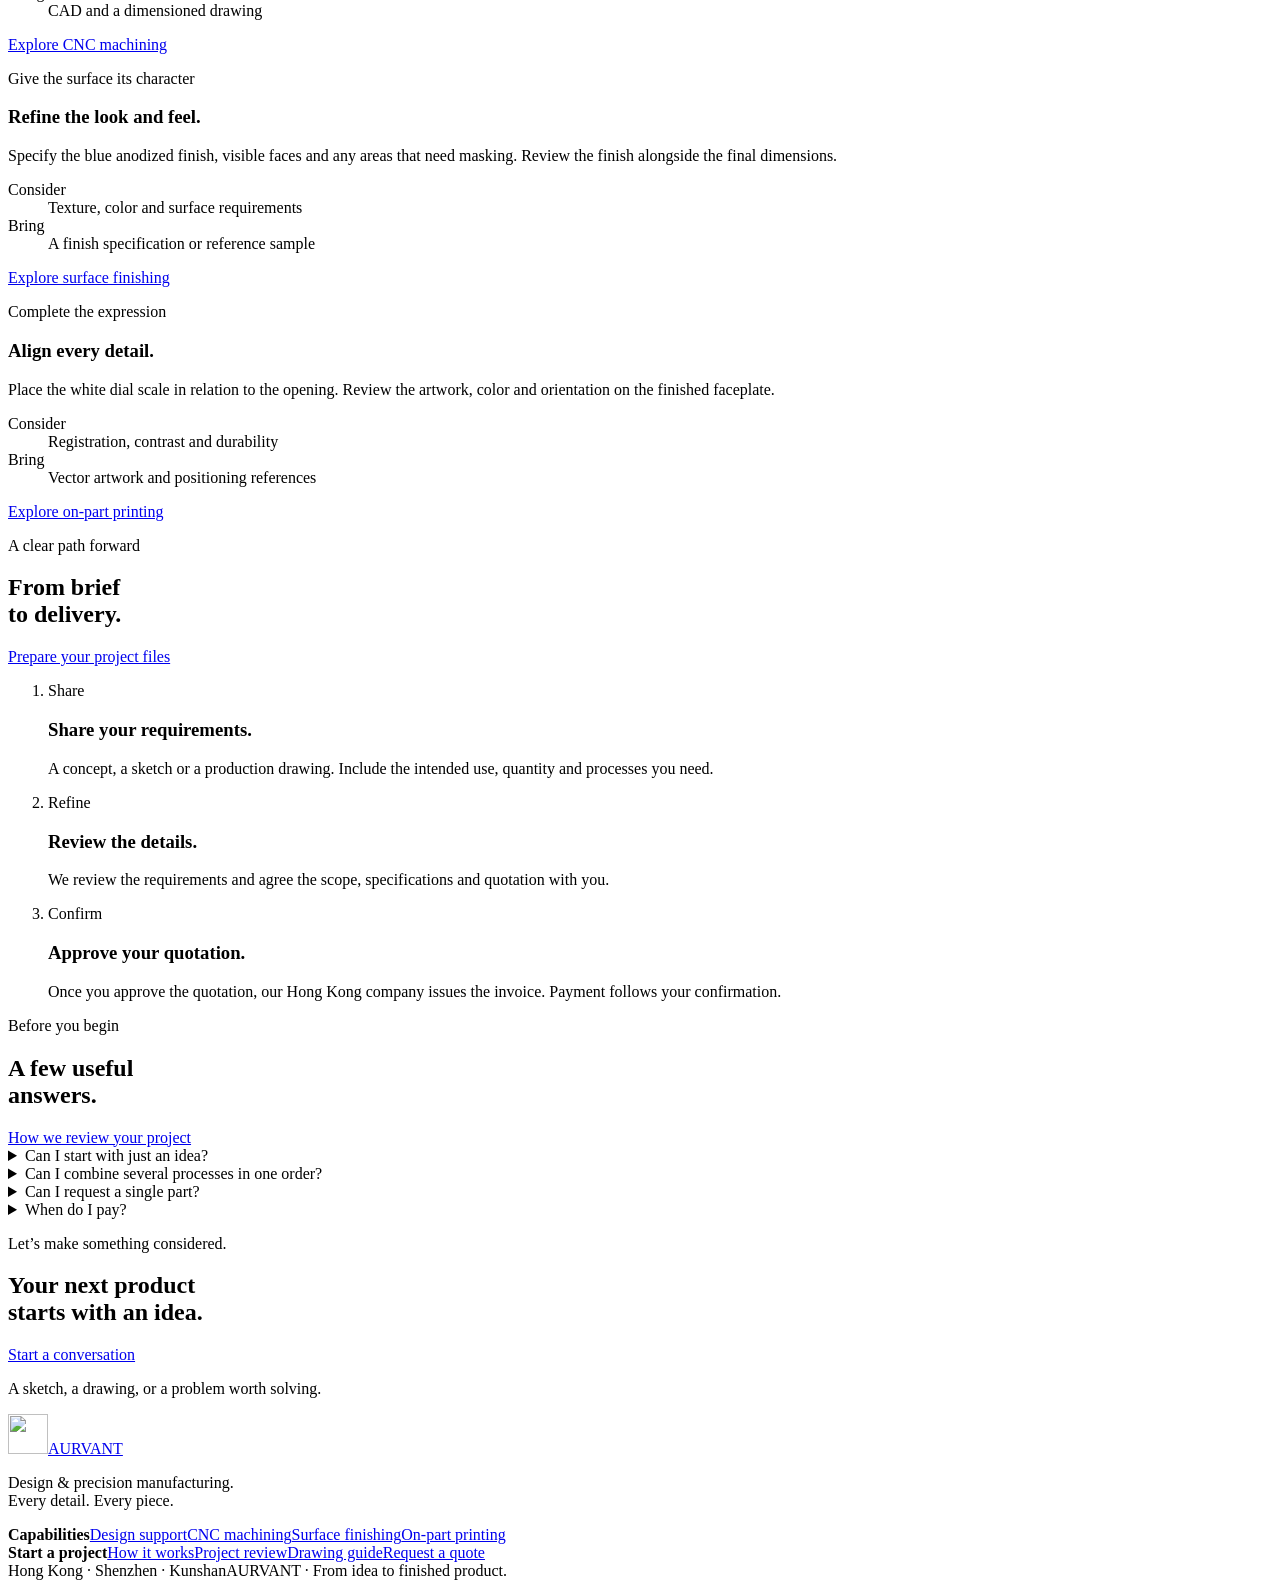
==== commit 15d27913: "Align homepage detail image with the centered content grid" ====
--- a/index.html
+++ b/index.html
@@ -45,8 +45,9 @@
       </div>
     </section>
     <section class="detail-story" aria-labelledby="detail-title">
-      <img class="detail-story__image" src="/cnc-manufacturing-preview/assets/aurvant-detail.webp" width="1536" height="1024" alt="Close-up of a precision metal surface, a clean chamfer and carefully finished details." loading="lazy">
-      <div class="wrap detail-story__inner"><div data-reveal><p class="eyebrow">Made to be seen. Made to be held.</p><h2 id="detail-title">The difference<br>is in the details.</h2><p>Refined edges. Even textures. Precisely placed graphics. The details that make a product feel complete.</p><a class="button button--secondary text-link" href="/cnc-manufacturing-preview/capabilities/finishing/">Explore surface finishing</a></div></div>
+      <div class="wrap detail-story__inner"><div data-reveal><p class="eyebrow">Made to be seen. Made to be held.</p><h2 id="detail-title">The difference<br>is in the details.</h2><p>Refined edges. Even textures. Precisely placed graphics. The details that make a product feel complete.</p><a class="button button--secondary text-link" href="/cnc-manufacturing-preview/capabilities/finishing/">Explore surface finishing</a></div>
+  <img class="detail-story__image" src="/cnc-manufacturing-preview/assets/aurvant-detail.webp" width="1536" height="1024" alt="Close-up of a precision metal surface, a clean chamfer and carefully finished details." loading="lazy">
+      </div>
     </section>
     <section id="capabilities" class="section home-capabilities" aria-labelledby="capabilities-title">
       <div class="wrap"><div class="head-row" data-reveal><div><p class="eyebrow">Our capabilities</p><h2 class="section-title" id="capabilities-title">Expertise at<br>every stage.</h2></div></div>
